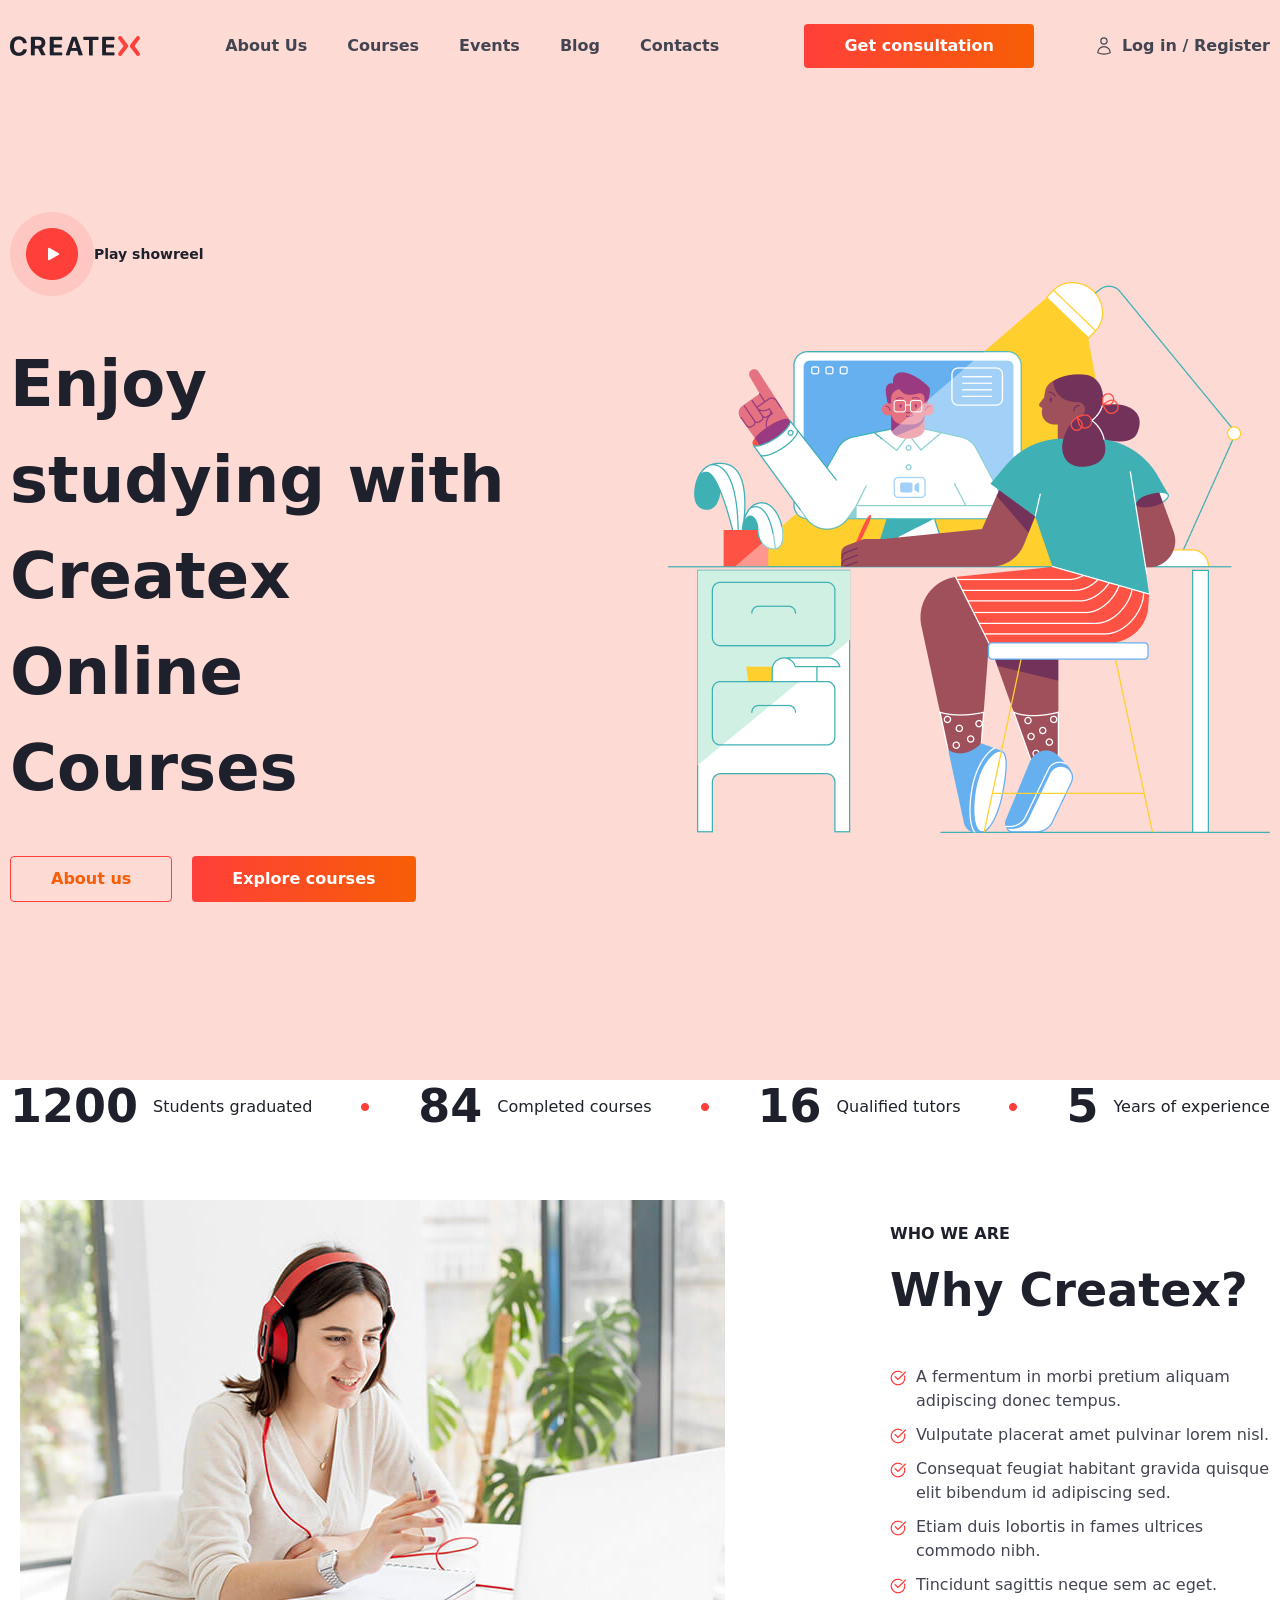
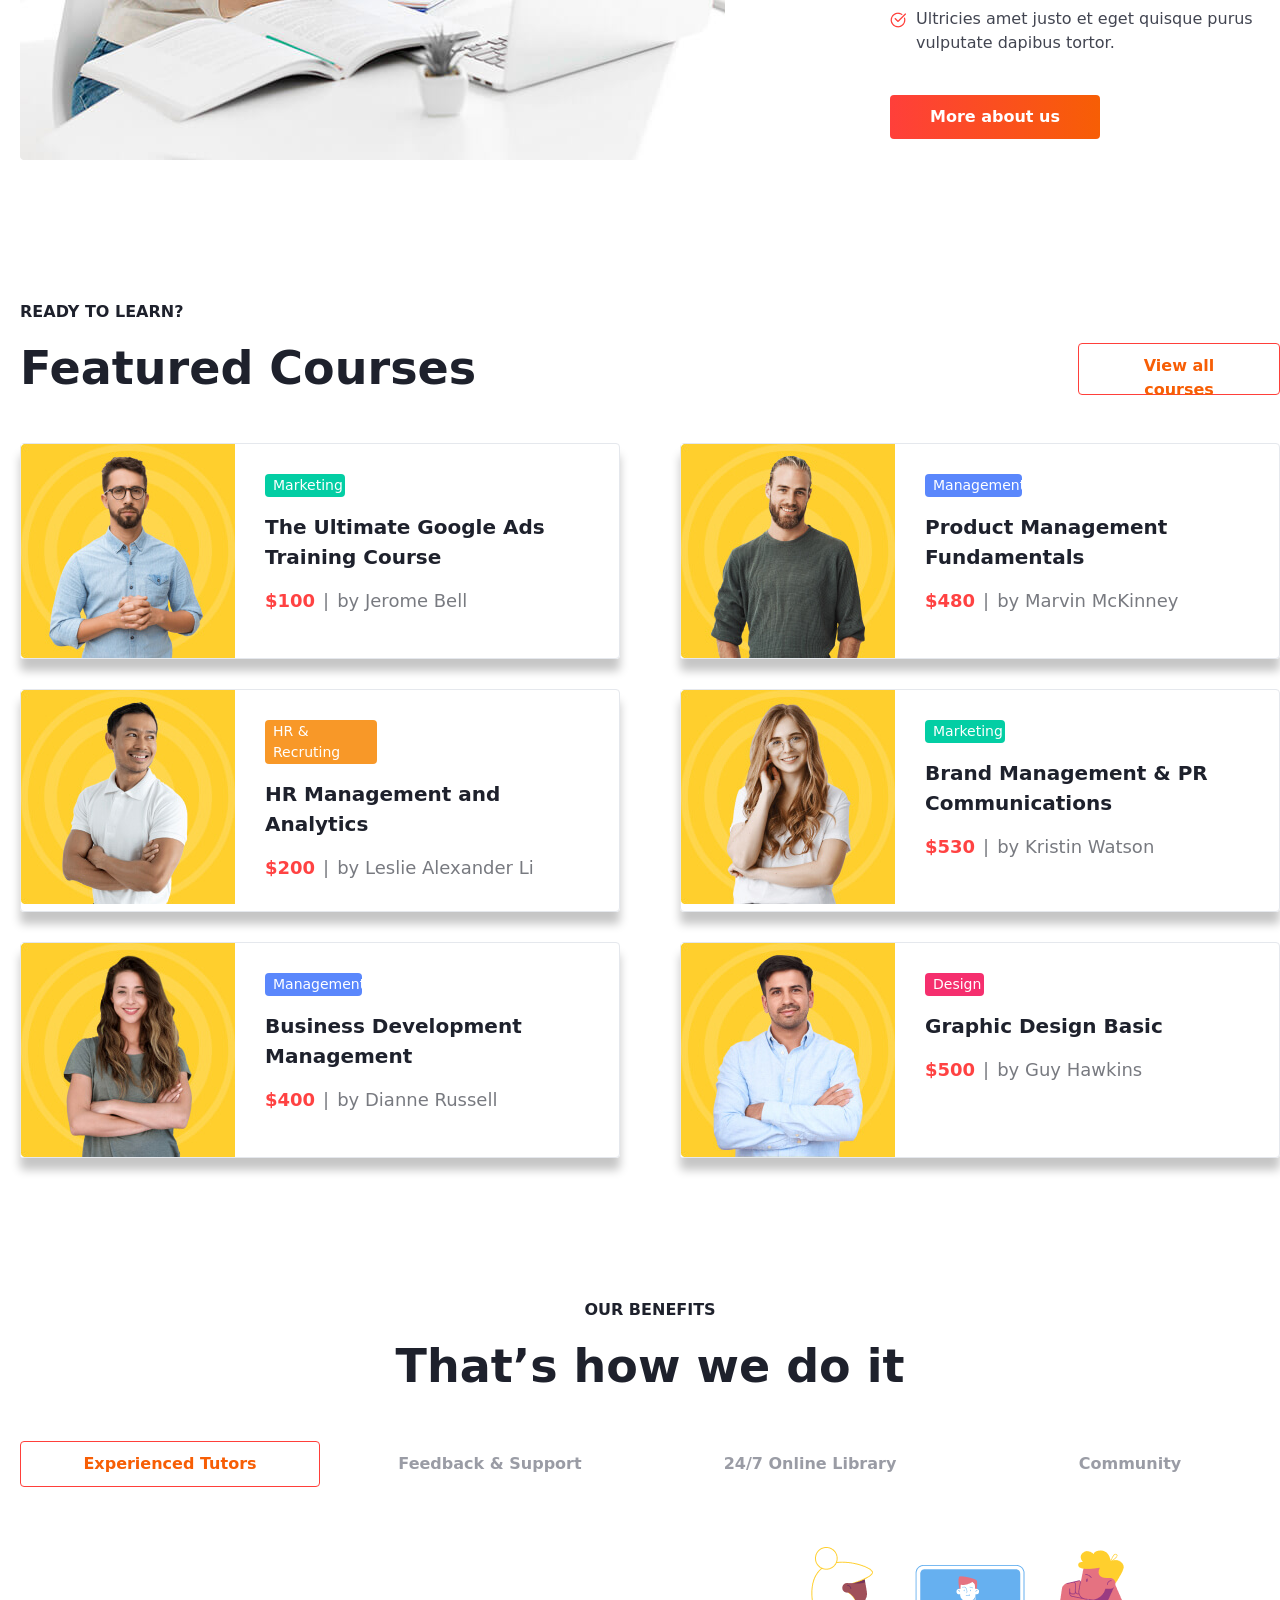
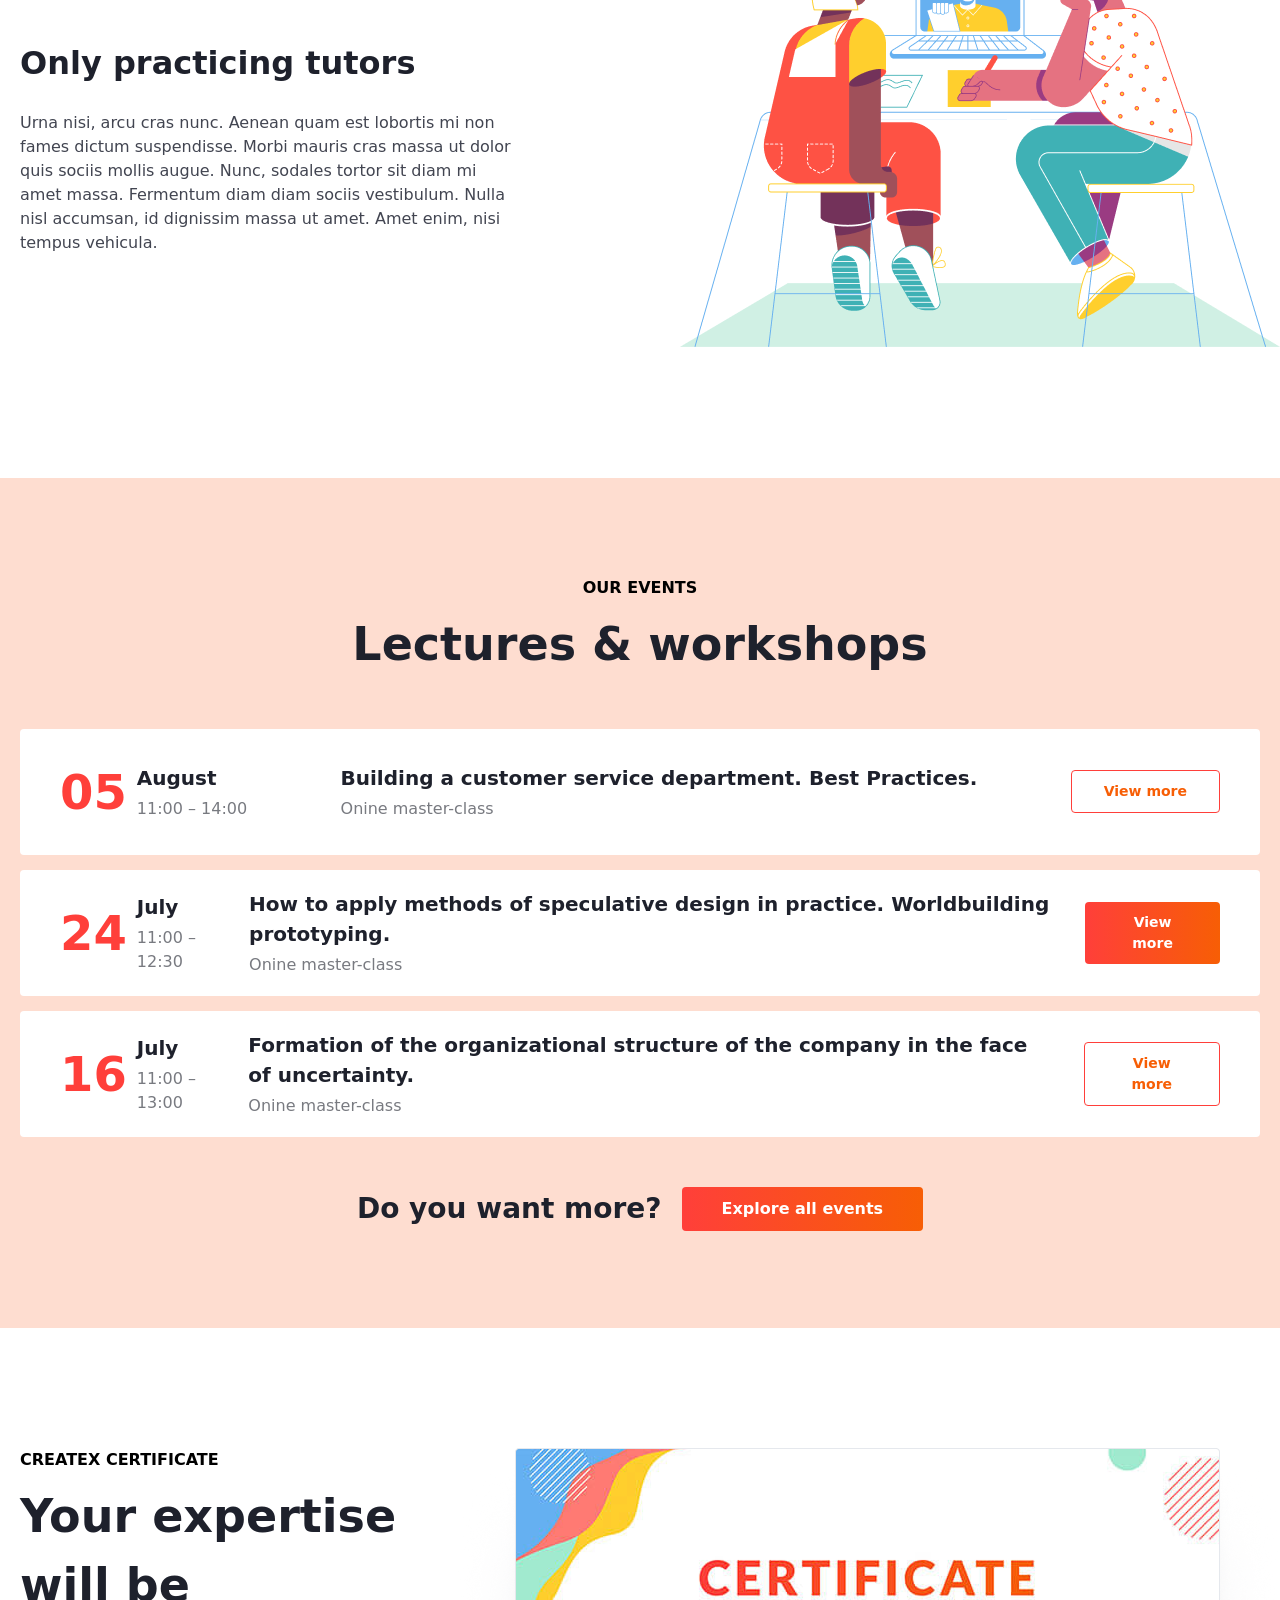
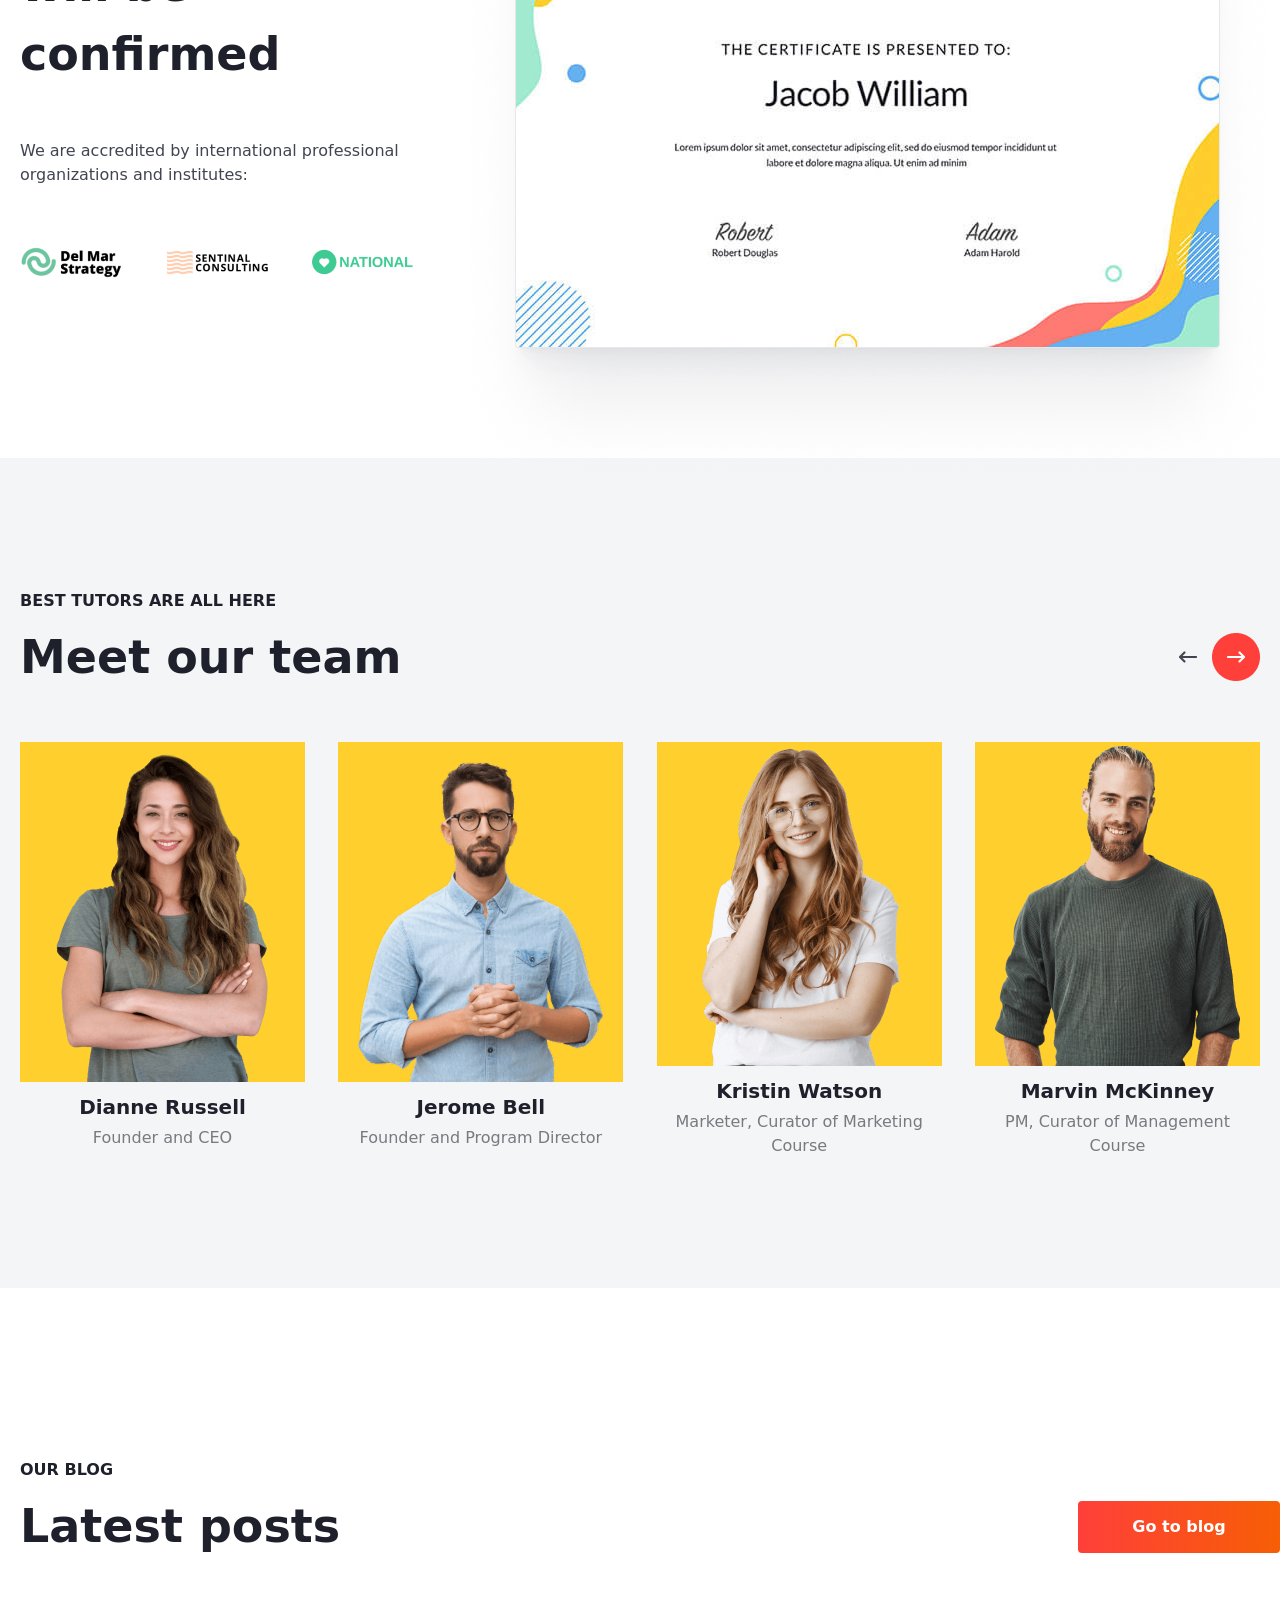
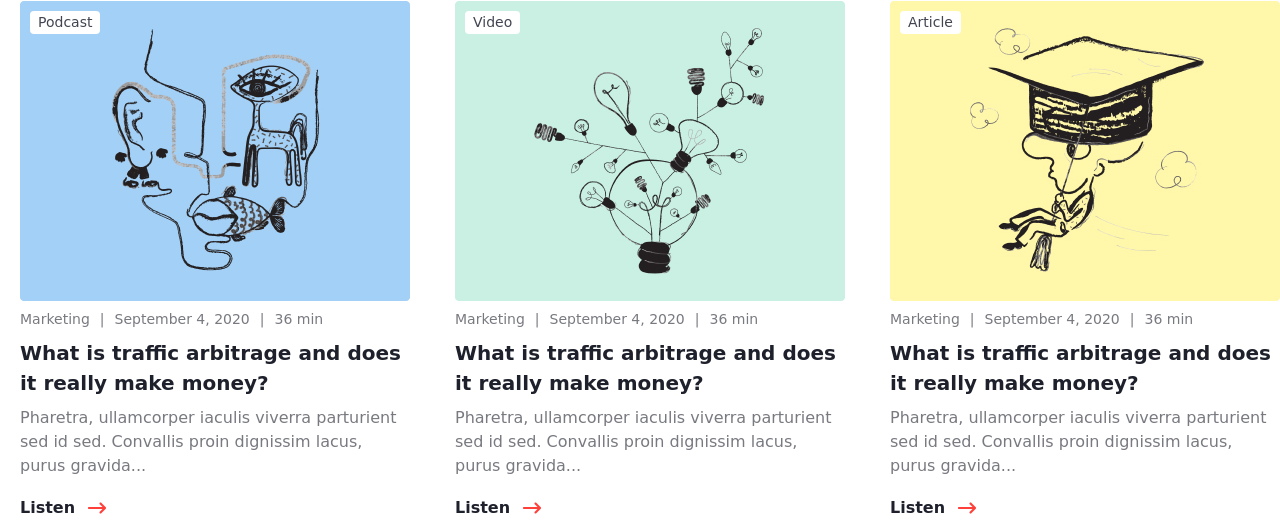
==== index.html @ 03c8e772 "8th section/page 1" ====
<!DOCTYPE html>
<html lang="en">
<head>
    <meta charset="UTF-8">
    <meta name="viewport" content="width=device-width, initial-scale=1.0">
    <title>Create.X</title>
    <link rel="stylesheet" href="./src/output.css">
</head>
<body>
    <main>
        <section class="w-full bg-[#FEDAD5] lg:h-[1080px] flex flex-col items-center gap-[50px] lg:gap-[120px]">
            <header class="w-full p-5 mt-[20px] lg:w-[1300px] h-[52px] flex justify-between items-center">
                <img class="w-[130px] h-[22px]" src="./images/logo.png" alt="">
                <nav class="hidden lg:flex gap-[40px] text-[#424551] font-bold">
                    <a href="">About Us</a>
                    <a href="">Courses</a>
                    <a href="">Events</a>
                    <a href="">Blog</a>
                    <a href="">Contacts</a>
                </nav>
                <div class="hidden lg:flex gap-15">
                    <button class="px-[40px] py-[10px] rounded-[4px] text-white font-bold" style="background: linear-gradient(to right, #FF3F3A, #F75E05);">Get consultation</button>
                    <div class=" flex items-center gap-2 text-[#424551] font-bold">
                        <svg xmlns="http://www.w3.org/2000/svg" fill="none" viewBox="0 0 24 24" stroke-width="1.5" stroke="currentColor" class="w-[20px] h-[20px] text-[#424551] font-bold">
                        <path stroke-linecap="round" stroke-linejoin="round" d="M15.75 6a3.75 3.75 0 1 1-7.5 0 3.75 3.75 0 0 1 7.5 0ZM4.501 20.118a7.5 7.5 0 0 1 14.998 0A17.933 17.933 0 0 1 12 21.75c-2.676 0-5.216-.584-7.499-1.632Z" />
                        </svg>
                        <p>Log in / Register</p>
                    </div>
                </div>
                <svg xmlns="http://www.w3.org/2000/svg" fill="none" viewBox="0 0 24 24" stroke-width="1.5" stroke="currentColor" class="w-[35px] h-[35px] block lg:hidden">
                <path stroke-linecap="round" stroke-linejoin="round" d="M3.75 6.75h16.5M3.75 12h16.5m-16.5 5.25h16.5" />
                </svg>
            </header>
            <div class="w-full p-5 lg:w-[1300px] h-auto flex flex-col gap-[50px] lg:gap-[170px]">
                <div class="w-full flex flex-col lg:flex-row gap-[50px] justify-between items-center">
                    <div class="flex flex-col gap-[40px] items-center lg:items-start">
                        <div class="flex items-center">
                            <img class="w-[84px] h-[84px]" src="./images/hover.png" alt="">
                            <p class="text-[14px] font-bold text-[#1E212C]">Play showreel</p>
                        </div>
                        <h1 class="text-[48px] lg:text-[64px] font-[900] text-[#1E212C] lg:w-[496px] text-center lg:text-start">Enjoy studying with Createx Online Courses</h1>
                        <div class="flex gap-[20px]">
                            <button class="px-[40px] py-[10px] rounded-[4px] text-[#F75E05] font-bold border border-[#FF3F3A]">About us</button>
                            <button class="px-[40px] py-[10px] rounded-[4px] text-white font-bold" style="background: linear-gradient(to right, #FF3F3A, #F75E05);">Explore courses</button> 
                        </div>
                    </div>
                    <img class="order-[-1] lg:order-1" src="./images/illustration.png" alt="">
                </div>
                <div class="w-full flex flex-col lg:flex-row justify-between gap-[20px] items-center">
                    <div class="flex gap-[15px] items-center">
                        <h2 class="text-[46px] lg:text-[46px] font-black text-[#1E212C]">1200</h2>
                        <p class="text-[#1E212C]">Students graduated</p>
                    </div>
                    <img class="w-2 h-2" src="./images/ellipse.png" alt="">
                    <div class="flex gap-[15px] items-center">
                        <h2 class="text-[46px] lg:text-[46px] font-black text-[#1E212C]">84</h2>
                        <p class="text-[#1E212C]">Completed courses</p>
                    </div>
                    <img class="w-2 h-2" src="./images/ellipse.png" alt="">
                    <div class="flex gap-[15px] items-center">
                        <h2 class="text-[46px] lg:text-[46px] font-black text-[#1E212C]">16</h2>
                        <p class="text-[#1E212C]">Qualified tutors</p>
                    </div>
                    <img class="w-2 h-2" src="./images/ellipse.png" alt="">
                    <div class="flex gap-[15px] items-center">
                        <h2 class="text-[46px] lg:text-[46px] font-black text-[#1E212C]">5</h2>
                        <p class="text-[#1E212C]">Years of experience</p>
                    </div>
                </div>
            </div>
        </section>

        <section class="w-full p-5 lg:w-[1300px] m-auto mt-[100px] flex flex-col lg:flex-row items-center justify-between gap-[40px]">
            <img src="./images/image (26).png" alt="">
            <div class="flex flex-col gap-[40px] items-center lg:items-start lg:w-[390px]">
                <div class="flex flex-col gap-[10px] text-[#1E212C] text-center lg:text-start">
                    <p class="font-bold">WHO WE ARE</p>
                    <h2 class="text-[46px] lg:text-[46px] font-black text-[#1E212C]">Why Createx?</h2>
                </div>
                <div class="flex flex-col gap-[10px] text-center lg:text-start">
                    <div class="flex gap-[10px] items-start">
                        <img class="w-4 h-4 mt-[5px]" src="./images/check.png" alt="">
                        <p class="text-[#424551]">A fermentum in morbi pretium aliquam adipiscing donec tempus.</p>
                    </div>
                    <div class="flex gap-[10px] items-start">
                        <img class="w-4 h-4 mt-[5px]" src="./images/check.png" alt="">
                        <p class="text-[#424551]">Vulputate placerat amet pulvinar lorem nisl.</p>
                    </div>
                    <div class="flex gap-[10px] items-start">
                        <img class="w-4 h-4 mt-[5px]" src="./images/check.png" alt="">
                        <p class="text-[#424551]">Consequat feugiat habitant gravida quisque elit bibendum id adipiscing sed.</p>
                    </div>
                    <div class="flex gap-[10px] items-start">
                        <img class="w-4 h-4 mt-[5px]" src="./images/check.png" alt="">
                        <p class="text-[#424551]">Etiam duis lobortis in fames ultrices commodo nibh.</p>
                    </div>
                    <div class="flex gap-[10px] items-start">
                        <img class="w-4 h-4 mt-[5px]" src="./images/check.png" alt="">
                        <p class="text-[#424551]">Tincidunt sagittis neque sem ac eget.</p>
                    </div>
                    <div class="flex gap-[10px] items-start">
                        <img class="w-4 h-4 mt-[5px]" src="./images/check.png" alt="">
                        <p class="text-[#424551]">Ultricies amet justo et eget quisque purus vulputate dapibus tortor.</p>
                    </div>
                </div>
                <button class="px-[40px] py-[10px] rounded-[4px] text-white font-bold" style="background: linear-gradient(to right, #FF3F3A, #F75E05);">More about us</button> 
            </div>
        </section>

        <section class="w-full p-5 lg:w-[1300px] m-auto mt-[100px] flex flex-col items-center justify-between gap-[40px]">
            <div class="flex flex-col gap-[10px] text-[#1E212C] text-center lg:text-start w-full">
                <p class="font-bold">READY TO LEARN?</p>
                <div class="flex flex-col text-center lg:text-start w-full lg:flex-row justify-between items-center gap-[20px]">
                    <h2 class="text-[46px] lg:text-[46px] font-black text-[#1E212C]">Featured Courses</h2>
                    <button class="px-[40px] py-[10px] rounded-[4px] text-[#F75E05] font-bold border border-[#FF3F3A] w-[202px] h-[52px]">View all courses</button>
                </div>
            </div>
            <div class="w-full flex flex-wrap justify-between gap-[30px]">
                <div class="w-full h-auto lg:w-[600px] h-[214px] flex flex-col lg:flex-row items-center lg:items-start rounded-[4px] border border-[#E5E8ED]" style="box-shadow: 0px 12px 10px rgba(0, 0, 0, 0.226);">
                    <img class="w-[214px] h-[214px]" src="./images/f32bf465a0ad7f70095a7a156b5817d08a95001c.jpg" alt="">
                    <div class="p-[30px] flex flex-col gap-[15px]">
                        <p class="w-[80px] py-[1px] px-[8px] rounded-[4px] bg-[#03CEA4] text-white text-[14px]">Marketing</p>
                        <p class="text-[20px] font-bold text-[#1E212C]">The Ultimate Google Ads Training Course</p>
                        <div class="flex gap-[8px] items-center">
                            <p class="text-[18px] font-bold text-[#FF4242]">$100</p>
                            <p class="text-[18px] font-medium text-[#787A80]">|</p>
                            <p class="text-[18px] text-[#787A80]">by Jerome Bell</p>
                        </div>
                    </div>
                </div>
                <div class="w-full h-auto lg:w-[600px] h-[214px] flex flex-col lg:flex-row items-center lg:items-start rounded-[4px] border border-[#E5E8ED]" style="box-shadow: 0px 12px 10px rgba(0, 0, 0, 0.226);">
                    <img class="w-[214px] h-[214px]" src="./images/3c1aec192431e6e01ed1fbdccfd71f81f6733c07.jpg" alt="">
                    <div class="p-[30px] flex flex-col gap-[15px]">
                        <p class="w-[97px] py-[1px] px-[8px] rounded-[4px] bg-[#5A87FC] text-white text-[14px]">Management</p>
                        <p class="text-[20px] font-bold text-[#1E212C]">Product Management Fundamentals</p>
                        <div class="flex gap-[8px] items-center">
                            <p class="text-[18px] font-bold text-[#FF4242]">$480</p>
                            <p class="text-[18px] font-medium text-[#787A80]">|</p>
                            <p class="text-[18px] text-[#787A80]">by Marvin McKinney</p>
                        </div>
                    </div>
                </div>
                <div class="w-full h-auto lg:w-[600px] h-[214px] flex flex-col lg:flex-row items-center lg:items-start rounded-[4px] border border-[#E5E8ED]" style="box-shadow: 0px 12px 10px rgba(0, 0, 0, 0.226);">
                    <img class="w-[214px] h-[214px]" src="./images/7cb9118304ebf43420b4ae6ad8766c497c396e30.jpg" alt="">
                    <div class="p-[30px] flex flex-col gap-[15px]">
                        <p class="w-[112px] py-[1px] px-[8px] rounded-[4px] bg-[#F89828] text-white text-[14px]">HR & Recruting</p>
                        <p class="text-[20px] font-bold text-[#1E212C]">HR  Management and Analytics</p>
                        <div class="flex gap-[8px] items-center">
                            <p class="text-[18px] font-bold text-[#FF4242]">$200</p>
                            <p class="text-[18px] font-medium text-[#787A80]">|</p>
                            <p class="text-[18px] text-[#787A80]">by Leslie Alexander Li</p>
                        </div>
                    </div>
                </div>
                <div class="w-full h-auto lg:w-[600px] h-[214px] flex flex-col lg:flex-row items-center lg:items-start rounded-[4px] border border-[#E5E8ED]" style="box-shadow: 0px 12px 10px rgba(0, 0, 0, 0.226);">
                    <img class="w-[214px] h-[214px]" src="./images/9c8c0aea65015a83f4a2b22a4a0f2afa263c7a68.jpg" alt="">
                    <div class="p-[30px] flex flex-col gap-[15px]">
                        <p class="w-[80px] py-[1px] px-[8px] rounded-[4px] bg-[#03CEA4] text-white text-[14px]">Marketing</p>
                        <p class="text-[20px] font-bold text-[#1E212C]">Brand Management & PR Communications</p>
                        <div class="flex gap-[8px] items-center">
                            <p class="text-[18px] font-bold text-[#FF4242]">$530</p>
                            <p class="text-[18px] font-medium text-[#787A80]">|</p>
                            <p class="text-[18px] text-[#787A80]">by Kristin Watson</p>
                        </div>
                    </div>
                </div>
                <div class="w-full h-auto lg:w-[600px] h-[214px] flex flex-col lg:flex-row items-center lg:items-start rounded-[4px] border border-[#E5E8ED]" style="box-shadow: 0px 12px 10px rgba(0, 0, 0, 0.226);">
                    <img class="w-[214px] h-[214px]" src="./images/625bd937d856de9205120218490f1c1fae23a386.jpg" alt="">
                    <div class="p-[30px] flex flex-col gap-[15px]">
                        <p class="w-[97px] py-[1px] px-[8px] rounded-[4px] bg-[#5A87FC] text-white text-[14px]">Management</p>
                        <p class="text-[20px] font-bold text-[#1E212C]">Business Development Management</p>
                        <div class="flex gap-[8px] items-center">
                            <p class="text-[18px] font-bold text-[#FF4242]">$400</p>
                            <p class="text-[18px] font-medium text-[#787A80]">|</p>
                            <p class="text-[18px] text-[#787A80]">by Dianne Russell</p>
                        </div>
                    </div>
                </div>
                <div class="w-full h-auto lg:w-[600px] h-[214px] flex flex-col lg:flex-row items-center lg:items-start rounded-[4px] border border-[#E5E8ED]" style="box-shadow: 0px 12px 10px rgba(0, 0, 0, 0.226);">
                    <img class="w-[214px] h-[214px]" src="./images/a51456ffbd99e8b0160cd7231964e2c1a36e9d27.jpg" alt="">
                    <div class="p-[30px] flex flex-col gap-[15px]">
                        <p class="w-[59px] py-[1px] px-[8px] rounded-[4px] bg-[#F52F6E] text-white text-[14px]">Design</p>
                        <p class="text-[20px] font-bold text-[#1E212C]">Graphic Design Basic</p>
                        <div class="flex gap-[8px] items-center">
                            <p class="text-[18px] font-bold text-[#FF4242]">$500</p>
                            <p class="text-[18px] font-medium text-[#787A80]">|</p>
                            <p class="text-[18px] text-[#787A80]">by Guy Hawkins</p>
                        </div>
                    </div>
                </div>
            </div>
        </section>
        <section class="w-full p-5 lg:w-[1300px] m-auto mt-[100px] flex flex-col gap-[40px] lg:h-[700px] lg:justify-between">
            <div class="flex flex-col gap-[10px] text-[#1E212C] text-center w-full">
                <p class="font-bold">OUR BENEFITS</p>
                <h2 class="text-[46px] lg:text-[46px] font-black text-[#1E212C]">That’s how we do it</h2>
            </div>
            <div class="flex flex-col lg:flex-row gap-[20px] items-center justify-between">
                <button class="px-[40px] py-[10px] rounded-[4px] text-[#F75E05] font-bold border border-[#FF3F3A] w-full lg:w-[300px]">Experienced Tutors</button>
                <button class="px-[40px] py-[10px] rounded-[4px] text-[#9A9CA5] font-bold w-full lg:w-[300px]">Feedback & Support</button>
                <button class="px-[40px] py-[10px] rounded-[4px] text-[#9A9CA5] font-bold w-full lg:w-[300px]">24/7 Online Library </button>
                <button class="px-[40px] py-[10px] rounded-[4px] text-[#9A9CA5] font-bold w-full lg:w-[300px]">Community</button>
            </div>
            <div class="flex flex-col lg:flex-row w-full justify-between gap-5 items-center">
                <div class="flex flex-col gap-[24px] text-center lg:text-start lg:w-[495px]">
                    <h2 class="text-[30px] lg:text-[32px] font-black text-[#1E212C]">Only practicing tutors</h2>
                    <p class="text-[#424551]">Urna nisi, arcu cras nunc. Aenean quam est lobortis mi non fames dictum suspendisse. Morbi mauris cras massa ut dolor quis sociis mollis augue. Nunc, sodales tortor sit diam mi amet massa. Fermentum diam diam sociis vestibulum. Nulla nisl accumsan, id dignissim massa ut amet. Amet enim, nisi tempus vehicula.</p>
                </div>
                <img src="./images/illustration (1).png" alt="">
            </div>
        </section>
        <section class="w-full p-5 h-auto lg:h-[850px] mt-25 flex justify-center items-center bg-[#FEDDD0]">
            <div class="w-full lg:w-[1300px] flex flex-col items-center gap-[50px]">
                <div class="flex flex-col gap-[10px] items-center text-center lg:text-start">
                    <p class="font-bold">OUR EVENTS</p>
                    <h2 class="text-[46px] lg:text-[46px] font-black text-[#1E212C]">Lectures & workshops</h2>
                </div>
                <div class="flex flex-col gap-[15px]">
                    <div class="w-full h-auto lg:h-[126px] flex flex-col p-5 gap-[30px] lg:px-10 lg:py-8 lg:flex-row justify-between items-center bg-white rounded-[4px]">
                        <div class="flex gap-[10px] items-center">
                            <h1 class="text-[48px] text-[#FF3F3A] font-black">05</h1>
                            <div class="flex flex-col gap-1">
                                <p class="text-[20px] font-bold text-[#1E212C]">August</p>
                                <p class="text-[#787A80]">11:00 – 14:00</p>
                            </div>
                        </div>
                        <div class="flex flex-col gap-1">
                            <p class="text-[20px] font-bold text-[#1E212C]">Building a customer service department. Best Practices.</p>
                            <p class="text-[#787A80]">Onine master-class</p>
                        </div>
                        <button class="px-[32px] py-[10px] rounded-[4px] text-[#F75E05] font-bold border border-[#FF3F3A] text-[14px]">View more</button>
                    </div>
                    <div class="w-full h-auto lg:h-[126px] flex flex-col p-5 gap-[30px] lg:px-10 lg:py-8 lg:flex-row justify-between items-center bg-white rounded-[4px]">
                        <div class="flex gap-[10px] items-center">
                            <h1 class="text-[48px] text-[#FF3F3A] font-black">24</h1>
                            <div class="flex flex-col gap-1">
                                <p class="text-[20px] font-bold text-[#1E212C]">July</p>
                                <p class="text-[#787A80]">11:00 – 12:30</p>
                            </div>
                        </div>
                        <div class="flex flex-col gap-1">
                            <p class="text-[20px] font-bold text-[#1E212C]">How to apply methods of speculative design in practice. Worldbuilding prototyping.</p>
                            <p class="text-[#787A80]">Onine master-class</p>
                        </div>
                        <button class="px-[32px] py-[10px] rounded-[4px] text-white font-bold text-[14px]" style="background: linear-gradient(to right, #FF3F3A, #F75E05);">View more</button>
                    </div>
                    <div class="w-full h-auto lg:h-[126px] flex flex-col p-5 gap-[30px] lg:px-10 lg:py-8 lg:flex-row justify-between items-center bg-white rounded-[4px]">
                        <div class="flex gap-[10px] items-center">
                            <h1 class="text-[48px] text-[#FF3F3A] font-black">16</h1>
                            <div class="flex flex-col gap-1">
                                <p class="text-[20px] font-bold text-[#1E212C]">July</p>
                                <p class="text-[#787A80]">11:00 – 13:00</p>
                            </div>
                        </div>
                        <div class="flex flex-col gap-1">
                            <p class="text-[20px] font-bold text-[#1E212C]">Formation of the organizational structure of the company in the face of uncertainty.</p>
                            <p class="text-[#787A80]">Onine master-class</p>
                        </div>
                        <button class="px-[32px] py-[10px] rounded-[4px] text-[#F75E05] font-bold border border-[#FF3F3A] text-[14px]">View more</button>
                    </div>
                </div>
                <div class="flex flex-col lg:flex-row gap-[20px] items-center">
                    <p class="text-[28px] font-bold text-[#1E212C]">Do you want more?</p>
                    <button class="px-[40px] py-[10px] rounded-[4px] text-white font-bold" style="background: linear-gradient(to right, #FF3F3A, #F75E05);">Explore all events</button> 
                </div>
            </div>
        </section>
        <section class="w-full p-5 lg:w-[1300px] m-auto mt-25 flex flex-col lg:flex-row gap-[40px] lg:justify-between lg:items-start items-center">
            <div class="flex flex-col gap-[50px] text-center lg:text-start lg:w-[397px]">
                <div class="flex flex-col gap-[10px] text-center lg:text-start">
                    <p class="font-bold">CREATEX CERTIFICATE</p>
                    <h2 class="text-[46px] lg:text-[46px] font-black text-[#1E212C]">Your expertise will be confirmed</h2>
                </div>
                <p class="text-[#424551]">We are accredited by international professional organizations and institutes:</p>
                <img src="./images/logos.png" alt="">
            </div>
            <img src="./images/image (27).png" alt="">
        </section>
        <section class="w-full p-5 flex h-auto lg:h-[830px] justify-center items-center mt-[-50px] bg-[#F4F5F6]">
            <div class="flex flex-col gap-[50px] w-full lg:w-[1300px]">
                <div class="flex flex-col gap-[10px] text-[#1E212C] text-center lg:text-start w-full">
                    <p class="font-bold">BEST TUTORS ARE ALL HERE</p>
                    <div class="flex flex-col text-center lg:text-start w-full lg:flex-row justify-between items-center gap-[20px]">
                        <h2 class="text-[46px] lg:text-[46px] font-black text-[#1E212C]">Meet our team</h2>
                        <img src="./images/hover2.png" alt="">
                    </div>
                </div>
                <div class="flex gap-[20px] flex-col w-full justify-between items-center lg:flex-row">
                    <div class="w-[285px] h-[416px] flex flex-col gap-[10px] items-center">
                        <div class="w-[285px] h-[340px] flex items-end justify-center bg-[#FFCF2D]">
                            <img src="./images/image.png" alt="">
                        </div>
                        <div class="flex flex-col gap-1 text-center">
                            <p class="text-[20px] font-bold text-[#1E212C]">Dianne Russell</p>
                            <p class="text-[#787A80]">Founder and CEO</p>
                        </div>
                    </div>
                    <div class="w-[285px] h-[416px] flex flex-col gap-[10px] items-center">
                        <div class="w-[285px] h-[340px] flex items-end justify-center bg-[#FFCF2D]">
                            <img src="./images/image2.png" alt="">
                        </div>
                        <div class="flex flex-col gap-1 text-center">
                            <p class="text-[20px] font-bold text-[#1E212C]">Jerome Bell</p>
                            <p class="text-[#787A80]">Founder and Program Director</p>
                        </div>
                    </div>
                    <div class="w-[285px] h-[416px] flex flex-col gap-[10px] items-center">
                        <div class="w-[285px] h-[340px] flex items-end justify-center bg-[#FFCF2D]">
                            <img src="./images/image3.png" alt="">
                        </div>
                        <div class="flex flex-col gap-1 text-center">
                            <p class="text-[20px] font-bold text-[#1E212C]">Kristin Watson</p>
                            <p class="text-[#787A80]">Marketer, Curator of Marketing Course</p>
                        </div>
                    </div>
                    <div class="w-[285px] h-[416px] flex flex-col gap-[10px] items-center">
                        <div class="w-[285px] h-[340px] flex items-end justify-center bg-[#FFCF2D]">
                            <img src="./images/image4.png" alt="">
                        </div>
                        <div class="flex flex-col gap-1 text-center">
                            <p class="text-[20px] font-bold text-[#1E212C]">Marvin McKinney</p>
                            <p class="text-[#787A80]">PM, Curator of Management Course</p>
                        </div>
                    </div>
                </div>
            </div>
        </section>

        <section class="w-full p-5 lg:w-[1300px] flex flex-col h-auto lg:h-[660px] gap-[40px] m-auto mt-[150px]">
            <div class="flex flex-col gap-[10px] text-[#1E212C] text-center lg:text-start w-full">
                <p class="font-bold">OUR BLOG</p>
                <div class="flex flex-col text-center lg:text-start w-full lg:flex-row justify-between items-center gap-[20px]">
                    <h2 class="text-[46px] lg:text-[46px] font-black text-[#1E212C]">Latest posts</h2>
                    <button class="px-[40px] py-[10px] rounded-[4px] text-white font-bold w-[202px] h-[52px]" style="background: linear-gradient(to right, #FF3F3A, #F75E05);">Go to blog</button>
                </div>
            </div>
            <div class="w-full flex flex-col lg:flex-row gap-[30px] justify-between items-center">
                <div class="w-full lg:w-[390px] h-[507px] flex flex-col gap-2 relative">
                    <img src="./images/group 539.jpg" alt="">
                    <div class="py-[1px] px-[8px] rounded-[4px] bg-white absolute top-[10px] left-[10px]">
                        <p class="text-[#424551] text-[14px]">Podcast</p>
                    </div>
                    <div class="flex flex-col gap-2">
                        <div class="flex gap-[10px] text-[14px] font-medium text-[#787A80]">
                            <p>Marketing</p>
                            <p>|</p>
                            <p>September 4, 2020</p>
                            <p>|</p>
                            <p>36 min</p>
                        </div>
                        <p class="text-[20px] font-bold text-[#1E212C]">What is traffic arbitrage and does it really make money?</p>
                        <p class="text-[#787A80]">Pharetra, ullamcorper iaculis viverra parturient sed id sed. Convallis proin dignissim lacus, purus gravida...</p>
                        <div class="flex gap-[10px] mt-[10px] items-center">
                            <p class="text-[#1E212C] font-bold">Listen</p>
                            <img src="./images/Right.png" alt="">
                        </div>
                    </div>
                </div>
                <div class="w-full lg:w-[390px] h-[507px] flex flex-col gap-2 relative">
                    <img src="./images/group 540.jpg" alt="">
                    <div class="py-[1px] px-[8px] rounded-[4px] bg-white absolute top-[10px] left-[10px]">
                        <p class="text-[#424551] text-[14px]">Video</p>
                    </div>
                    <div class="flex flex-col gap-2">
                        <div class="flex gap-[10px] text-[14px] font-medium text-[#787A80]">
                            <p>Marketing</p>
                            <p>|</p>
                            <p>September 4, 2020</p>
                            <p>|</p>
                            <p>36 min</p>
                        </div>
                        <p class="text-[20px] font-bold text-[#1E212C]">What is traffic arbitrage and does it really make money?</p>
                        <p class="text-[#787A80]">Pharetra, ullamcorper iaculis viverra parturient sed id sed. Convallis proin dignissim lacus, purus gravida...</p>
                        <div class="flex gap-[10px] mt-[10px] items-center">
                            <p class="text-[#1E212C] font-bold">Listen</p>
                            <img src="./images/Right.png" alt="">
                        </div>
                    </div>
                </div>
                <div class="w-full lg:w-[390px] h-[507px] flex flex-col gap-2 relative">
                    <img src="./images/group 541.jpg" alt="">
                    <div class="py-[1px] px-[8px] rounded-[4px] bg-white absolute top-[10px] left-[10px]">
                        <p class="text-[#424551] text-[14px]">Article</p>
                    </div>
                    <div class="flex flex-col gap-2">
                        <div class="flex gap-[10px] text-[14px] font-medium text-[#787A80]">
                            <p>Marketing</p>
                            <p>|</p>
                            <p>September 4, 2020</p>
                            <p>|</p>
                            <p>36 min</p>
                        </div>
                        <p class="text-[20px] font-bold text-[#1E212C]">What is traffic arbitrage and does it really make money?</p>
                        <p class="text-[#787A80]">Pharetra, ullamcorper iaculis viverra parturient sed id sed. Convallis proin dignissim lacus, purus gravida...</p>
                        <div class="flex gap-[10px] mt-[10px] items-center">
                            <p class="text-[#1E212C] font-bold">Listen</p>
                            <img src="./images/Right.png" alt="">
                        </div>
                    </div>
                </div>
            </div>
        </section>
    </main>
</body>
</html>
---- src/output.css ----
/*! tailwindcss v4.3.0 | MIT License | https://tailwindcss.com */
@layer properties;
@layer theme, base, components, utilities;
@layer theme {
  :root, :host {
    --font-sans: ui-sans-serif, system-ui, sans-serif, "Apple Color Emoji",
      "Segoe UI Emoji", "Segoe UI Symbol", "Noto Color Emoji";
    --font-mono: ui-monospace, SFMono-Regular, Menlo, Monaco, Consolas, "Liberation Mono",
      "Courier New", monospace;
    --color-amber-50: oklch(98.7% 0.022 95.277);
    --color-white: #fff;
    --spacing: 0.25rem;
    --text-xl: 1.25rem;
    --text-xl--line-height: calc(1.75 / 1.25);
    --font-weight-medium: 500;
    --font-weight-bold: 700;
    --font-weight-black: 900;
    --radius-2xl: 1rem;
    --default-font-family: var(--font-sans);
    --default-mono-font-family: var(--font-mono);
  }
}
@layer base {
  *, ::after, ::before, ::backdrop, ::file-selector-button {
    box-sizing: border-box;
    margin: 0;
    padding: 0;
    border: 0 solid;
  }
  html, :host {
    line-height: 1.5;
    -webkit-text-size-adjust: 100%;
    tab-size: 4;
    font-family: var(--default-font-family, ui-sans-serif, system-ui, sans-serif, "Apple Color Emoji", "Segoe UI Emoji", "Segoe UI Symbol", "Noto Color Emoji");
    font-feature-settings: var(--default-font-feature-settings, normal);
    font-variation-settings: var(--default-font-variation-settings, normal);
    -webkit-tap-highlight-color: transparent;
  }
  hr {
    height: 0;
    color: inherit;
    border-top-width: 1px;
  }
  abbr:where([title]) {
    -webkit-text-decoration: underline dotted;
    text-decoration: underline dotted;
  }
  h1, h2, h3, h4, h5, h6 {
    font-size: inherit;
    font-weight: inherit;
  }
  a {
    color: inherit;
    -webkit-text-decoration: inherit;
    text-decoration: inherit;
  }
  b, strong {
    font-weight: bolder;
  }
  code, kbd, samp, pre {
    font-family: var(--default-mono-font-family, ui-monospace, SFMono-Regular, Menlo, Monaco, Consolas, "Liberation Mono", "Courier New", monospace);
    font-feature-settings: var(--default-mono-font-feature-settings, normal);
    font-variation-settings: var(--default-mono-font-variation-settings, normal);
    font-size: 1em;
  }
  small {
    font-size: 80%;
  }
  sub, sup {
    font-size: 75%;
    line-height: 0;
    position: relative;
    vertical-align: baseline;
  }
  sub {
    bottom: -0.25em;
  }
  sup {
    top: -0.5em;
  }
  table {
    text-indent: 0;
    border-color: inherit;
    border-collapse: collapse;
  }
  :-moz-focusring {
    outline: auto;
  }
  progress {
    vertical-align: baseline;
  }
  summary {
    display: list-item;
  }
  ol, ul, menu {
    list-style: none;
  }
  img, svg, video, canvas, audio, iframe, embed, object {
    display: block;
    vertical-align: middle;
  }
  img, video {
    max-width: 100%;
    height: auto;
  }
  button, input, select, optgroup, textarea, ::file-selector-button {
    font: inherit;
    font-feature-settings: inherit;
    font-variation-settings: inherit;
    letter-spacing: inherit;
    color: inherit;
    border-radius: 0;
    background-color: transparent;
    opacity: 1;
  }
  :where(select:is([multiple], [size])) optgroup {
    font-weight: bolder;
  }
  :where(select:is([multiple], [size])) optgroup option {
    padding-inline-start: 20px;
  }
  ::file-selector-button {
    margin-inline-end: 4px;
  }
  ::placeholder {
    opacity: 1;
  }
  @supports (not (-webkit-appearance: -apple-pay-button))  or (contain-intrinsic-size: 1px) {
    ::placeholder {
      color: currentcolor;
      @supports (color: color-mix(in lab, red, red)) {
        color: color-mix(in oklab, currentcolor 50%, transparent);
      }
    }
  }
  textarea {
    resize: vertical;
  }
  ::-webkit-search-decoration {
    -webkit-appearance: none;
  }
  ::-webkit-date-and-time-value {
    min-height: 1lh;
    text-align: inherit;
  }
  ::-webkit-datetime-edit {
    display: inline-flex;
  }
  ::-webkit-datetime-edit-fields-wrapper {
    padding: 0;
  }
  ::-webkit-datetime-edit, ::-webkit-datetime-edit-year-field, ::-webkit-datetime-edit-month-field, ::-webkit-datetime-edit-day-field, ::-webkit-datetime-edit-hour-field, ::-webkit-datetime-edit-minute-field, ::-webkit-datetime-edit-second-field, ::-webkit-datetime-edit-millisecond-field, ::-webkit-datetime-edit-meridiem-field {
    padding-block: 0;
  }
  ::-webkit-calendar-picker-indicator {
    line-height: 1;
  }
  :-moz-ui-invalid {
    box-shadow: none;
  }
  button, input:where([type="button"], [type="reset"], [type="submit"]), ::file-selector-button {
    appearance: button;
  }
  ::-webkit-inner-spin-button, ::-webkit-outer-spin-button {
    height: auto;
  }
  [hidden]:where(:not([hidden="until-found"])) {
    display: none !important;
  }
}
@layer utilities {
  .absolute {
    position: absolute;
  }
  .relative {
    position: relative;
  }
  .top-\[10px\] {
    top: 10px;
  }
  .left-0 {
    left: calc(var(--spacing) * 0);
  }
  .left-\[10px\] {
    left: 10px;
  }
  .order-\[-1\] {
    order: -1;
  }
  .m-auto {
    margin: auto;
  }
  .mt-5 {
    margin-top: calc(var(--spacing) * 5);
  }
  .mt-25 {
    margin-top: calc(var(--spacing) * 25);
  }
  .mt-100 {
    margin-top: calc(var(--spacing) * 100);
  }
  .mt-\[-50px\] {
    margin-top: -50px;
  }
  .mt-\[5px\] {
    margin-top: 5px;
  }
  .mt-\[10px\] {
    margin-top: 10px;
  }
  .mt-\[20px\] {
    margin-top: 20px;
  }
  .mt-\[100px\] {
    margin-top: 100px;
  }
  .mt-\[150px\] {
    margin-top: 150px;
  }
  .block {
    display: block;
  }
  .flex {
    display: flex;
  }
  .hidden {
    display: none;
  }
  .table {
    display: table;
  }
  .h-2 {
    height: calc(var(--spacing) * 2);
  }
  .h-4 {
    height: calc(var(--spacing) * 4);
  }
  .h-\[20px\] {
    height: 20px;
  }
  .h-\[22px\] {
    height: 22px;
  }
  .h-\[35px\] {
    height: 35px;
  }
  .h-\[52px\] {
    height: 52px;
  }
  .h-\[84px\] {
    height: 84px;
  }
  .h-\[214px\] {
    height: 214px;
  }
  .h-\[340px\] {
    height: 340px;
  }
  .h-\[416px\] {
    height: 416px;
  }
  .h-\[507px\] {
    height: 507px;
  }
  .h-auto {
    height: auto;
  }
  .w-2 {
    width: calc(var(--spacing) * 2);
  }
  .w-4 {
    width: calc(var(--spacing) * 4);
  }
  .w-\[20px\] {
    width: 20px;
  }
  .w-\[35px\] {
    width: 35px;
  }
  .w-\[59px\] {
    width: 59px;
  }
  .w-\[80px\] {
    width: 80px;
  }
  .w-\[84px\] {
    width: 84px;
  }
  .w-\[97px\] {
    width: 97px;
  }
  .w-\[112px\] {
    width: 112px;
  }
  .w-\[130px\] {
    width: 130px;
  }
  .w-\[202px\] {
    width: 202px;
  }
  .w-\[214px\] {
    width: 214px;
  }
  .w-\[285px\] {
    width: 285px;
  }
  .w-\[390px\] {
    width: 390px;
  }
  .w-fit {
    width: fit-content;
  }
  .w-full {
    width: 100%;
  }
  .border-collapse {
    border-collapse: collapse;
  }
  .resize {
    resize: both;
  }
  .flex-col {
    flex-direction: column;
  }
  .flex-col-reverse {
    flex-direction: column-reverse;
  }
  .flex-wrap {
    flex-wrap: wrap;
  }
  .items-center {
    align-items: center;
  }
  .items-end {
    align-items: flex-end;
  }
  .items-start {
    align-items: flex-start;
  }
  .justify-baseline {
    justify-content: baseline;
  }
  .justify-between {
    justify-content: space-between;
  }
  .justify-center {
    justify-content: center;
  }
  .gap-1 {
    gap: calc(var(--spacing) * 1);
  }
  .gap-2 {
    gap: calc(var(--spacing) * 2);
  }
  .gap-5 {
    gap: calc(var(--spacing) * 5);
  }
  .gap-15 {
    gap: calc(var(--spacing) * 15);
  }
  .gap-\[8px\] {
    gap: 8px;
  }
  .gap-\[10px\] {
    gap: 10px;
  }
  .gap-\[15px\] {
    gap: 15px;
  }
  .gap-\[20\] {
    gap: 20;
  }
  .gap-\[20px\] {
    gap: 20px;
  }
  .gap-\[24px\] {
    gap: 24px;
  }
  .gap-\[30\] {
    gap: 30;
  }
  .gap-\[30px\] {
    gap: 30px;
  }
  .gap-\[40px\] {
    gap: 40px;
  }
  .gap-\[50px\] {
    gap: 50px;
  }
  .rounded-2xl {
    border-radius: var(--radius-2xl);
  }
  .rounded-\[4px\] {
    border-radius: 4px;
  }
  .border {
    border-style: var(--tw-border-style);
    border-width: 1px;
  }
  .border-\[\#E5E8ED\] {
    border-color: #E5E8ED;
  }
  .border-\[\#FF3F3A\] {
    border-color: #FF3F3A;
  }
  .bg-\[\#03CEA4\] {
    background-color: #03CEA4;
  }
  .bg-\[\#5A87FC\] {
    background-color: #5A87FC;
  }
  .bg-\[\#F4F5F6\] {
    background-color: #F4F5F6;
  }
  .bg-\[\#F52F6E\] {
    background-color: #F52F6E;
  }
  .bg-\[\#F89828\] {
    background-color: #F89828;
  }
  .bg-\[\#FEDAD5\] {
    background-color: #FEDAD5;
  }
  .bg-\[\#FEDDD0\] {
    background-color: #FEDDD0;
  }
  .bg-\[\#FFCF2D\] {
    background-color: #FFCF2D;
  }
  .bg-amber-50 {
    background-color: var(--color-amber-50);
  }
  .bg-white {
    background-color: var(--color-white);
  }
  .p-5 {
    padding: calc(var(--spacing) * 5);
  }
  .p-\[30px\] {
    padding: 30px;
  }
  .px-\[8px\] {
    padding-inline: 8px;
  }
  .px-\[32px\] {
    padding-inline: 32px;
  }
  .px-\[40px\] {
    padding-inline: 40px;
  }
  .py-\[1px\] {
    padding-block: 1px;
  }
  .py-\[10px\] {
    padding-block: 10px;
  }
  .text-center {
    text-align: center;
  }
  .text-xl {
    font-size: var(--text-xl);
    line-height: var(--tw-leading, var(--text-xl--line-height));
  }
  .text-\[14px\] {
    font-size: 14px;
  }
  .text-\[18px\] {
    font-size: 18px;
  }
  .text-\[20px\] {
    font-size: 20px;
  }
  .text-\[28px\] {
    font-size: 28px;
  }
  .text-\[30px\] {
    font-size: 30px;
  }
  .text-\[46px\] {
    font-size: 46px;
  }
  .text-\[48px\] {
    font-size: 48px;
  }
  .font-\[900\] {
    --tw-font-weight: 900;
    font-weight: 900;
  }
  .font-black {
    --tw-font-weight: var(--font-weight-black);
    font-weight: var(--font-weight-black);
  }
  .font-bold {
    --tw-font-weight: var(--font-weight-bold);
    font-weight: var(--font-weight-bold);
  }
  .font-medium {
    --tw-font-weight: var(--font-weight-medium);
    font-weight: var(--font-weight-medium);
  }
  .text-\[\#1E212C\] {
    color: #1E212C;
  }
  .text-\[\#9A9CA5\] {
    color: #9A9CA5;
  }
  .text-\[\#787A80\] {
    color: #787A80;
  }
  .text-\[\#424551\] {
    color: #424551;
  }
  .text-\[\#F75E05\] {
    color: #F75E05;
  }
  .text-\[\#FF3F3A\] {
    color: #FF3F3A;
  }
  .text-\[\#FF4242\] {
    color: #FF4242;
  }
  .text-\[V\] {
    color: V;
  }
  .text-white {
    color: var(--color-white);
  }
  .underline {
    text-decoration-line: underline;
  }
  .outline {
    outline-style: var(--tw-outline-style);
    outline-width: 1px;
  }
  .lg\:order-1 {
    @media (width >= 64rem) {
      order: 1;
    }
  }
  .lg\:flex {
    @media (width >= 64rem) {
      display: flex;
    }
  }
  .lg\:hidden {
    @media (width >= 64rem) {
      display: none;
    }
  }
  .lg\:h-\[126px\] {
    @media (width >= 64rem) {
      height: 126px;
    }
  }
  .lg\:h-\[660px\] {
    @media (width >= 64rem) {
      height: 660px;
    }
  }
  .lg\:h-\[700px\] {
    @media (width >= 64rem) {
      height: 700px;
    }
  }
  .lg\:h-\[830px\] {
    @media (width >= 64rem) {
      height: 830px;
    }
  }
  .lg\:h-\[850px\] {
    @media (width >= 64rem) {
      height: 850px;
    }
  }
  .lg\:h-\[1080px\] {
    @media (width >= 64rem) {
      height: 1080px;
    }
  }
  .lg\:w-1300 {
    @media (width >= 64rem) {
      width: calc(var(--spacing) * 1300);
    }
  }
  .lg\:w-\[123\] {
    @media (width >= 64rem) {
      width: 123;
    }
  }
  .lg\:w-\[300px\] {
    @media (width >= 64rem) {
      width: 300px;
    }
  }
  .lg\:w-\[390px\] {
    @media (width >= 64rem) {
      width: 390px;
    }
  }
  .lg\:w-\[397\] {
    @media (width >= 64rem) {
      width: 397;
    }
  }
  .lg\:w-\[397px\] {
    @media (width >= 64rem) {
      width: 397px;
    }
  }
  .lg\:w-\[417px\] {
    @media (width >= 64rem) {
      width: 417px;
    }
  }
  .lg\:w-\[437px\] {
    @media (width >= 64rem) {
      width: 437px;
    }
  }
  .lg\:w-\[450px\] {
    @media (width >= 64rem) {
      width: 450px;
    }
  }
  .lg\:w-\[457px\] {
    @media (width >= 64rem) {
      width: 457px;
    }
  }
  .lg\:w-\[480px\] {
    @media (width >= 64rem) {
      width: 480px;
    }
  }
  .lg\:w-\[495px\] {
    @media (width >= 64rem) {
      width: 495px;
    }
  }
  .lg\:w-\[496px\] {
    @media (width >= 64rem) {
      width: 496px;
    }
  }
  .lg\:w-\[500px\] {
    @media (width >= 64rem) {
      width: 500px;
    }
  }
  .lg\:w-\[600px\] {
    @media (width >= 64rem) {
      width: 600px;
    }
  }
  .lg\:w-\[1230\] {
    @media (width >= 64rem) {
      width: 1230;
    }
  }
  .lg\:w-\[1230px\] {
    @media (width >= 64rem) {
      width: 1230px;
    }
  }
  .lg\:w-\[1300\] {
    @media (width >= 64rem) {
      width: 1300;
    }
  }
  .lg\:w-\[1300px\] {
    @media (width >= 64rem) {
      width: 1300px;
    }
  }
  .lg\:flex-row {
    @media (width >= 64rem) {
      flex-direction: row;
    }
  }
  .lg\:items-start {
    @media (width >= 64rem) {
      align-items: flex-start;
    }
  }
  .lg\:justify-between {
    @media (width >= 64rem) {
      justify-content: space-between;
    }
  }
  .lg\:gap-\[120px\] {
    @media (width >= 64rem) {
      gap: 120px;
    }
  }
  .lg\:gap-\[170px\] {
    @media (width >= 64rem) {
      gap: 170px;
    }
  }
  .lg\:px-10 {
    @media (width >= 64rem) {
      padding-inline: calc(var(--spacing) * 10);
    }
  }
  .lg\:py-8 {
    @media (width >= 64rem) {
      padding-block: calc(var(--spacing) * 8);
    }
  }
  .lg\:text-start {
    @media (width >= 64rem) {
      text-align: start;
    }
  }
  .lg\:text-\[32px\] {
    @media (width >= 64rem) {
      font-size: 32px;
    }
  }
  .lg\:text-\[46px\] {
    @media (width >= 64rem) {
      font-size: 46px;
    }
  }
  .lg\:text-\[64px\] {
    @media (width >= 64rem) {
      font-size: 64px;
    }
  }
}
@property --tw-border-style {
  syntax: "*";
  inherits: false;
  initial-value: solid;
}
@property --tw-font-weight {
  syntax: "*";
  inherits: false;
}
@property --tw-outline-style {
  syntax: "*";
  inherits: false;
  initial-value: solid;
}
@layer properties {
  @supports ((-webkit-hyphens: none) and (not (margin-trim: inline))) or ((-moz-orient: inline) and (not (color:rgb(from red r g b)))) {
    *, ::before, ::after, ::backdrop {
      --tw-border-style: solid;
      --tw-font-weight: initial;
      --tw-outline-style: solid;
    }
  }
}
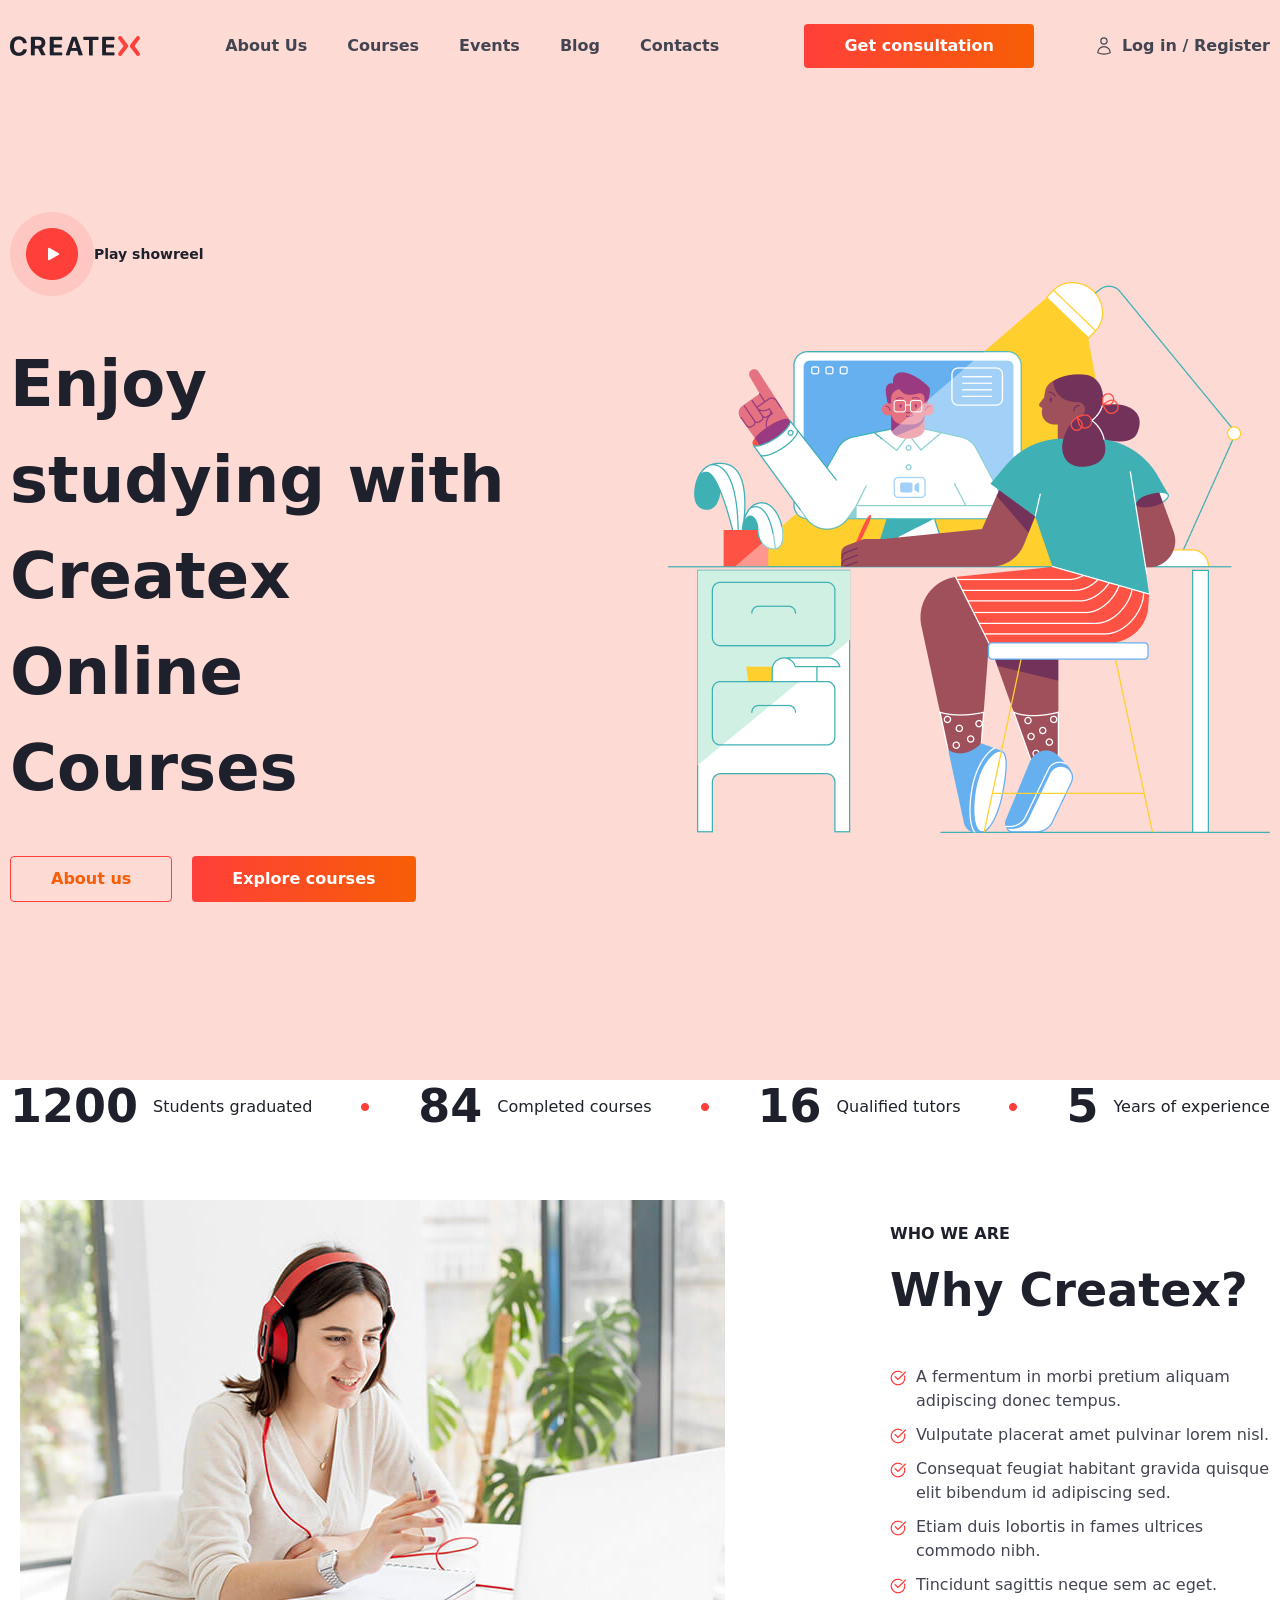
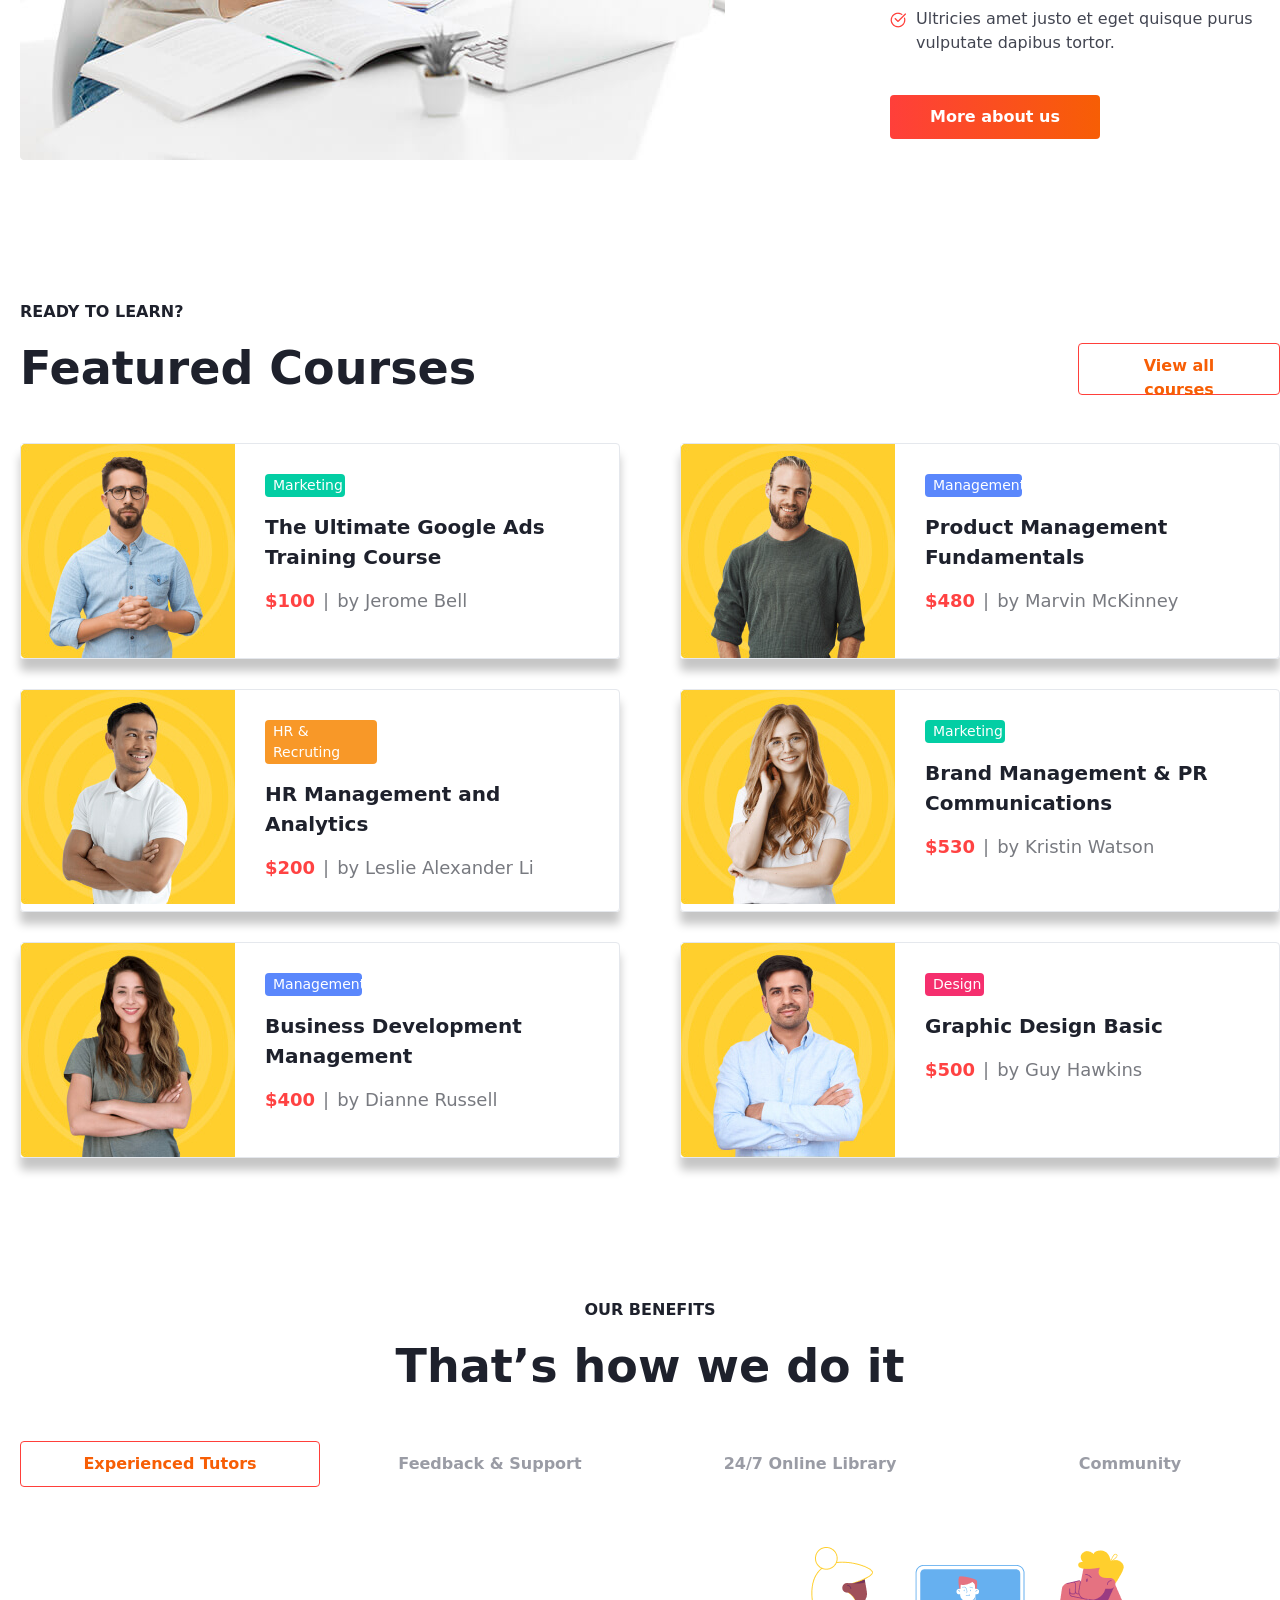
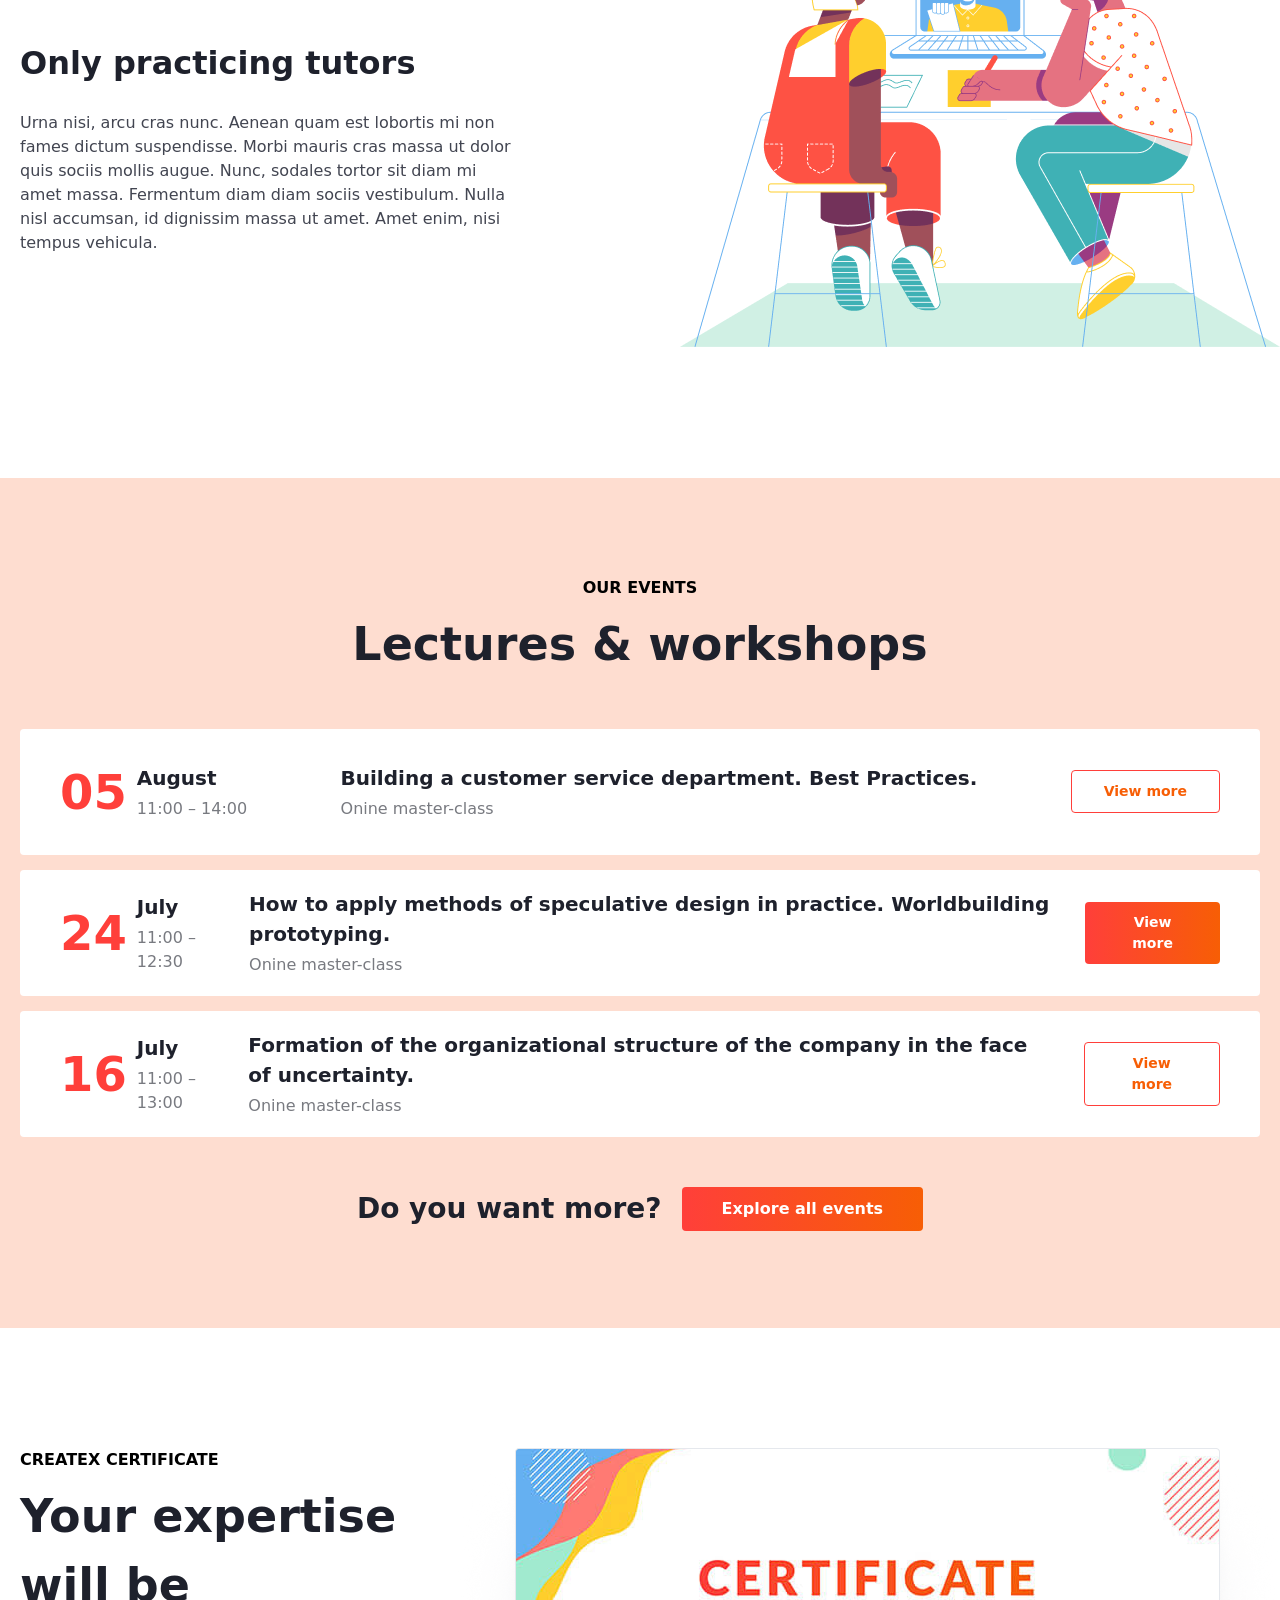
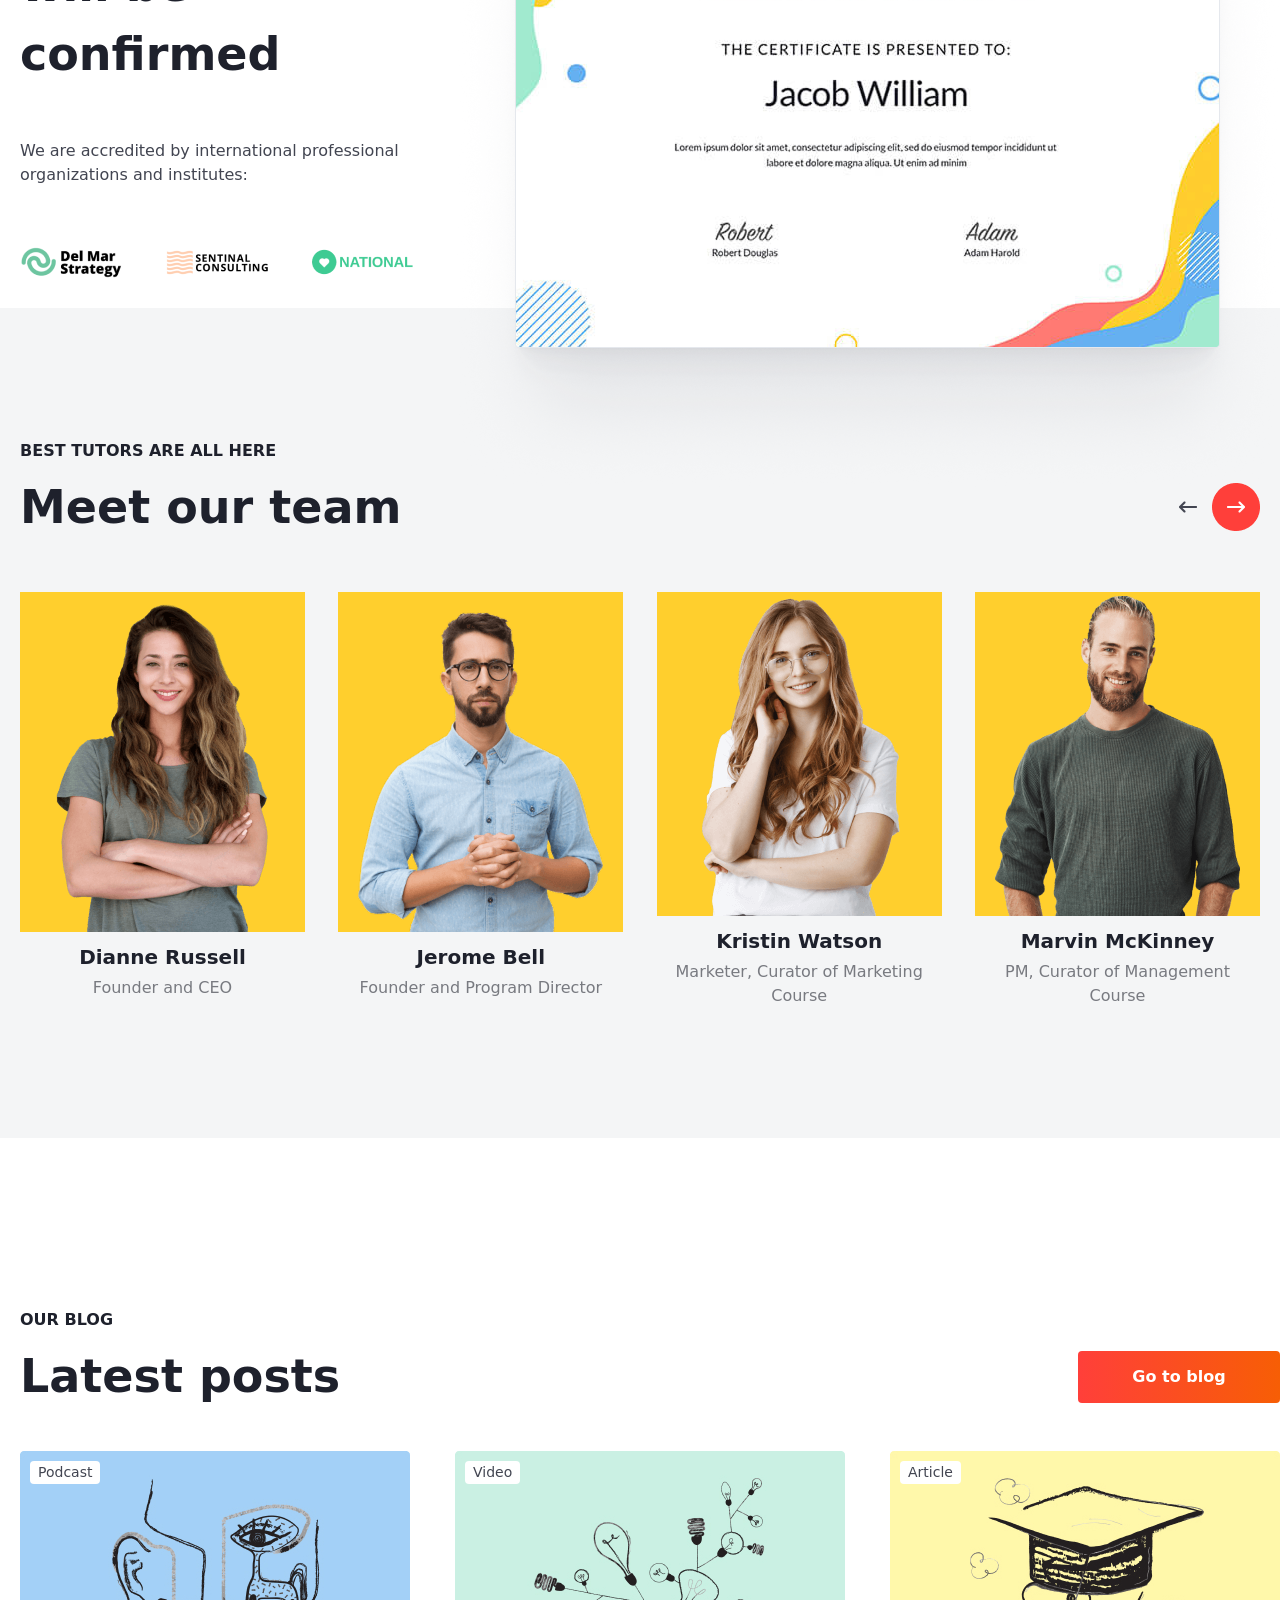
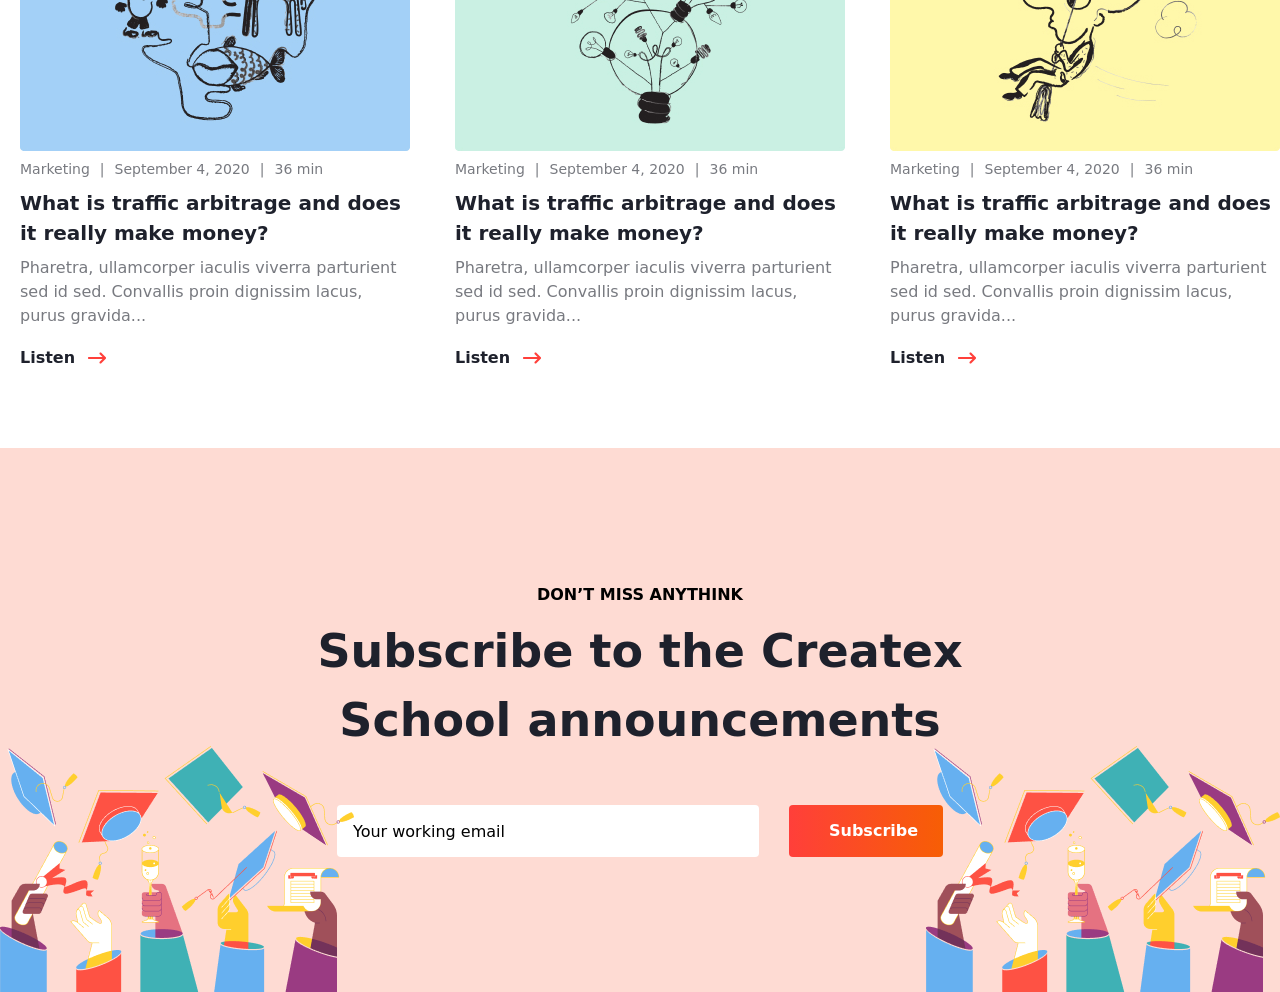
==== commit 15af54b2: "9th section/page 1" ====
--- a/index.html
+++ b/index.html
@@ -276,7 +276,7 @@
             </div>
             <img src="./images/image (27).png" alt="">
         </section>
-        <section class="w-full p-5 flex h-auto lg:h-[830px] justify-center items-center mt-[-50px] bg-[#F4F5F6]">
+        <section class="w-full p-5 flex h-auto lg:h-[830px] justify-center items-center mt-[-200px] bg-[#F4F5F6]">
             <div class="flex flex-col gap-[50px] w-full lg:w-[1300px]">
                 <div class="flex flex-col gap-[10px] text-[#1E212C] text-center lg:text-start w-full">
                     <p class="font-bold">BEST TUTORS ARE ALL HERE</p>
@@ -400,6 +400,21 @@
                 </div>
             </div>
         </section>
+
+        <section class="w-full p-5 flex h-auto lg:h-[544px] justify-center items-center mt-[100px] bg-[#FEDBD3] relative">
+            <div class="flex text-center flex-col gap-[50px] items-center lg:w-[810px]">
+                <div class="flex flex-col gap-[10px] text-center">
+                    <p class="font-bold">DON’T MISS ANYTHINK</p>
+                    <h2 class="text-[46px] lg:text-[46px] font-black text-[#1E212C]">Subscribe to the Createx School announcements</h2>
+                </div>
+                <div class="flex gap-[30px]">
+                    <input type="text" class="w-[422px] h-[52px] px-[16px] border-none rounded-[4px] bg-white" placeholder="Your working email">
+                    <button class="px-[40px] py-[10px] rounded-[4px] text-white font-bold w-[154px] h-[52px]" style="background: linear-gradient(to right, #FF3F3A, #F75E05);">Subscribe</button>
+                </div>
+            </div>
+            <img class="absolute bottom-0 left-0" src="./images/illustration (2).png" alt="">
+            <img class="absolute bottom-0 right-0" src="./images/illustration (2).png" alt="">
+        </section>
     </main>
 </body>
 </html>
--- a/src/output.css
+++ b/src/output.css
@@ -178,6 +178,12 @@
   .top-\[10px\] {
     top: 10px;
   }
+  .right-0 {
+    right: calc(var(--spacing) * 0);
+  }
+  .bottom-0 {
+    bottom: calc(var(--spacing) * 0);
+  }
   .left-0 {
     left: calc(var(--spacing) * 0);
   }
@@ -202,6 +208,12 @@
   .mt-\[-50px\] {
     margin-top: -50px;
   }
+  .mt-\[-200px\] {
+    margin-top: -200px;
+  }
+  .mt-\[-250px\] {
+    margin-top: -250px;
+  }
   .mt-\[5px\] {
     margin-top: 5px;
   }
@@ -295,6 +307,9 @@
   .w-\[130px\] {
     width: 130px;
   }
+  .w-\[154px\] {
+    width: 154px;
+  }
   .w-\[202px\] {
     width: 202px;
   }
@@ -306,6 +321,9 @@
   }
   .w-\[390px\] {
     width: 390px;
+  }
+  .w-\[422px\] {
+    width: 422px;
   }
   .w-fit {
     width: fit-content;
@@ -398,6 +416,10 @@
     border-style: var(--tw-border-style);
     border-width: 1px;
   }
+  .border-none {
+    --tw-border-style: none;
+    border-style: none;
+  }
   .border-\[\#E5E8ED\] {
     border-color: #E5E8ED;
   }
@@ -422,6 +444,9 @@
   .bg-\[\#FEDAD5\] {
     background-color: #FEDAD5;
   }
+  .bg-\[\#FEDBD3\] {
+    background-color: #FEDBD3;
+  }
   .bg-\[\#FEDDD0\] {
     background-color: #FEDDD0;
   }
@@ -437,11 +462,17 @@
   .p-5 {
     padding: calc(var(--spacing) * 5);
   }
+  .p-\[16px\] {
+    padding: 16px;
+  }
   .p-\[30px\] {
     padding: 30px;
   }
   .px-\[8px\] {
     padding-inline: 8px;
+  }
+  .px-\[16px\] {
+    padding-inline: 16px;
   }
   .px-\[32px\] {
     padding-inline: 32px;
@@ -553,6 +584,11 @@
       height: 126px;
     }
   }
+  .lg\:h-\[544px\] {
+    @media (width >= 64rem) {
+      height: 544px;
+    }
+  }
   .lg\:h-\[660px\] {
     @media (width >= 64rem) {
       height: 660px;
@@ -651,6 +687,11 @@
   .lg\:w-\[600px\] {
     @media (width >= 64rem) {
       width: 600px;
+    }
+  }
+  .lg\:w-\[810px\] {
+    @media (width >= 64rem) {
+      width: 810px;
     }
   }
   .lg\:w-\[1230\] {
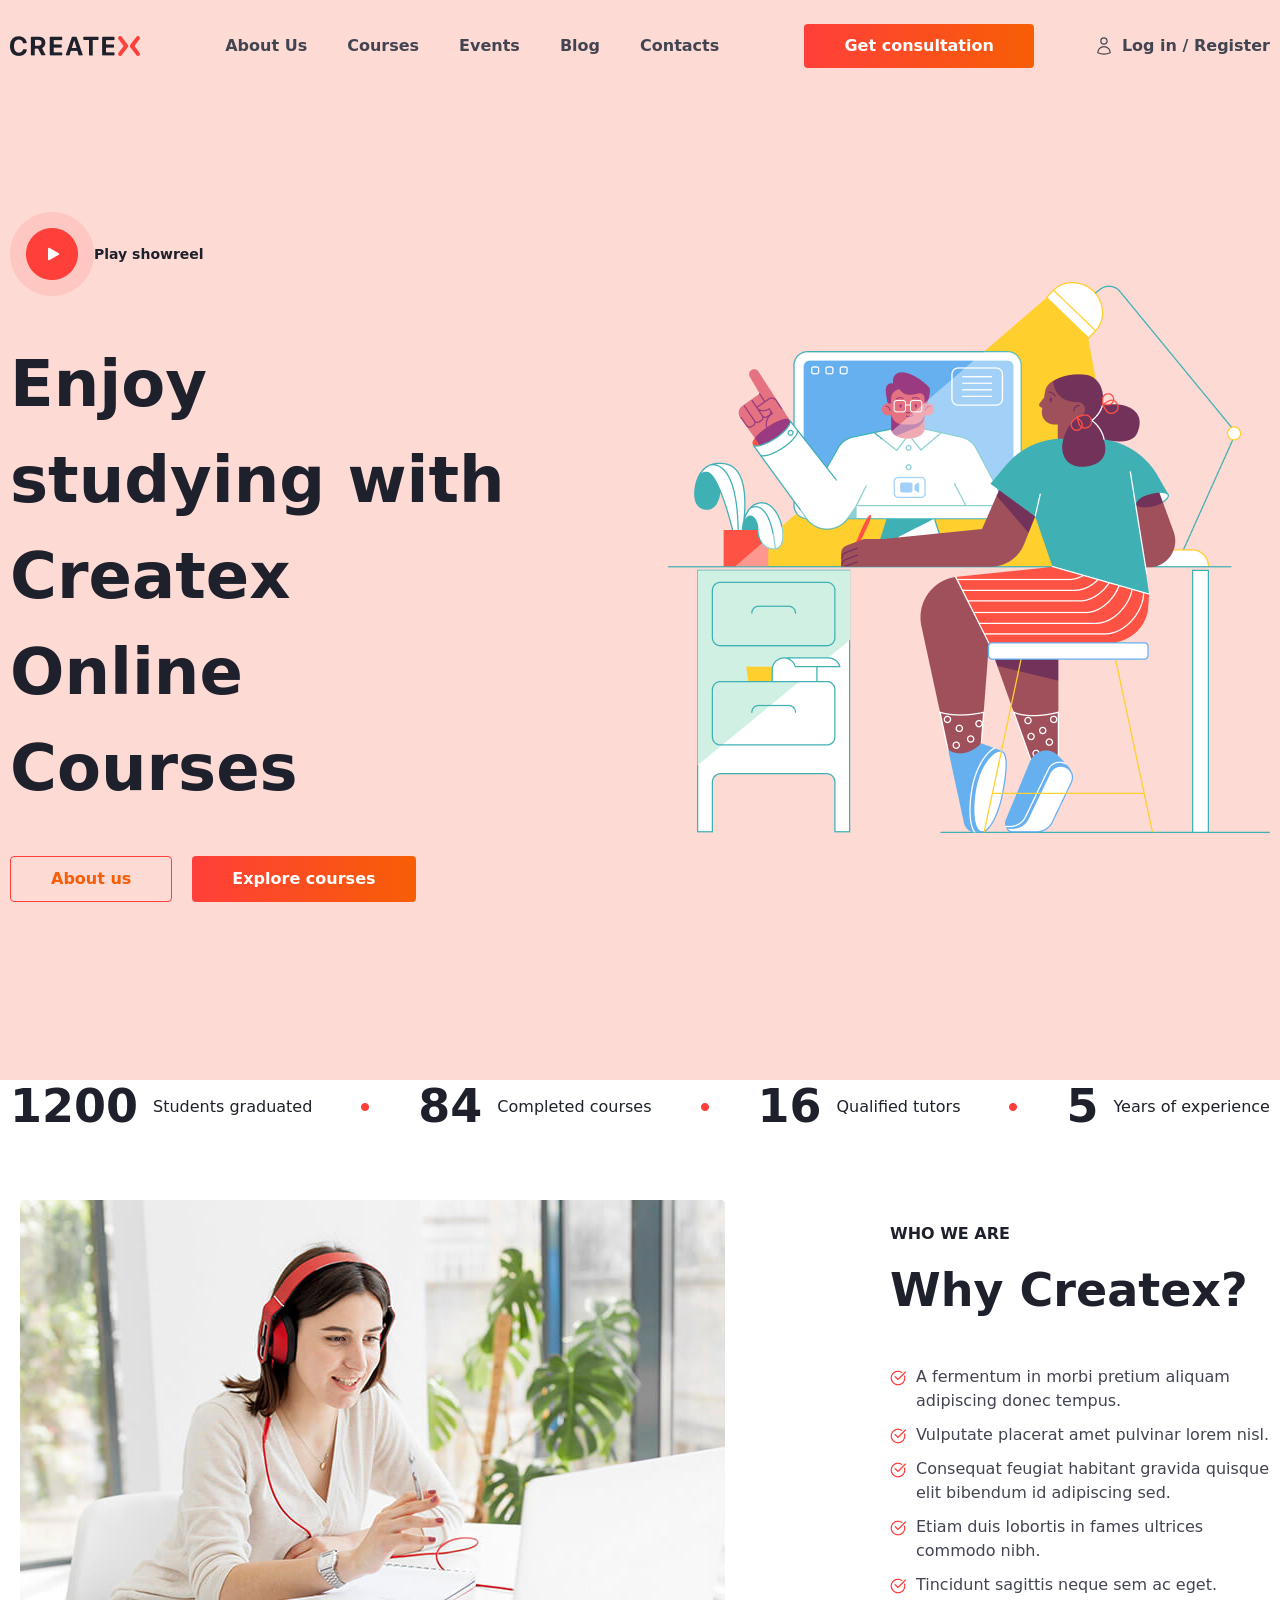
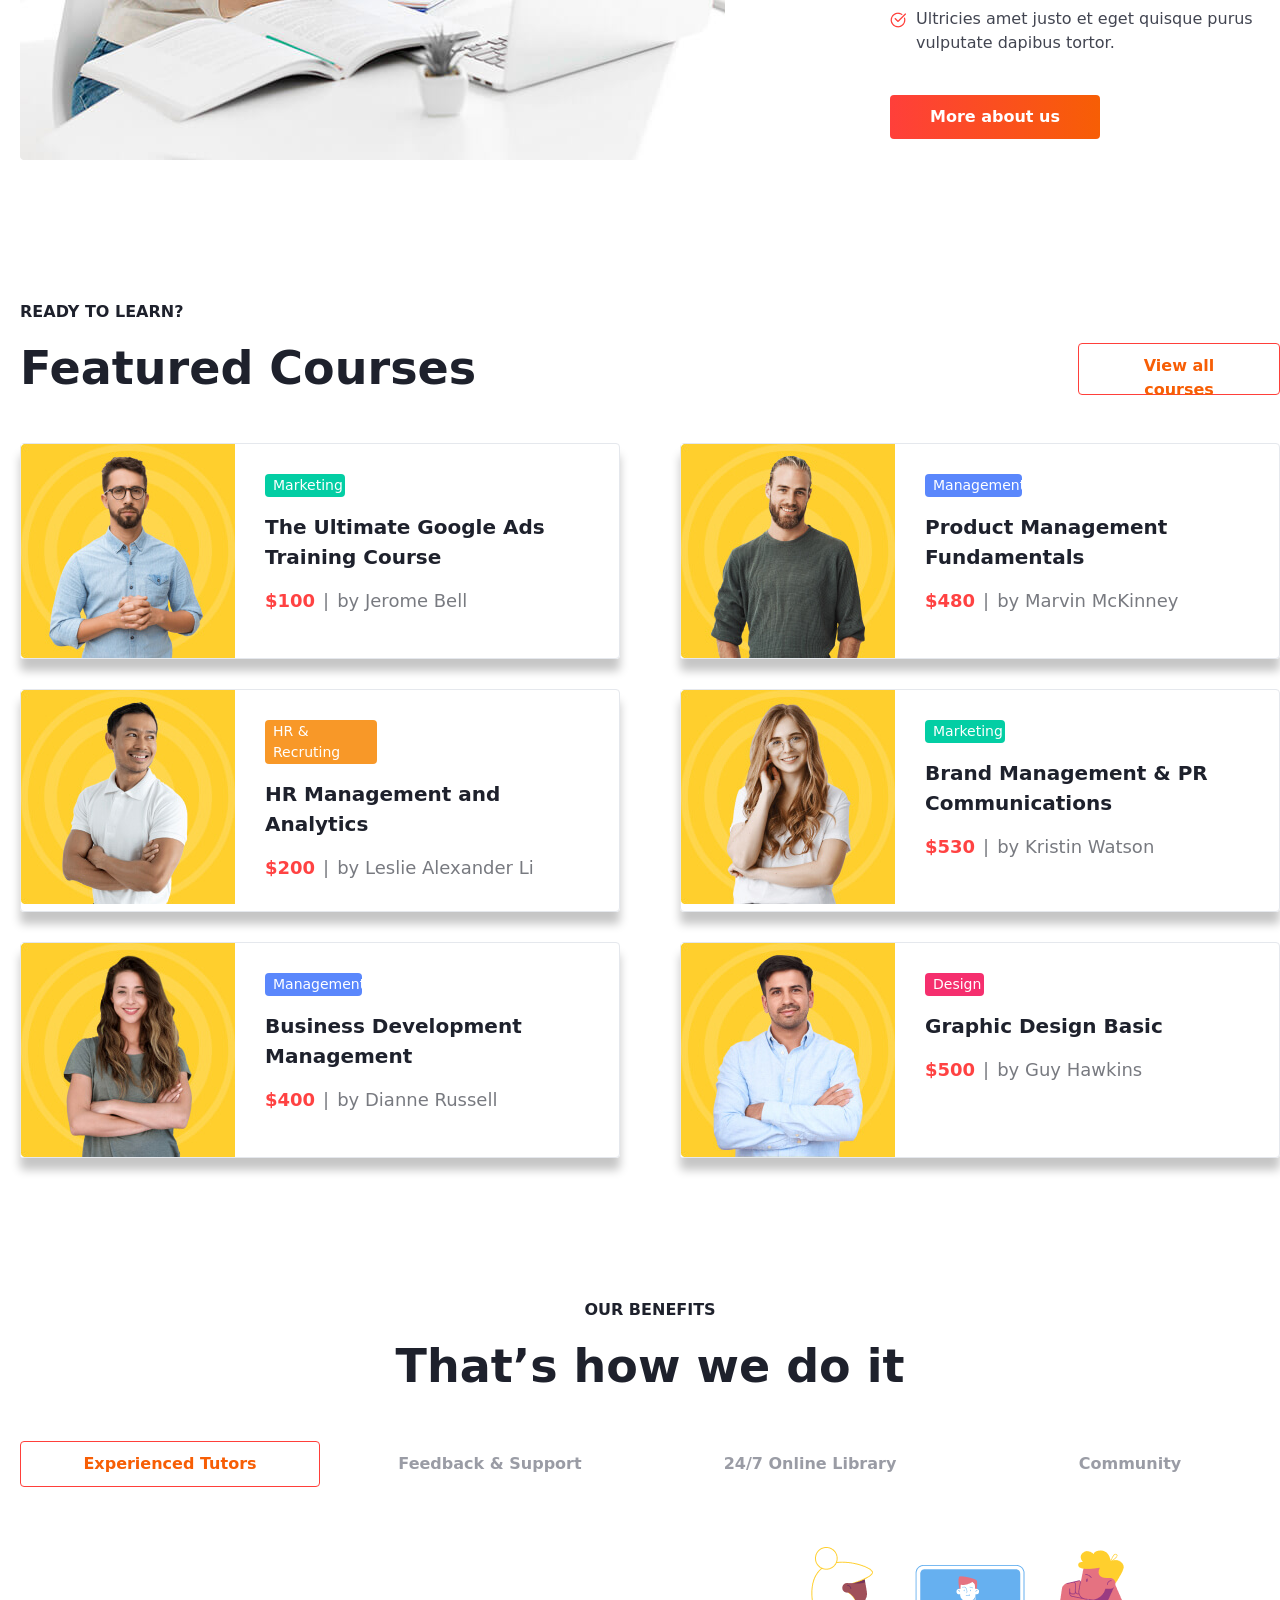
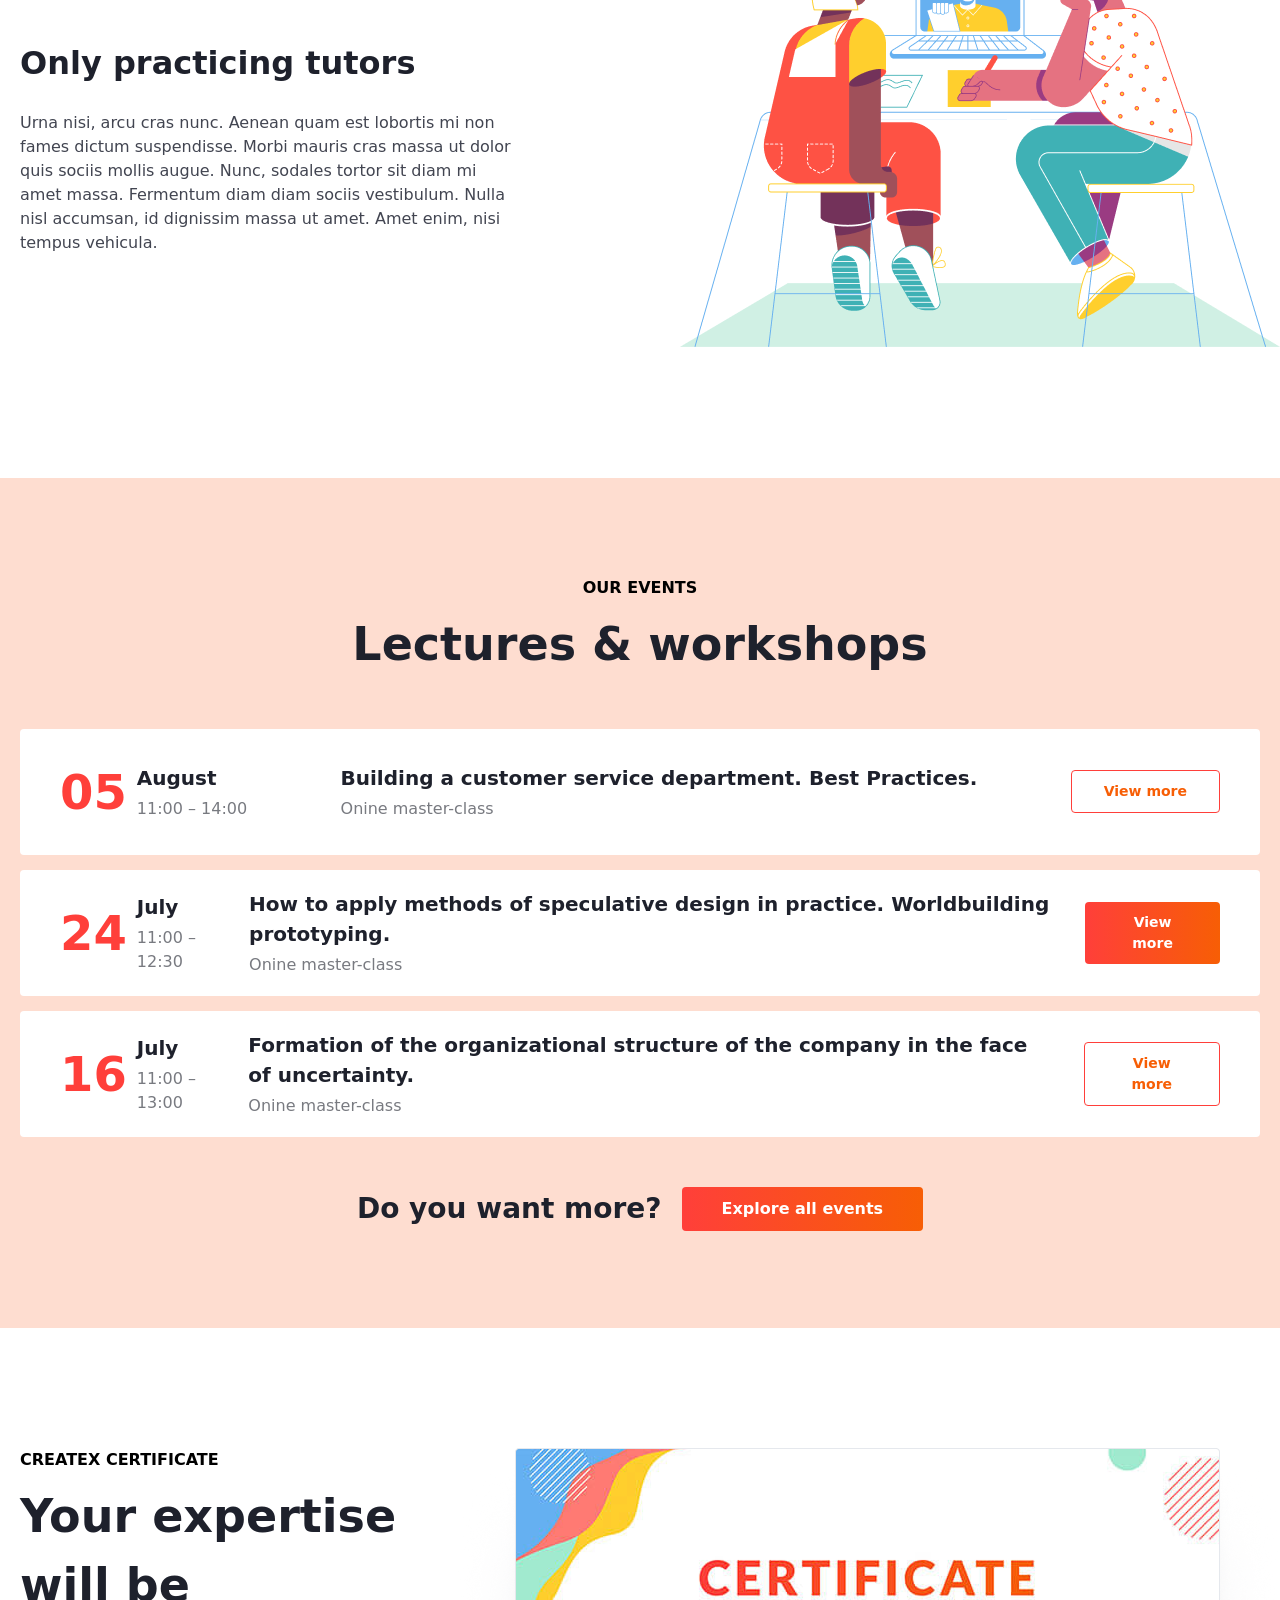
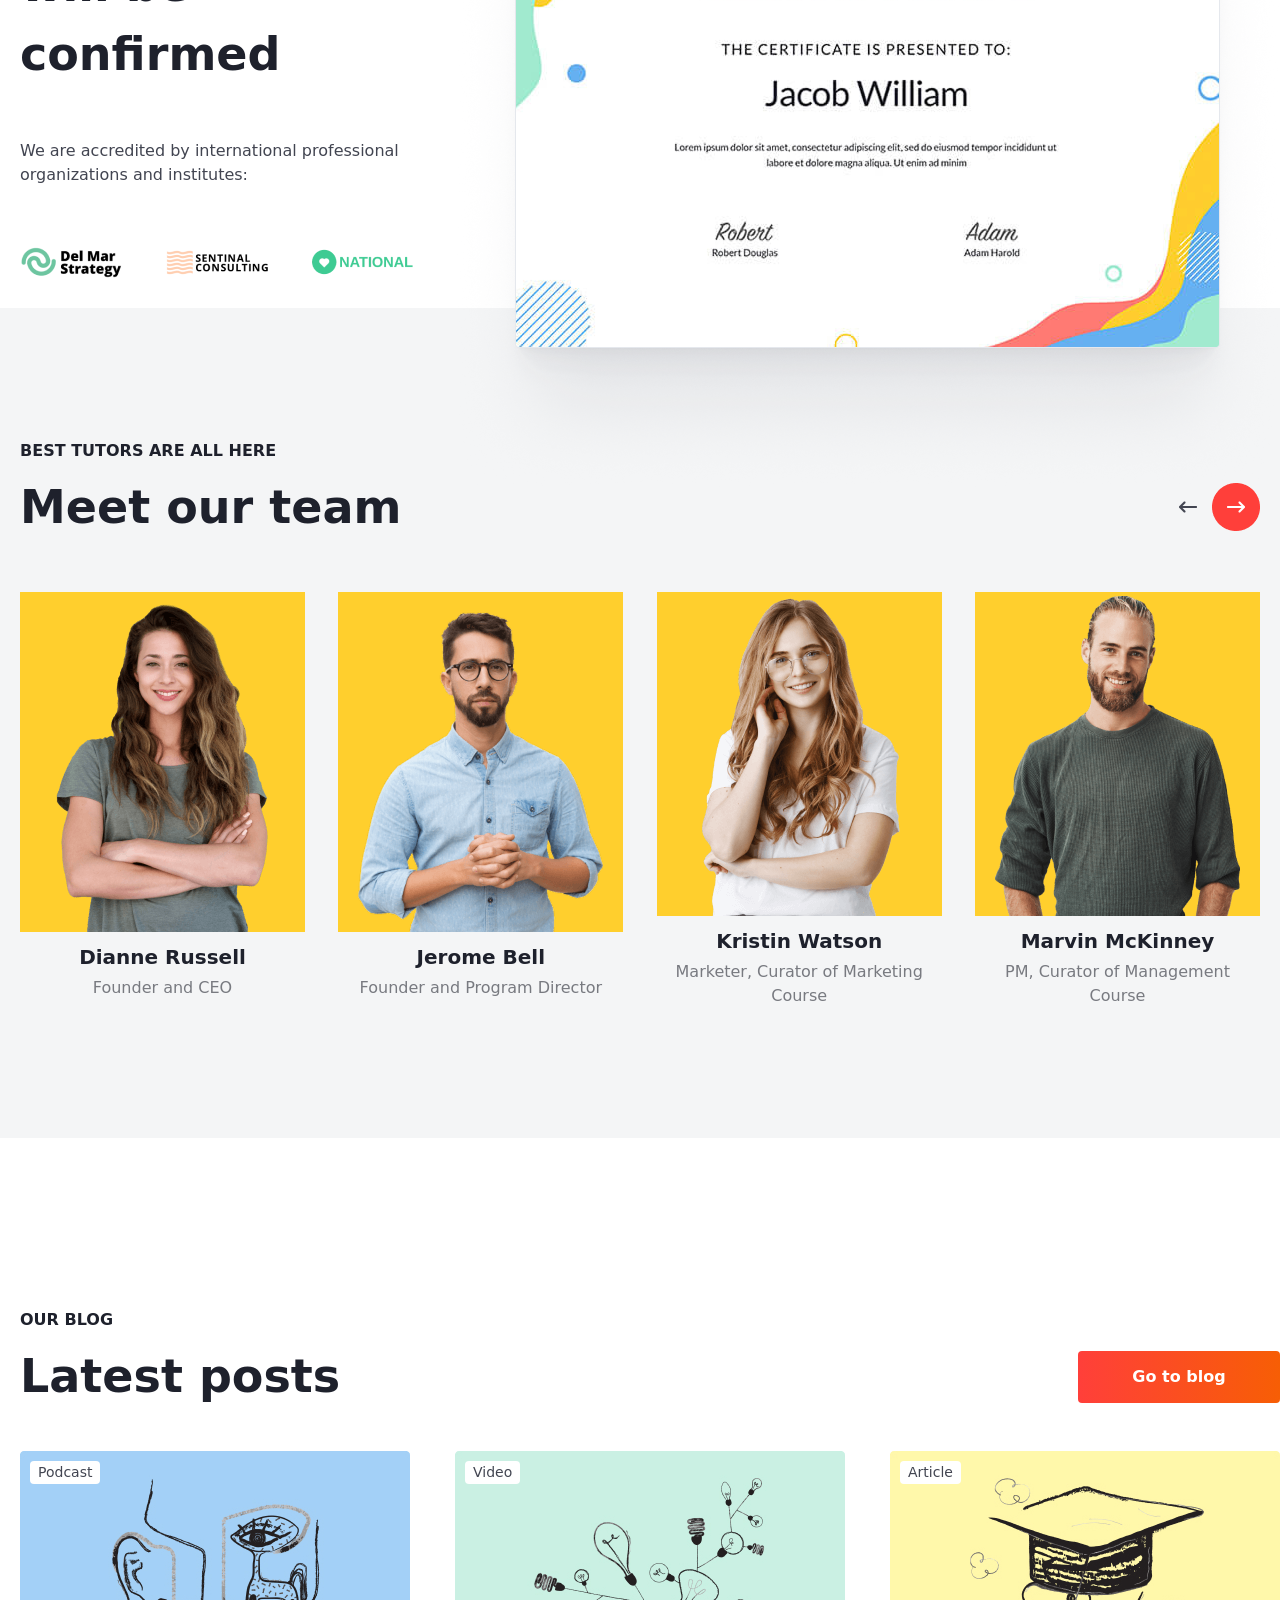
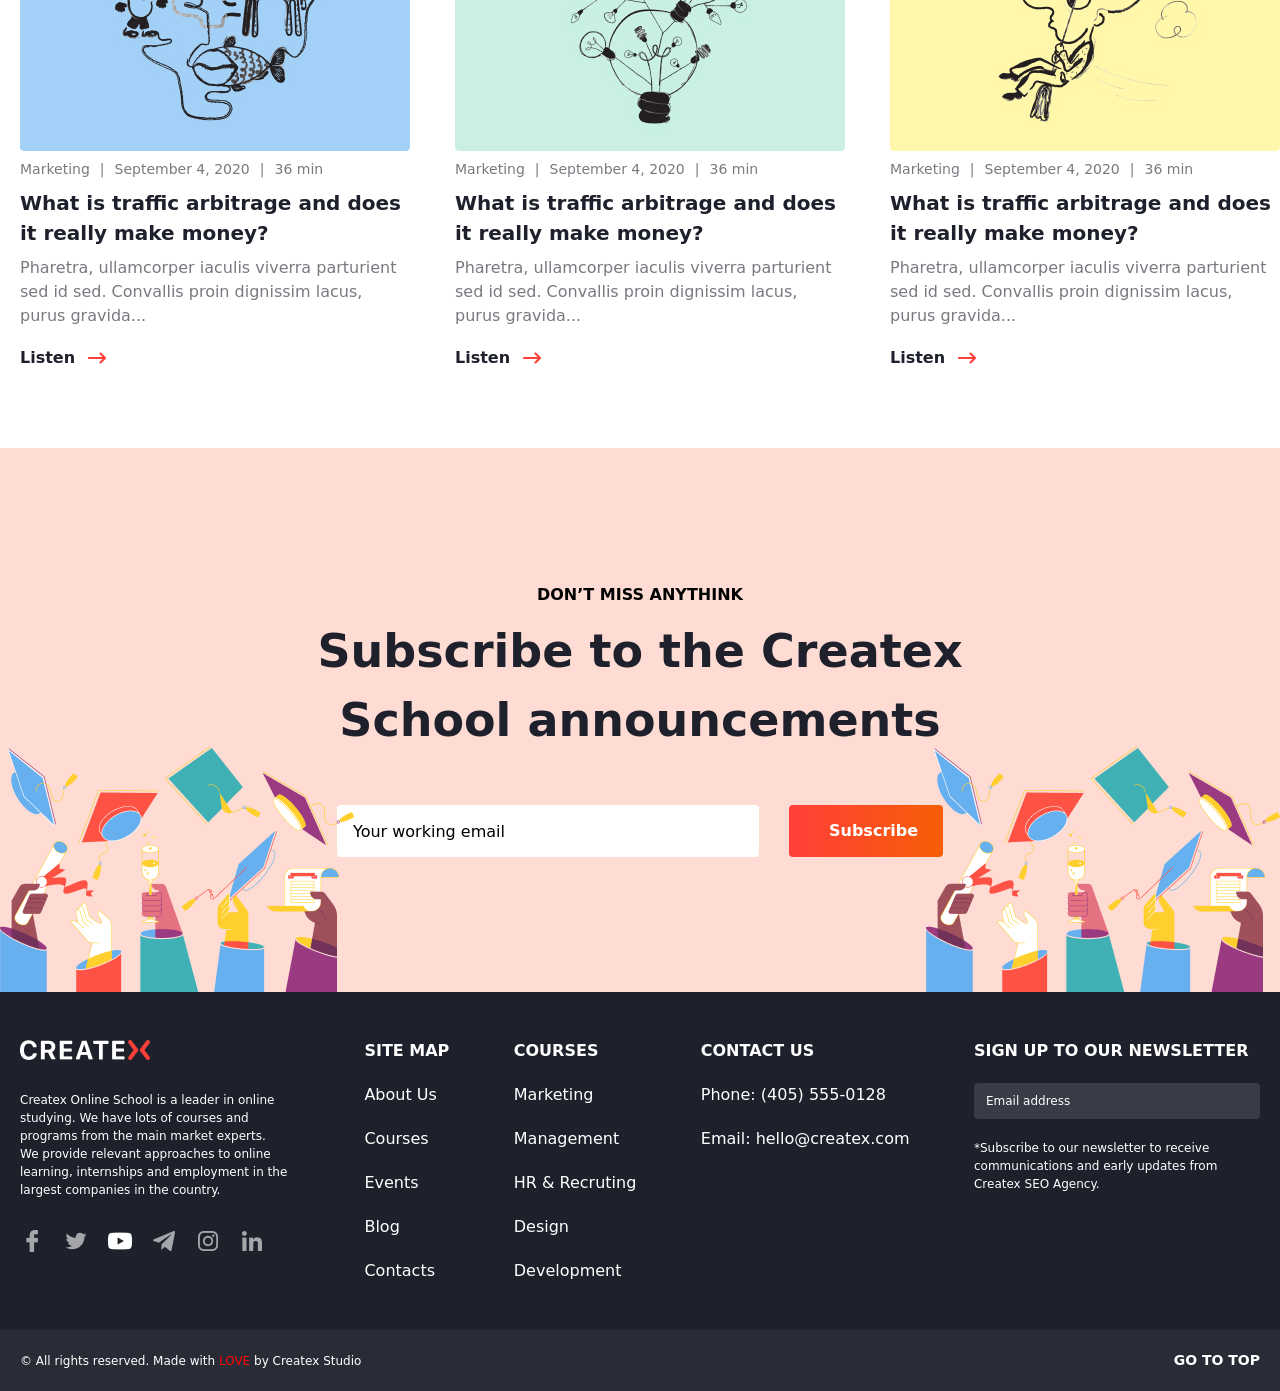
==== commit dc5d1778: "created: page 1" ====
--- a/index.html
+++ b/index.html
@@ -416,5 +416,49 @@
             <img class="absolute bottom-0 right-0" src="./images/illustration (2).png" alt="">
         </section>
     </main>
+
+    <footer class="w-full flex flex-col">
+        <section class="w-full p-5 h-auto lg:h-[338px] bg-[#1E212C] text-white flex justify-center items-center text-white">
+            <div class="w-full lg:w-[1300px] flex flex-col lg:flex-row justify-between gap-[40px]">
+                <div class="flex flex-col gap-[30px] lg:w-[280px]">
+                    <img class="w-[130px] h-[22px]" src="./images/logo (9).png" alt="">
+                    <p class="text-[12px]">Createx Online School is a leader in online studying. We have lots of courses and programs from the main market experts. We provide relevant approaches to online learning, internships and employment in the largest companies in the country. </p>
+                    <img class="w-[244px] h-[24px]" src="./images/socials.png" alt="">
+                </div>
+                <div class="flex flex-col gap-[20px]">
+                    <p class="font-bold">SITE MAP</p>
+                    <p>About Us</p>
+                    <p>Courses</p>
+                    <p>Events</p>
+                    <p>Blog</p>
+                    <p>Contacts</p>
+                </div>
+                <div class="flex flex-col gap-[20px]">
+                    <p class="font-bold">COURSES</p>
+                    <p>Marketing</p>
+                    <p>Management</p>
+                    <p>HR & Recruting</p>
+                    <p>Design</p>
+                    <p>Development</p>
+                </div>
+                <div class="flex flex-col gap-[20px]">
+                    <p class="font-bold">CONTACT US</p>
+                    <p>Phone: (405) 555-0128</p>
+                    <p>Email: hello@createx.com</p>
+                </div>
+                <div class="flex flex-col gap-[20px] lg:w-[286px]">
+                    <p class="font-bold">SIGN UP TO OUR NEWSLETTER</p>
+                    <input type="text" class="bg-[#FFFFFF1F] px-[12px] py-[9px] rounded-[4px] text-[12px]" placeholder="Email address">
+                    <p class="text-[12px]">*Subscribe to our newsletter to receive communications and early updates from Createx SEO Agency.</p>
+                </div>
+            </div>
+        </section>
+        <section class="w-full flex justify-center items-center bg-[#292C37]">
+            <div class="w-full p-5 lg:w-[1300px] flex flex-col lg:flex-row justify-between items-center text-white text-center lg:text-start">
+                <p class="text-[12px]">© All rights reserved. Made with <span class="text-[red]">LOVE</span> by Createx Studio</p>
+                <p class="text-[14px] font-bold">GO TO TOP</p>
+            </div>
+        </section>
+    </footer>
 </body>
 </html>
--- a/src/output.css
+++ b/src/output.css
@@ -250,9 +250,15 @@
   .h-\[20px\] {
     height: 20px;
   }
+  .h-\[22\] {
+    height: 22;
+  }
   .h-\[22px\] {
     height: 22px;
   }
+  .h-\[24px\] {
+    height: 24px;
+  }
   .h-\[35px\] {
     height: 35px;
   }
@@ -265,6 +271,9 @@
   .h-\[214px\] {
     height: 214px;
   }
+  .h-\[338px\] {
+    height: 338px;
+  }
   .h-\[340px\] {
     height: 340px;
   }
@@ -316,6 +325,9 @@
   .w-\[214px\] {
     width: 214px;
   }
+  .w-\[244px\] {
+    width: 244px;
+  }
   .w-\[285px\] {
     width: 285px;
   }
@@ -325,6 +337,15 @@
   .w-\[422px\] {
     width: 422px;
   }
+  .w-\[1300\] {
+    width: 1300;
+  }
+  .w-\[1300px\] {
+    width: 1300px;
+  }
+  .w-\[2444\] {
+    width: 2444;
+  }
   .w-fit {
     width: fit-content;
   }
@@ -408,6 +429,12 @@
   }
   .rounded-2xl {
     border-radius: var(--radius-2xl);
+  }
+  .rounded-\[4\] {
+    border-radius: 4;
+  }
+  .rounded-\[4p\] {
+    border-radius: 4p;
   }
   .rounded-\[4px\] {
     border-radius: 4px;
@@ -426,12 +453,18 @@
   .border-\[\#FF3F3A\] {
     border-color: #FF3F3A;
   }
+  .bg-\[\#1E212C\] {
+    background-color: #1E212C;
+  }
   .bg-\[\#03CEA4\] {
     background-color: #03CEA4;
   }
   .bg-\[\#5A87FC\] {
     background-color: #5A87FC;
   }
+  .bg-\[\#292C37\] {
+    background-color: #292C37;
+  }
   .bg-\[\#F4F5F6\] {
     background-color: #F4F5F6;
   }
@@ -453,6 +486,9 @@
   .bg-\[\#FFCF2D\] {
     background-color: #FFCF2D;
   }
+  .bg-\[\#FFFFFF1F\] {
+    background-color: #FFFFFF1F;
+  }
   .bg-amber-50 {
     background-color: var(--color-amber-50);
   }
@@ -471,6 +507,9 @@
   .px-\[8px\] {
     padding-inline: 8px;
   }
+  .px-\[12px\] {
+    padding-inline: 12px;
+  }
   .px-\[16px\] {
     padding-inline: 16px;
   }
@@ -482,6 +521,12 @@
   }
   .py-\[1px\] {
     padding-block: 1px;
+  }
+  .py-\[9\] {
+    padding-block: 9;
+  }
+  .py-\[9px\] {
+    padding-block: 9px;
   }
   .py-\[10px\] {
     padding-block: 10px;
@@ -493,6 +538,9 @@
     font-size: var(--text-xl);
     line-height: var(--tw-leading, var(--text-xl--line-height));
   }
+  .text-\[12px\] {
+    font-size: 12px;
+  }
   .text-\[14px\] {
     font-size: 14px;
   }
@@ -551,8 +599,17 @@
   .text-\[\#FF4242\] {
     color: #FF4242;
   }
+  .text-\[12p\] {
+    color: 12p;
+  }
+  .text-\[14\] {
+    color: 14;
+  }
   .text-\[V\] {
     color: V;
+  }
+  .text-\[red\] {
+    color: red;
   }
   .text-white {
     color: var(--color-white);
@@ -584,6 +641,11 @@
       height: 126px;
     }
   }
+  .lg\:h-\[338px\] {
+    @media (width >= 64rem) {
+      height: 338px;
+    }
+  }
   .lg\:h-\[544px\] {
     @media (width >= 64rem) {
       height: 544px;
@@ -619,9 +681,29 @@
       width: calc(var(--spacing) * 1300);
     }
   }
+  .lg\:w-\[2\] {
+    @media (width >= 64rem) {
+      width: 2;
+    }
+  }
   .lg\:w-\[123\] {
     @media (width >= 64rem) {
       width: 123;
+    }
+  }
+  .lg\:w-\[276\] {
+    @media (width >= 64rem) {
+      width: 276;
+    }
+  }
+  .lg\:w-\[280px\] {
+    @media (width >= 64rem) {
+      width: 280px;
+    }
+  }
+  .lg\:w-\[286px\] {
+    @media (width >= 64rem) {
+      width: 286px;
     }
   }
   .lg\:w-\[300px\] {
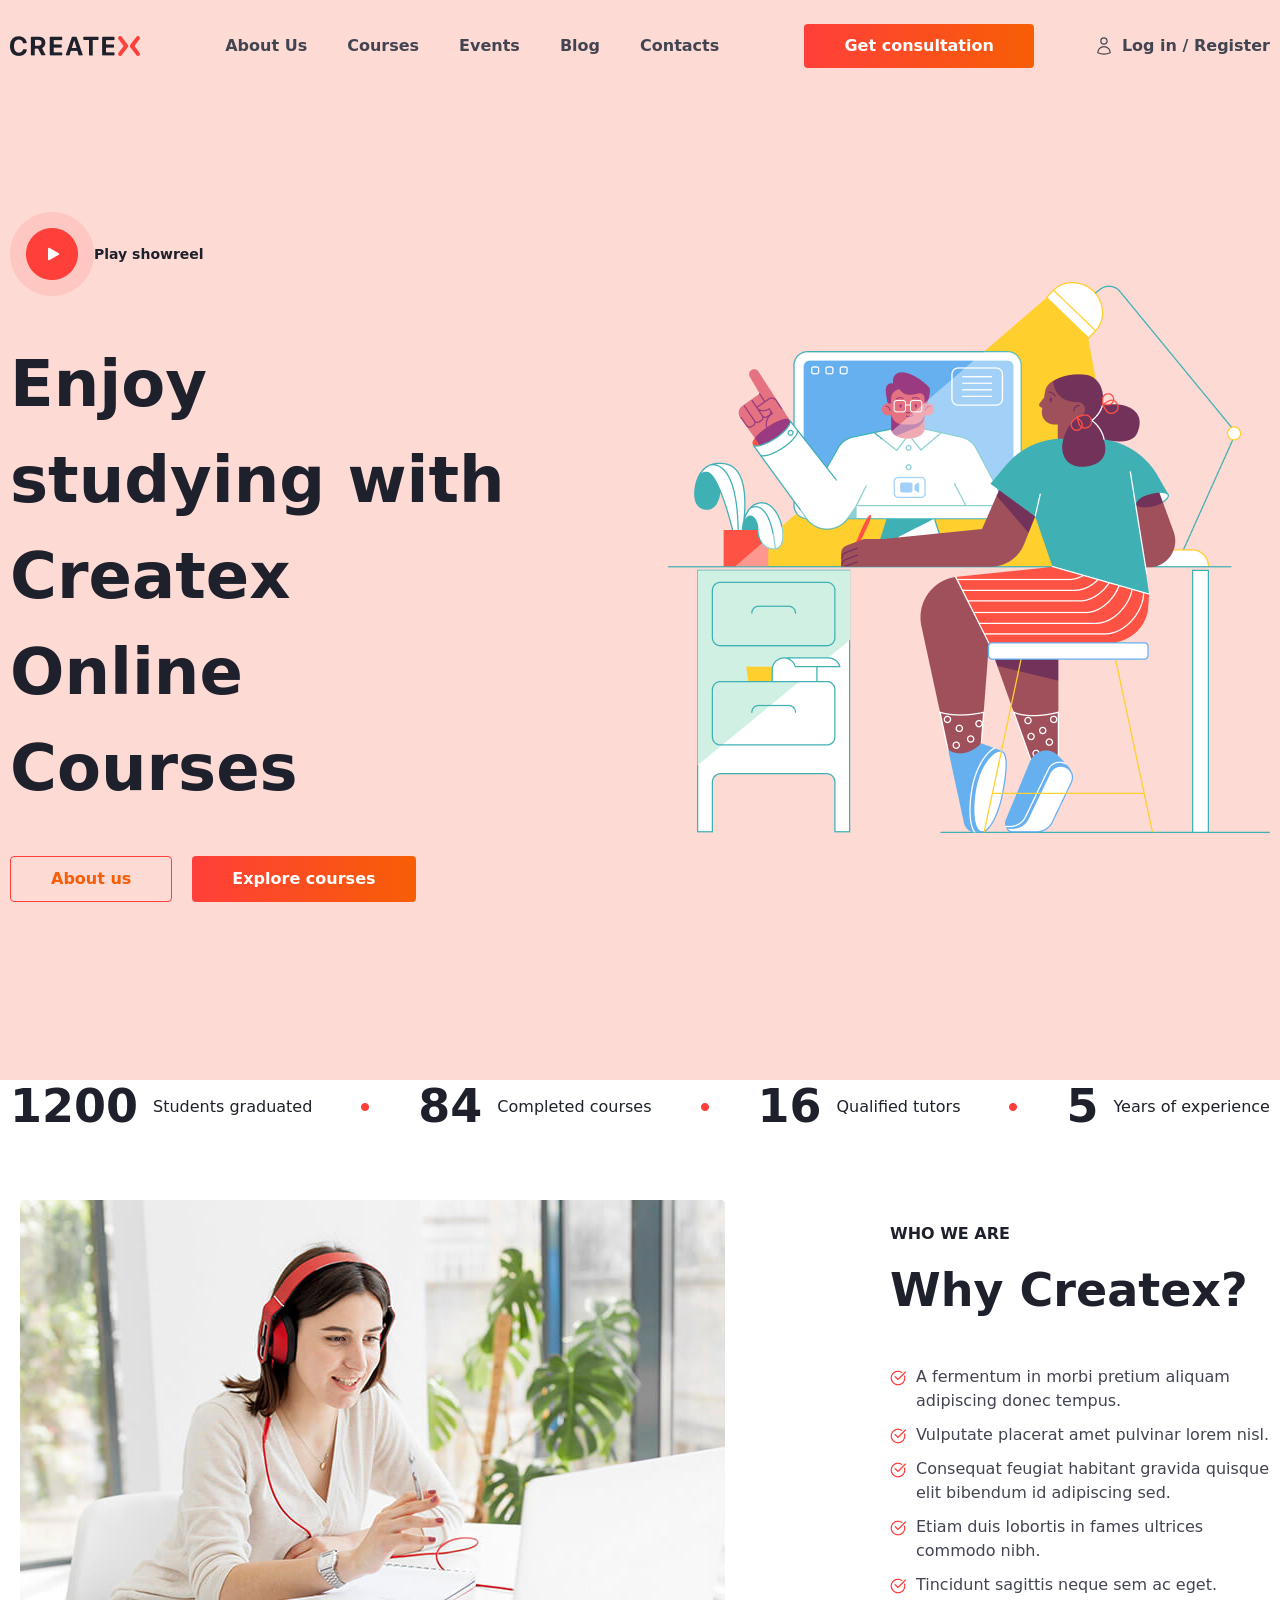
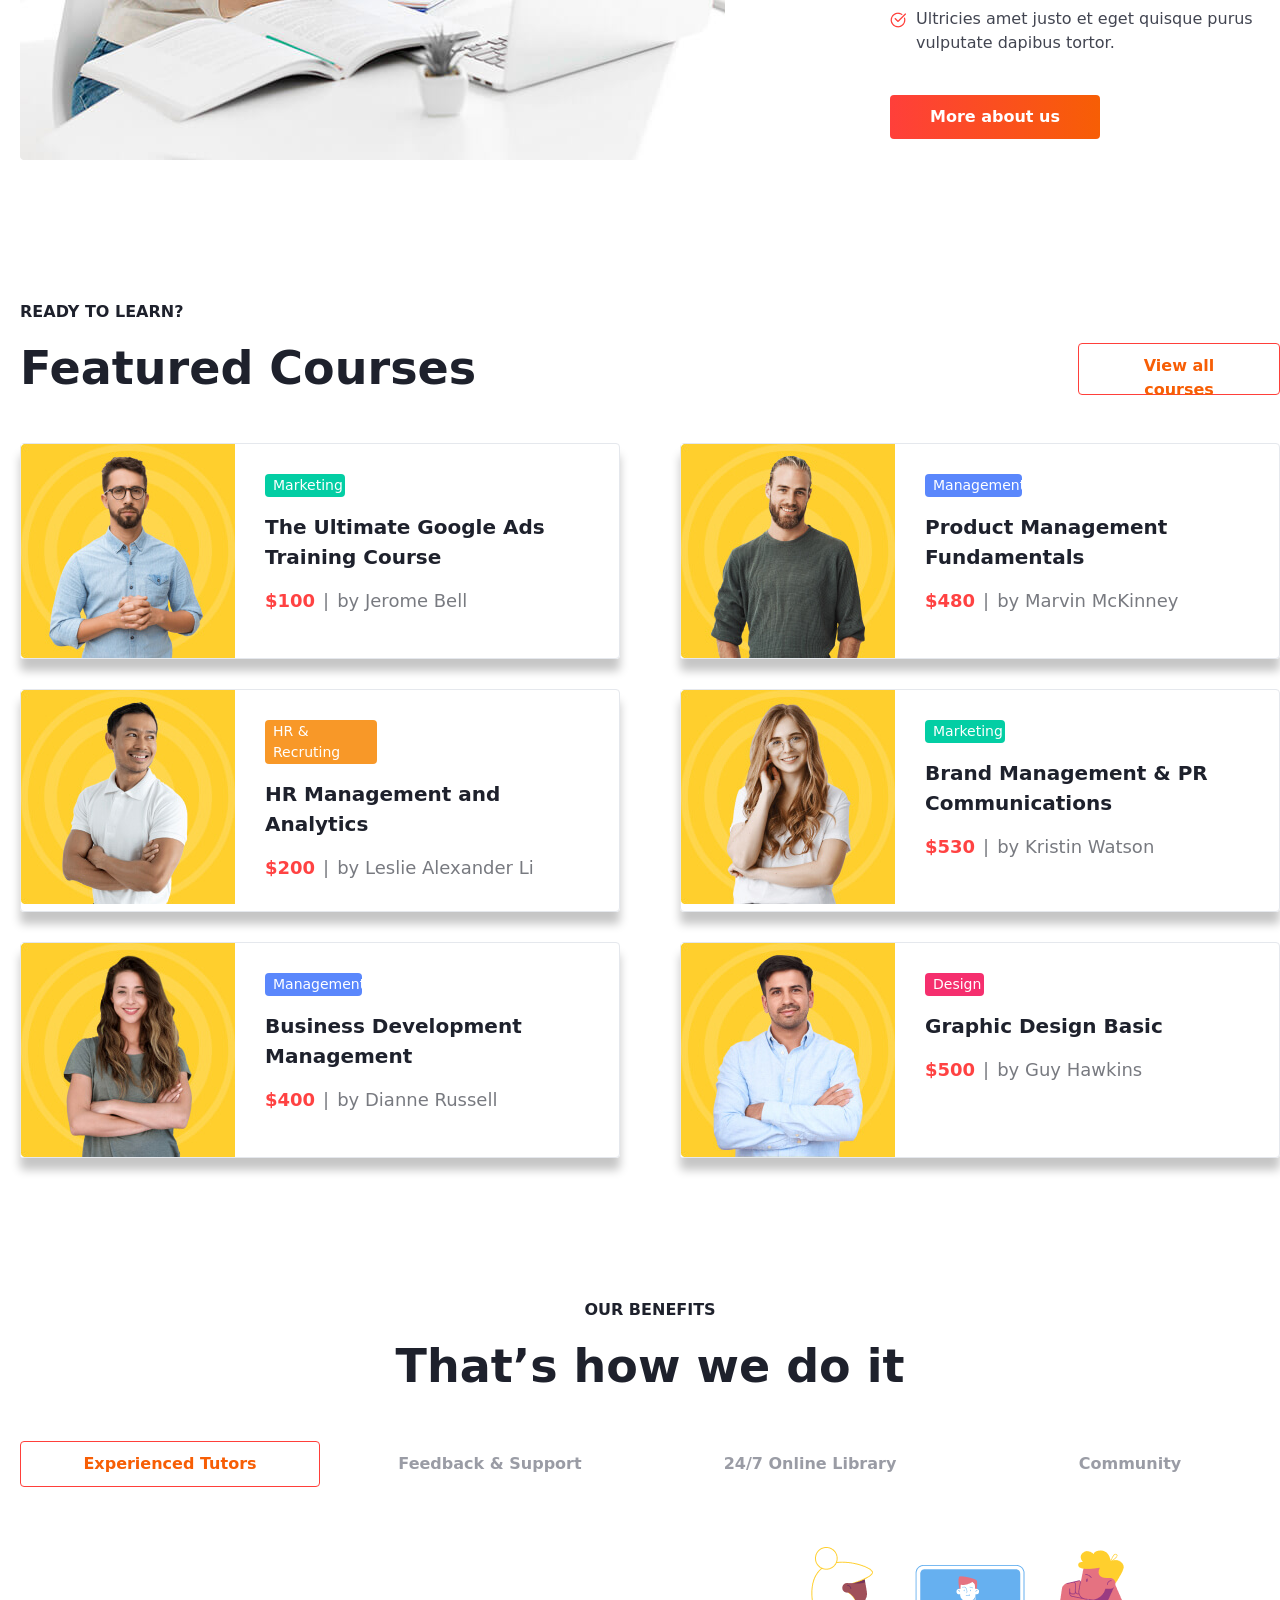
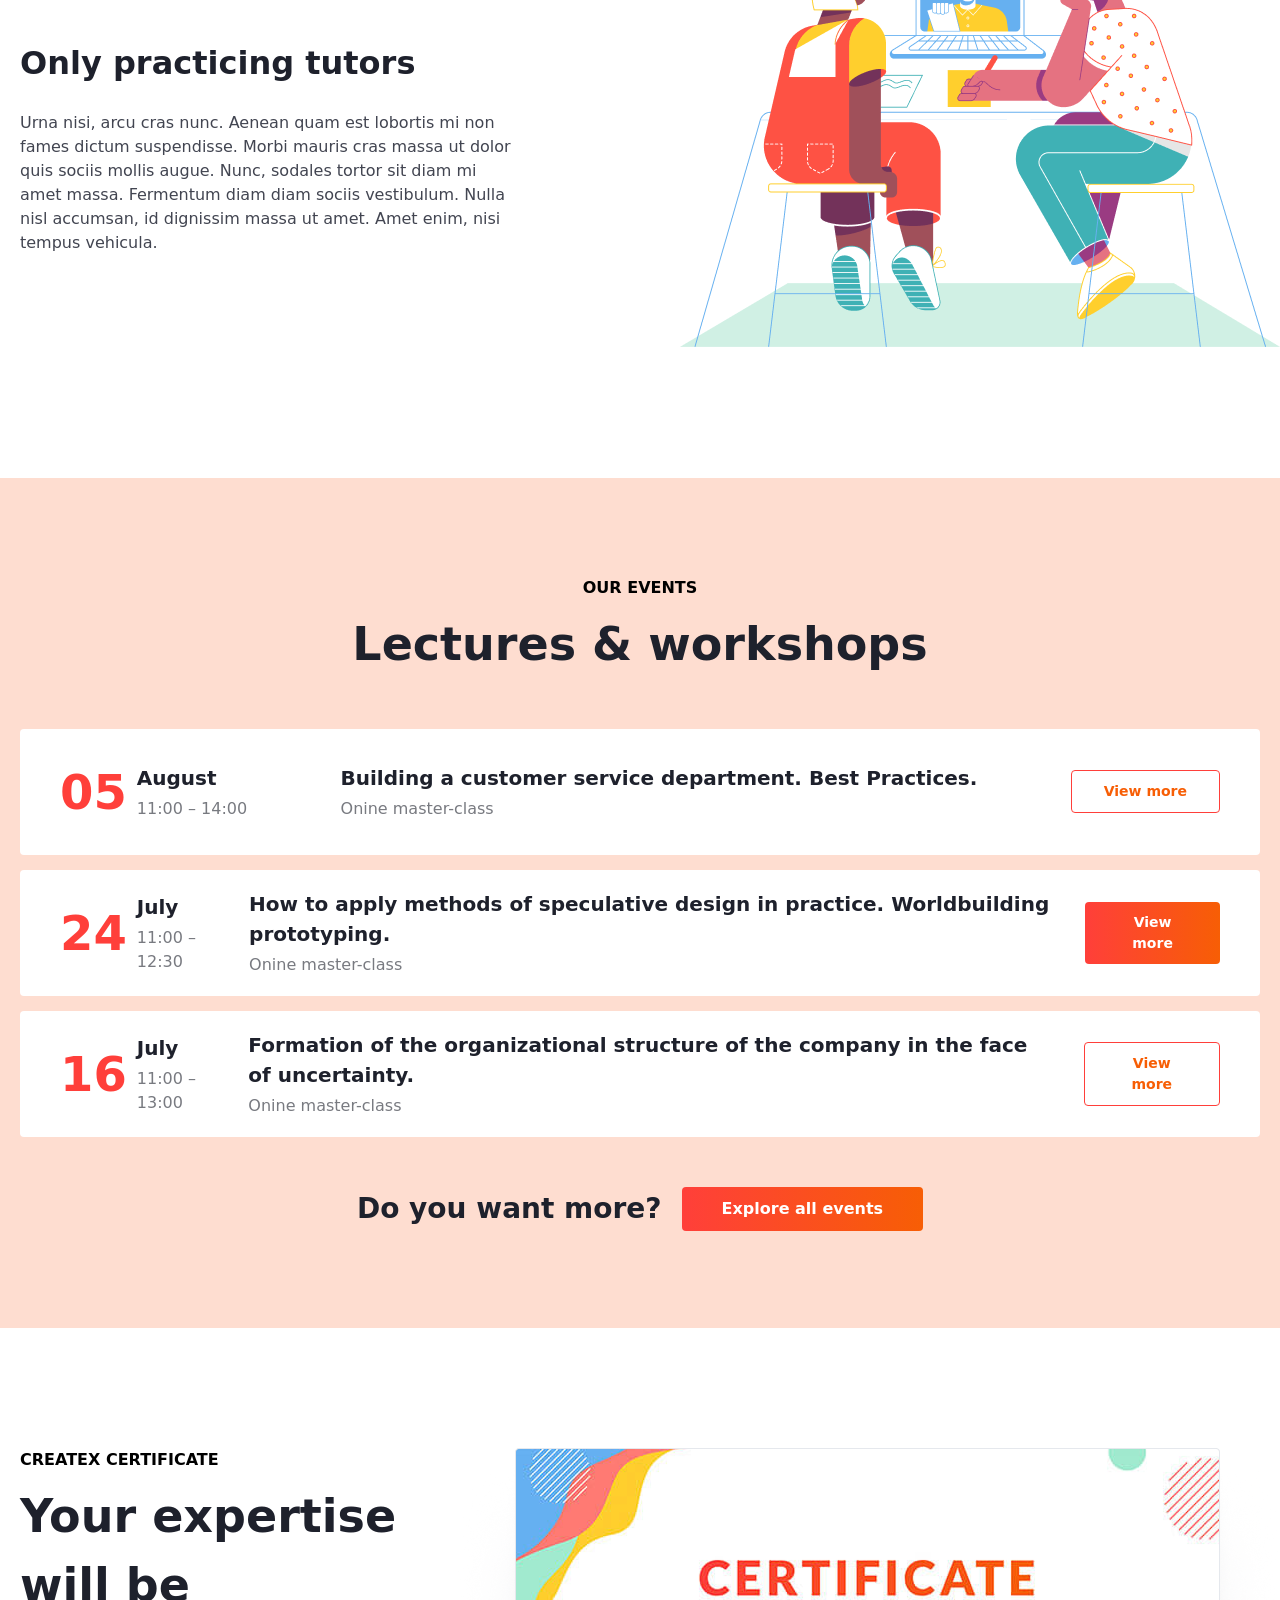
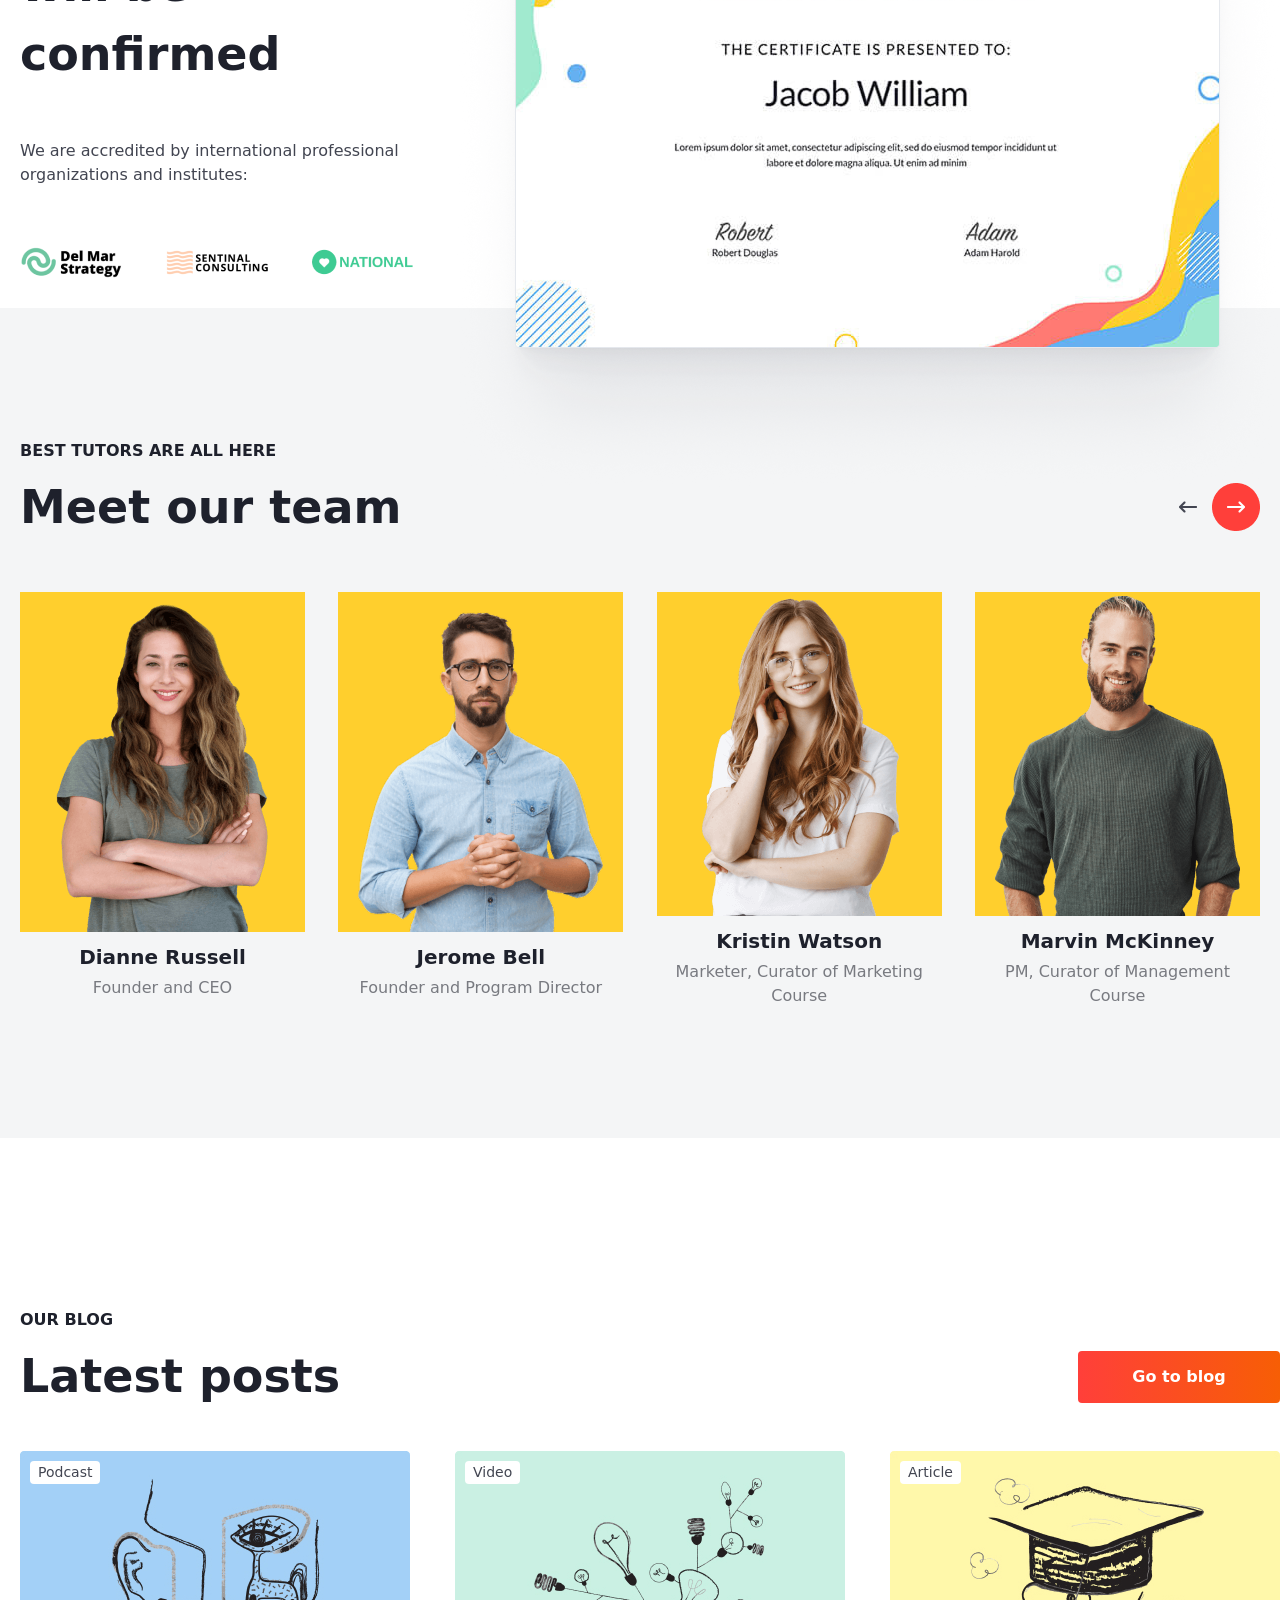
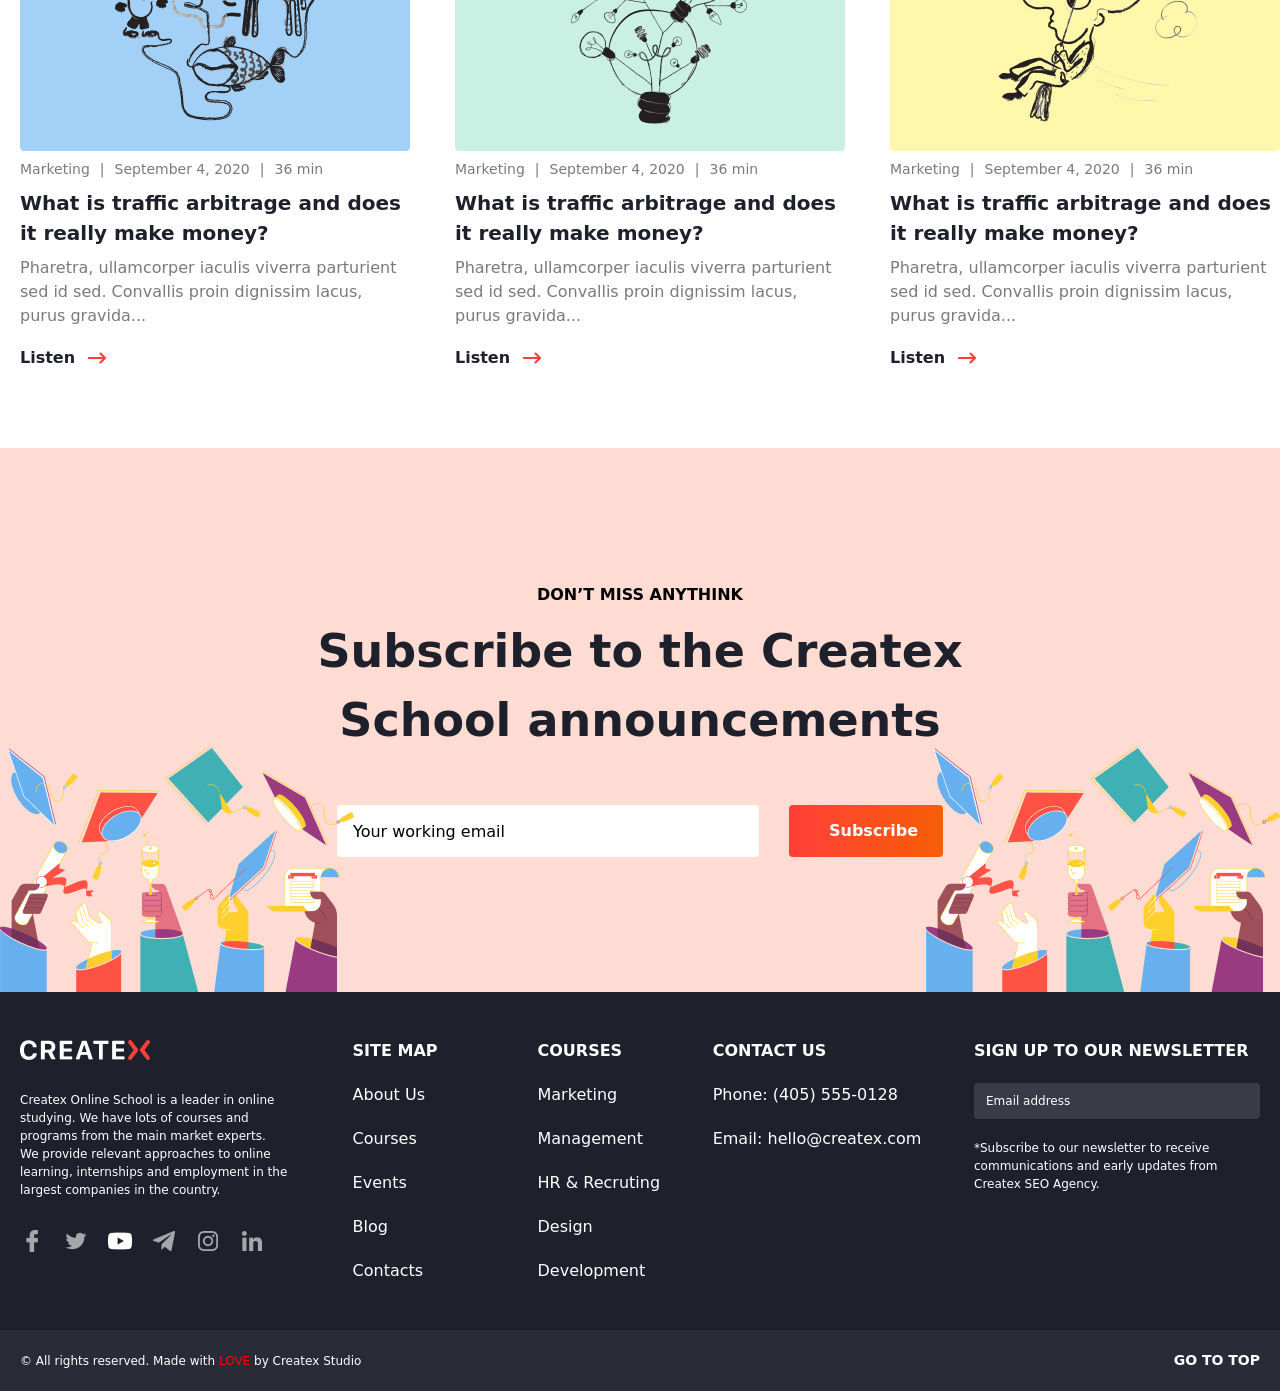
==== commit a982b2b6: "fixed: page 1" ====
--- a/index.html
+++ b/index.html
@@ -407,24 +407,25 @@
                     <p class="font-bold">DON’T MISS ANYTHINK</p>
                     <h2 class="text-[46px] lg:text-[46px] font-black text-[#1E212C]">Subscribe to the Createx School announcements</h2>
                 </div>
-                <div class="flex gap-[30px]">
-                    <input type="text" class="w-[422px] h-[52px] px-[16px] border-none rounded-[4px] bg-white" placeholder="Your working email">
+                <div class="flex gap-[30px] flex-col lg:flex-row items-center lg:items-start">
+                    <input type="text" class="w-full lg:w-[422px] h-[52px] px-[16px] border-none rounded-[4px] bg-white" placeholder="Your working email">
                     <button class="px-[40px] py-[10px] rounded-[4px] text-white font-bold w-[154px] h-[52px]" style="background: linear-gradient(to right, #FF3F3A, #F75E05);">Subscribe</button>
                 </div>
             </div>
-            <img class="absolute bottom-0 left-0" src="./images/illustration (2).png" alt="">
-            <img class="absolute bottom-0 right-0" src="./images/illustration (2).png" alt="">
+            <img class="hidden lg:block absolute bottom-0 left-0" src="./images/illustration (2).png" alt="">
+            <img class="hidden lg:block absolute bottom-0 right-0" src="./images/illustration (2).png" alt="">
         </section>
     </main>
 
     <footer class="w-full flex flex-col">
         <section class="w-full p-5 h-auto lg:h-[338px] bg-[#1E212C] text-white flex justify-center items-center text-white">
-            <div class="w-full lg:w-[1300px] flex flex-col lg:flex-row justify-between gap-[40px]">
-                <div class="flex flex-col gap-[30px] lg:w-[280px]">
+            <div class="w-full lg:w-[1300px] flex flex-col lg:flex-row justify-between gap-[40px] items-center lg:items-start">
+                <div class="flex flex-col gap-[30px] lg:w-[280px] items-center lg:items-start">
                     <img class="w-[130px] h-[22px]" src="./images/logo (9).png" alt="">
                     <p class="text-[12px]">Createx Online School is a leader in online studying. We have lots of courses and programs from the main market experts. We provide relevant approaches to online learning, internships and employment in the largest companies in the country. </p>
                     <img class="w-[244px] h-[24px]" src="./images/socials.png" alt="">
                 </div>
+                <div class=" flex gap-[70px] lg:gap-[100px]">
                 <div class="flex flex-col gap-[20px]">
                     <p class="font-bold">SITE MAP</p>
                     <p>About Us</p>
@@ -441,6 +442,7 @@
                     <p>Design</p>
                     <p>Development</p>
                 </div>
+                </div>
                 <div class="flex flex-col gap-[20px]">
                     <p class="font-bold">CONTACT US</p>
                     <p>Phone: (405) 555-0128</p>
--- a/src/output.css
+++ b/src/output.css
@@ -427,6 +427,12 @@
   .gap-\[50px\] {
     gap: 50px;
   }
+  .gap-\[70px\] {
+    gap: 70px;
+  }
+  .gap-\[100px\] {
+    gap: 100px;
+  }
   .rounded-2xl {
     border-radius: var(--radius-2xl);
   }
@@ -626,6 +632,11 @@
       order: 1;
     }
   }
+  .lg\:block {
+    @media (width >= 64rem) {
+      display: block;
+    }
+  }
   .lg\:flex {
     @media (width >= 64rem) {
       display: flex;
@@ -731,6 +742,11 @@
       width: 417px;
     }
   }
+  .lg\:w-\[422px\] {
+    @media (width >= 64rem) {
+      width: 422px;
+    }
+  }
   .lg\:w-\[437px\] {
     @media (width >= 64rem) {
       width: 437px;
@@ -809,6 +825,11 @@
   .lg\:justify-between {
     @media (width >= 64rem) {
       justify-content: space-between;
+    }
+  }
+  .lg\:gap-\[100px\] {
+    @media (width >= 64rem) {
+      gap: 100px;
     }
   }
   .lg\:gap-\[120px\] {
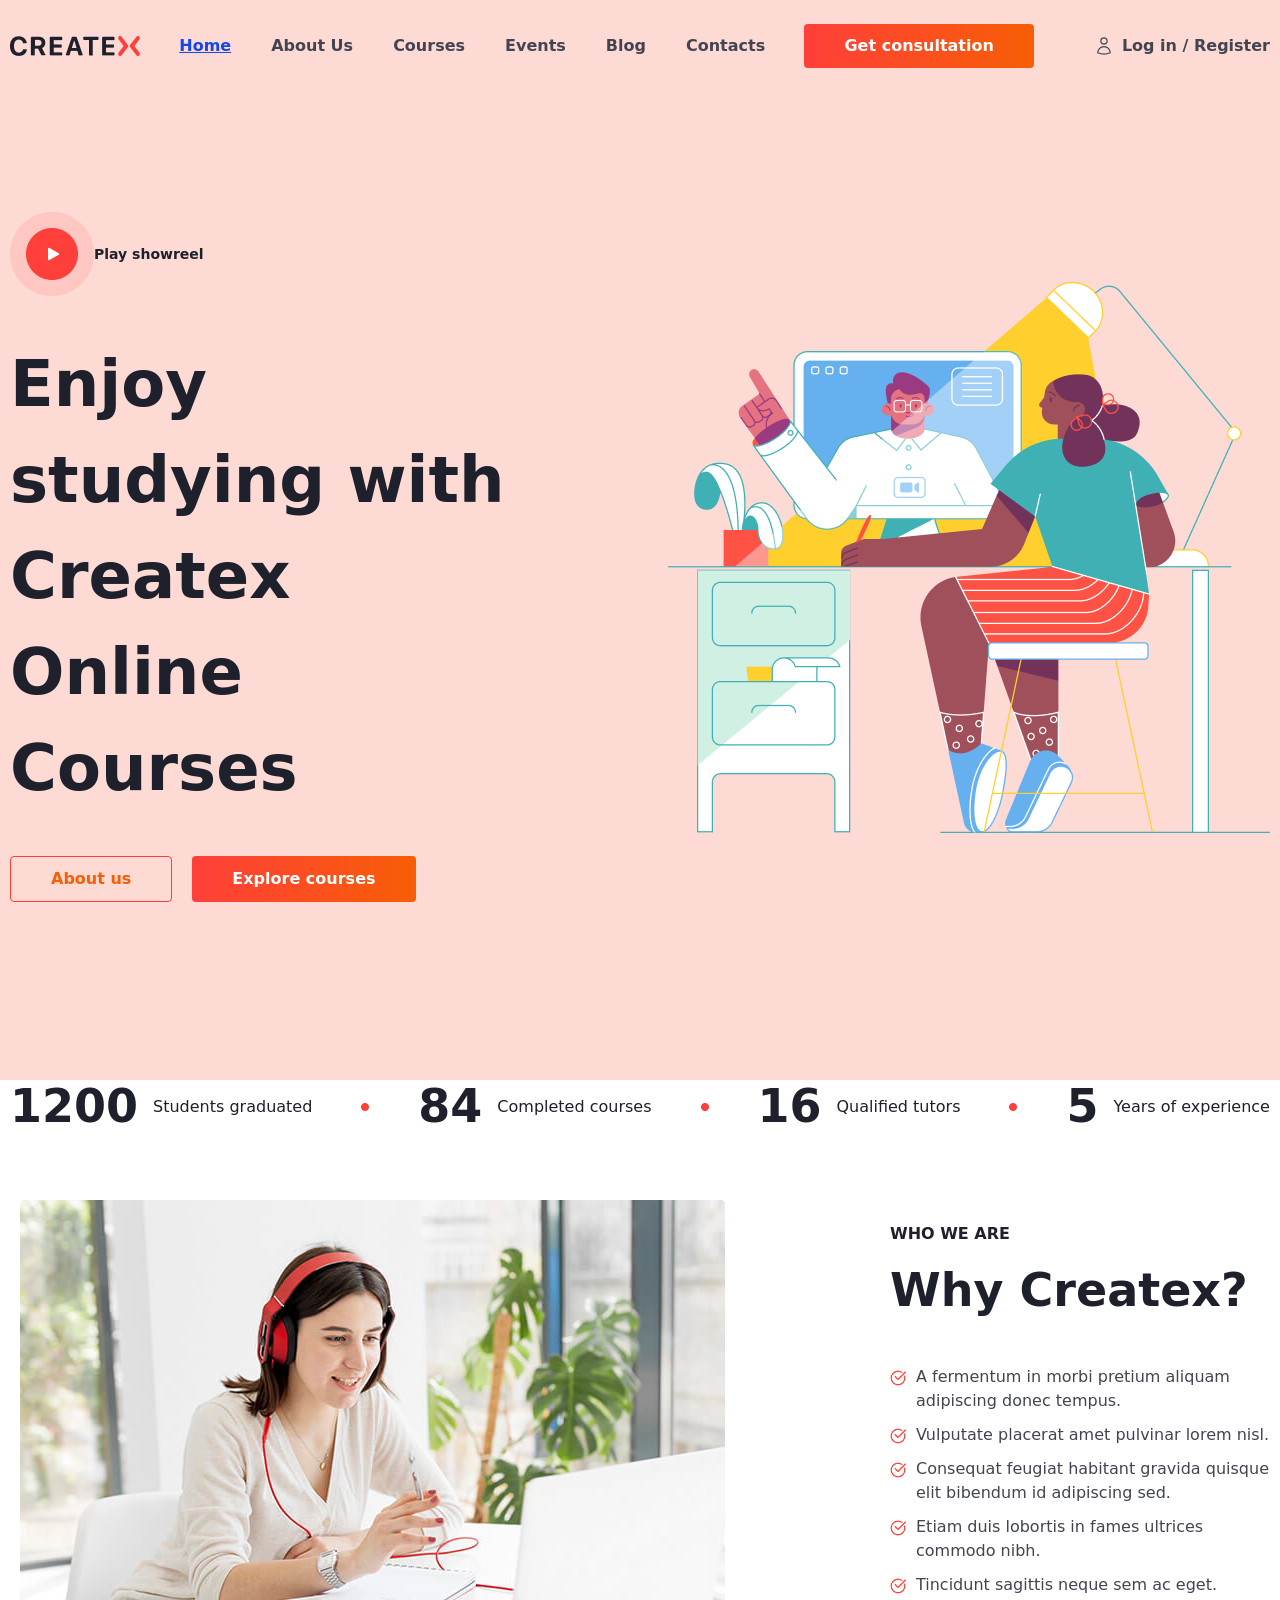
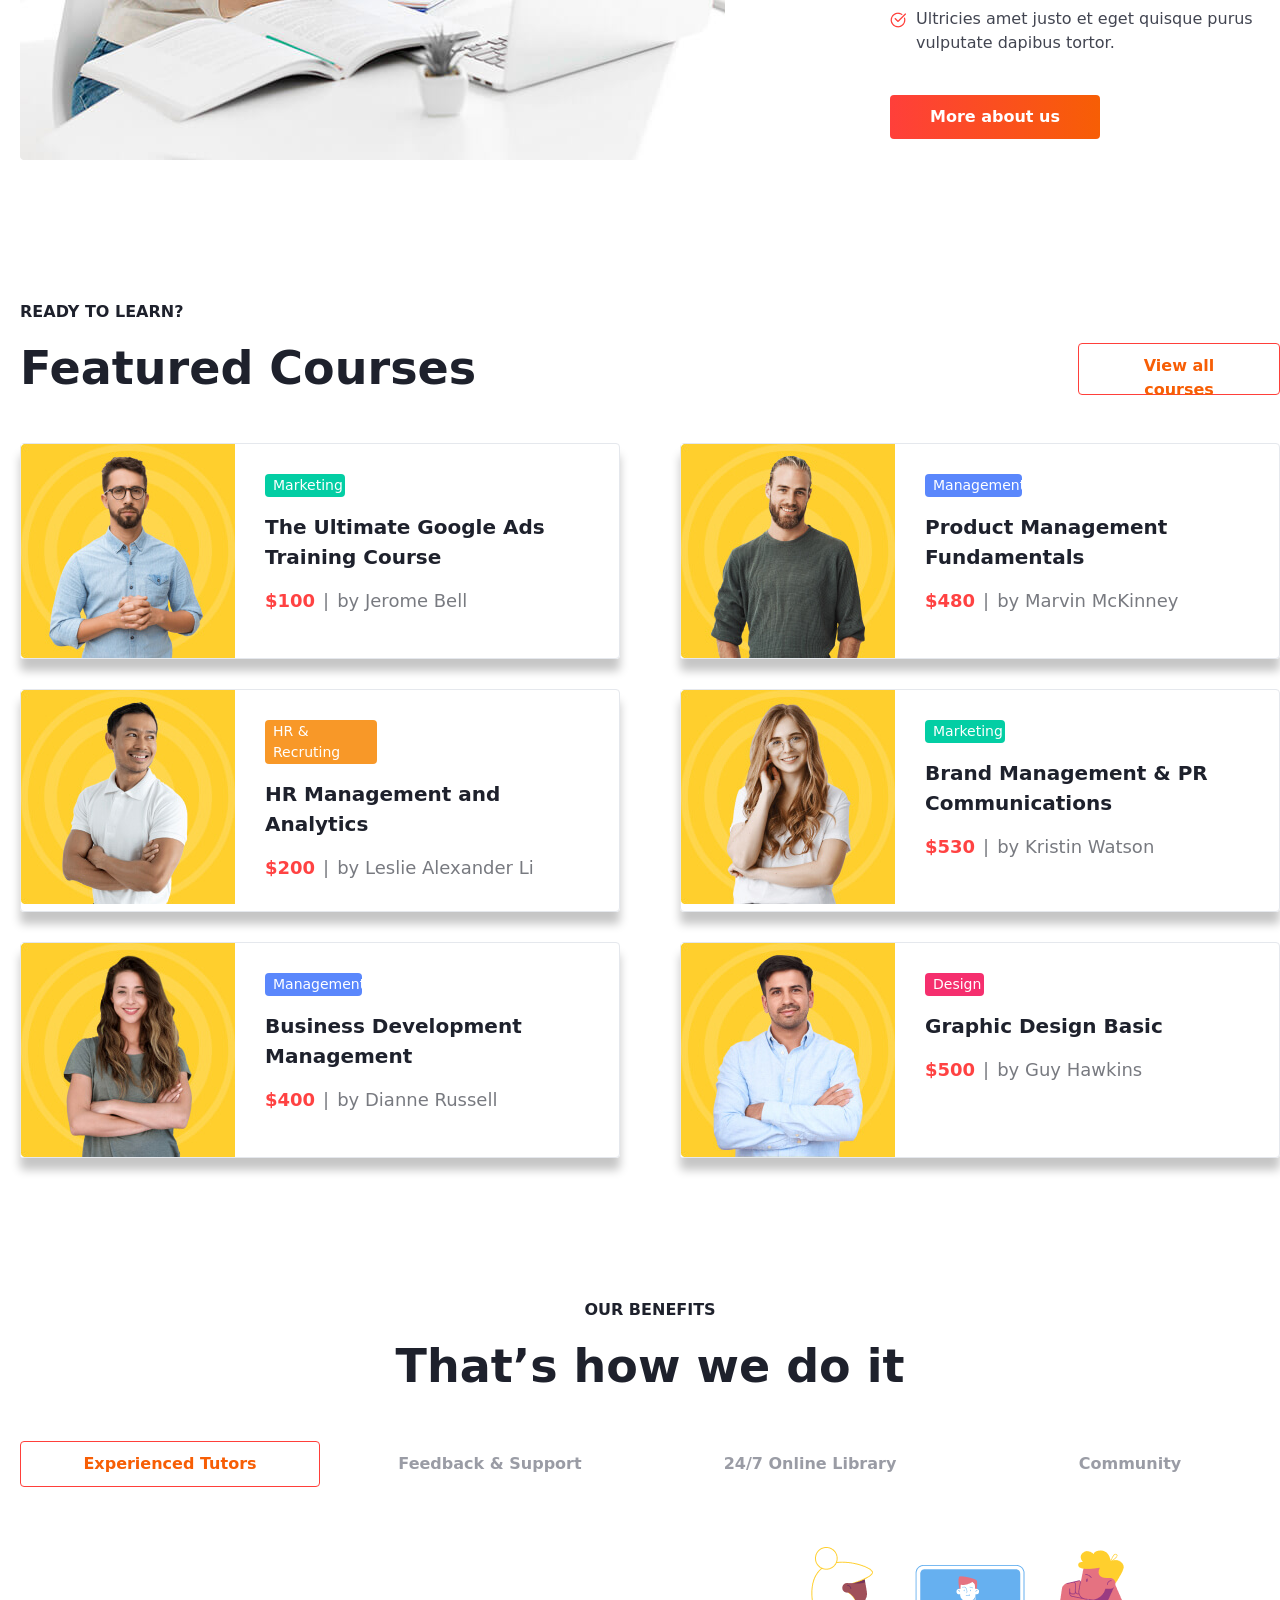
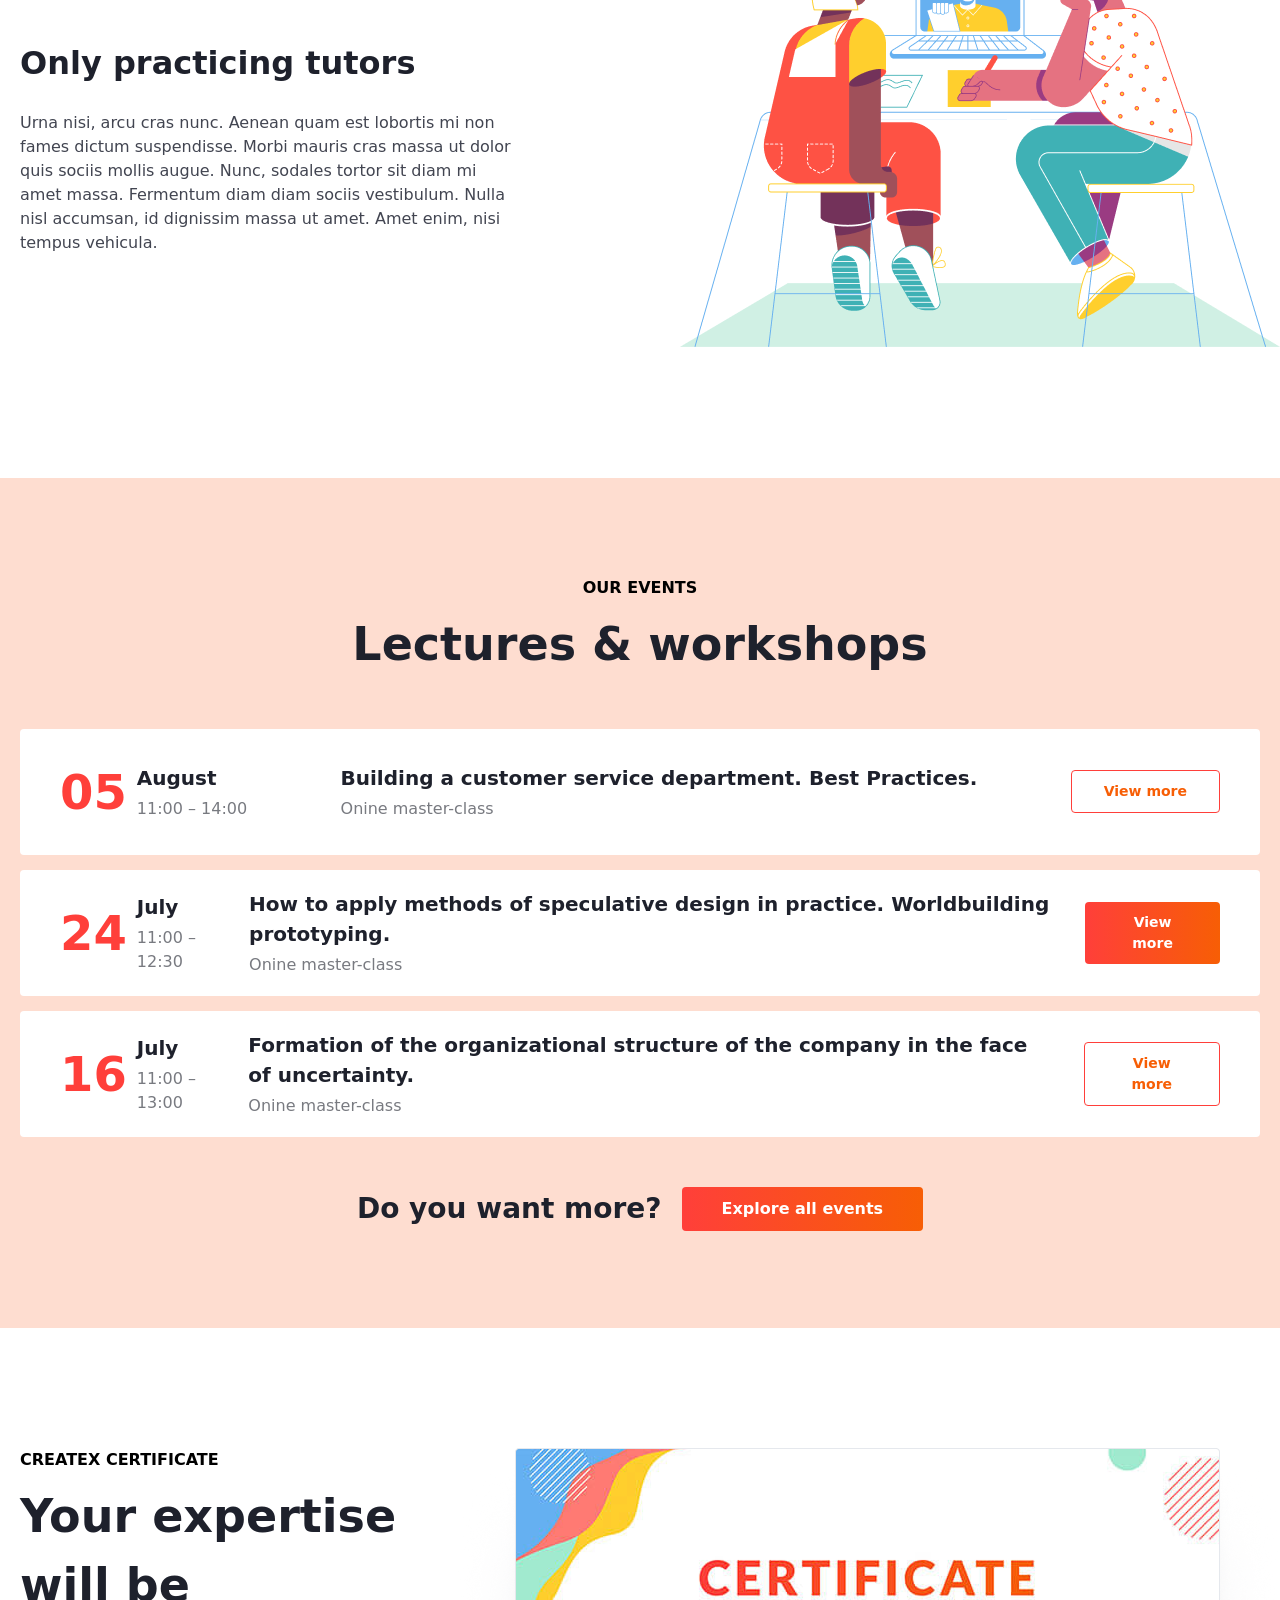
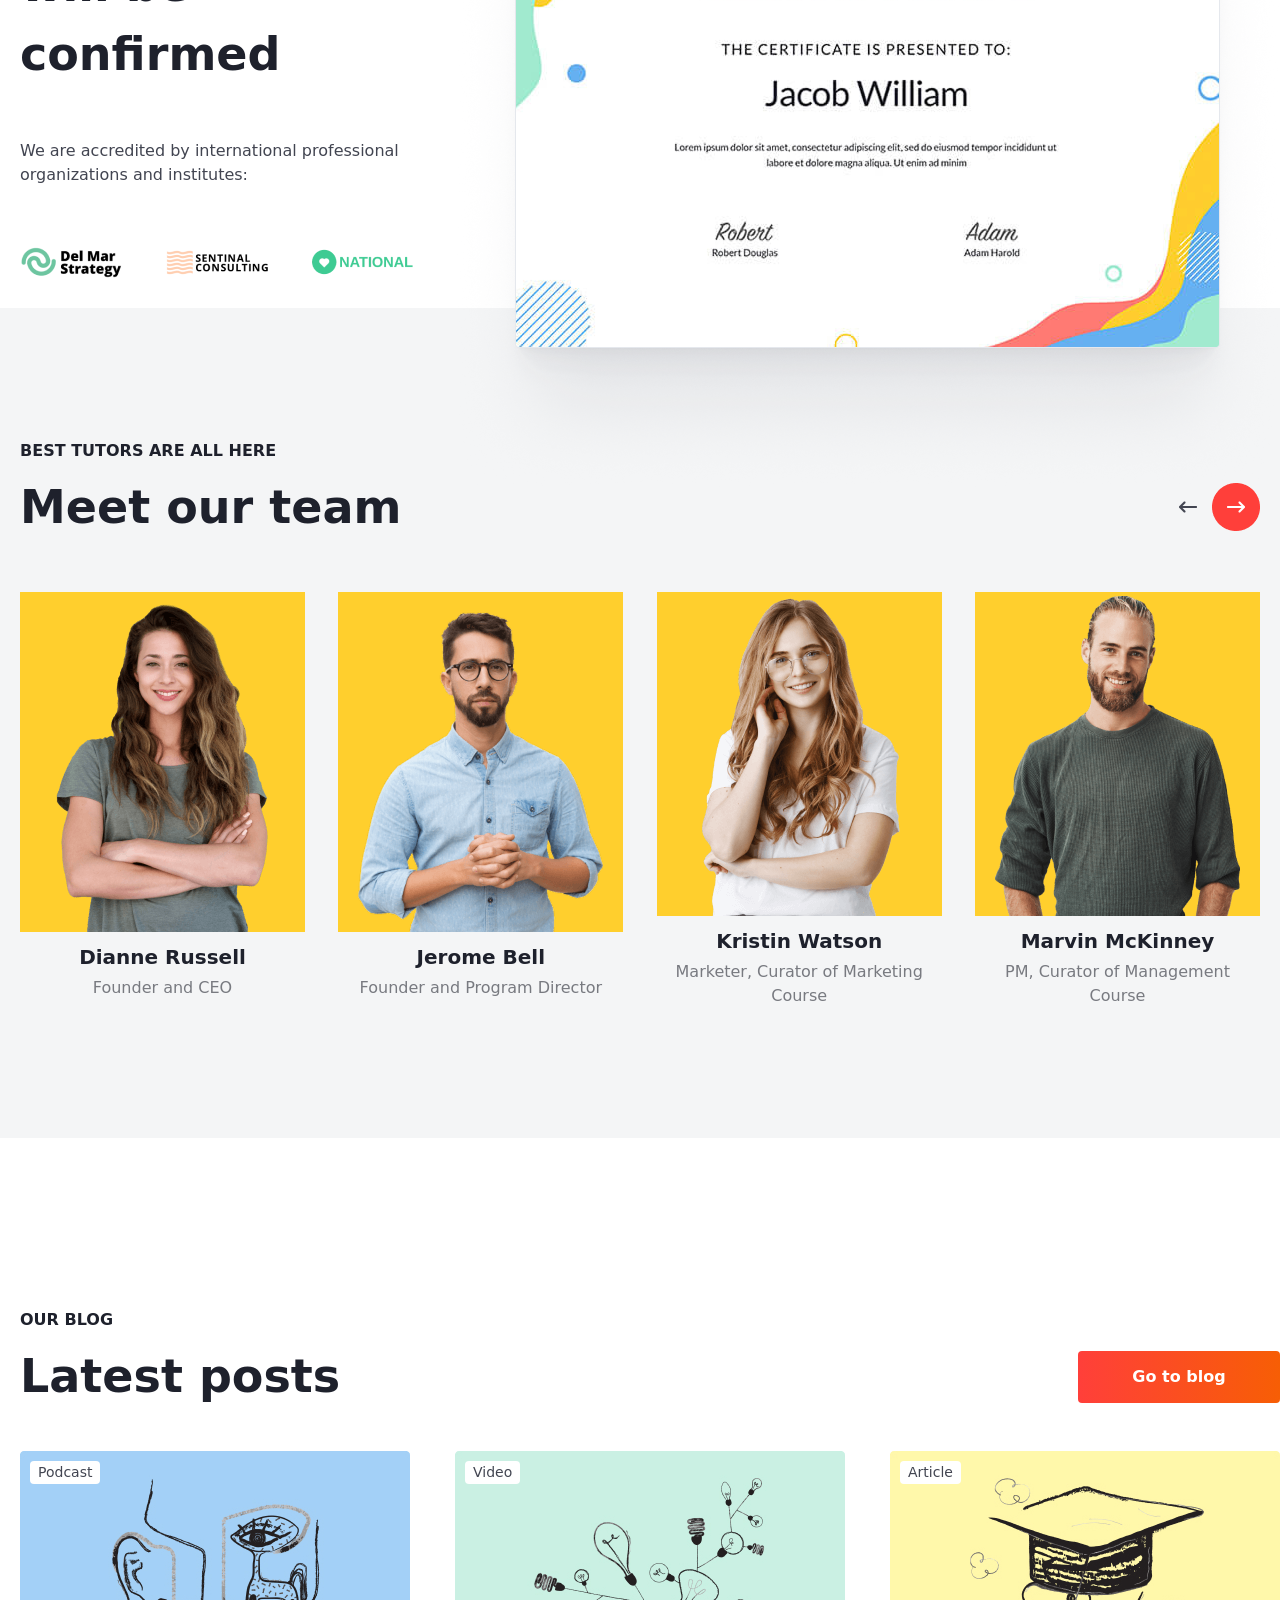
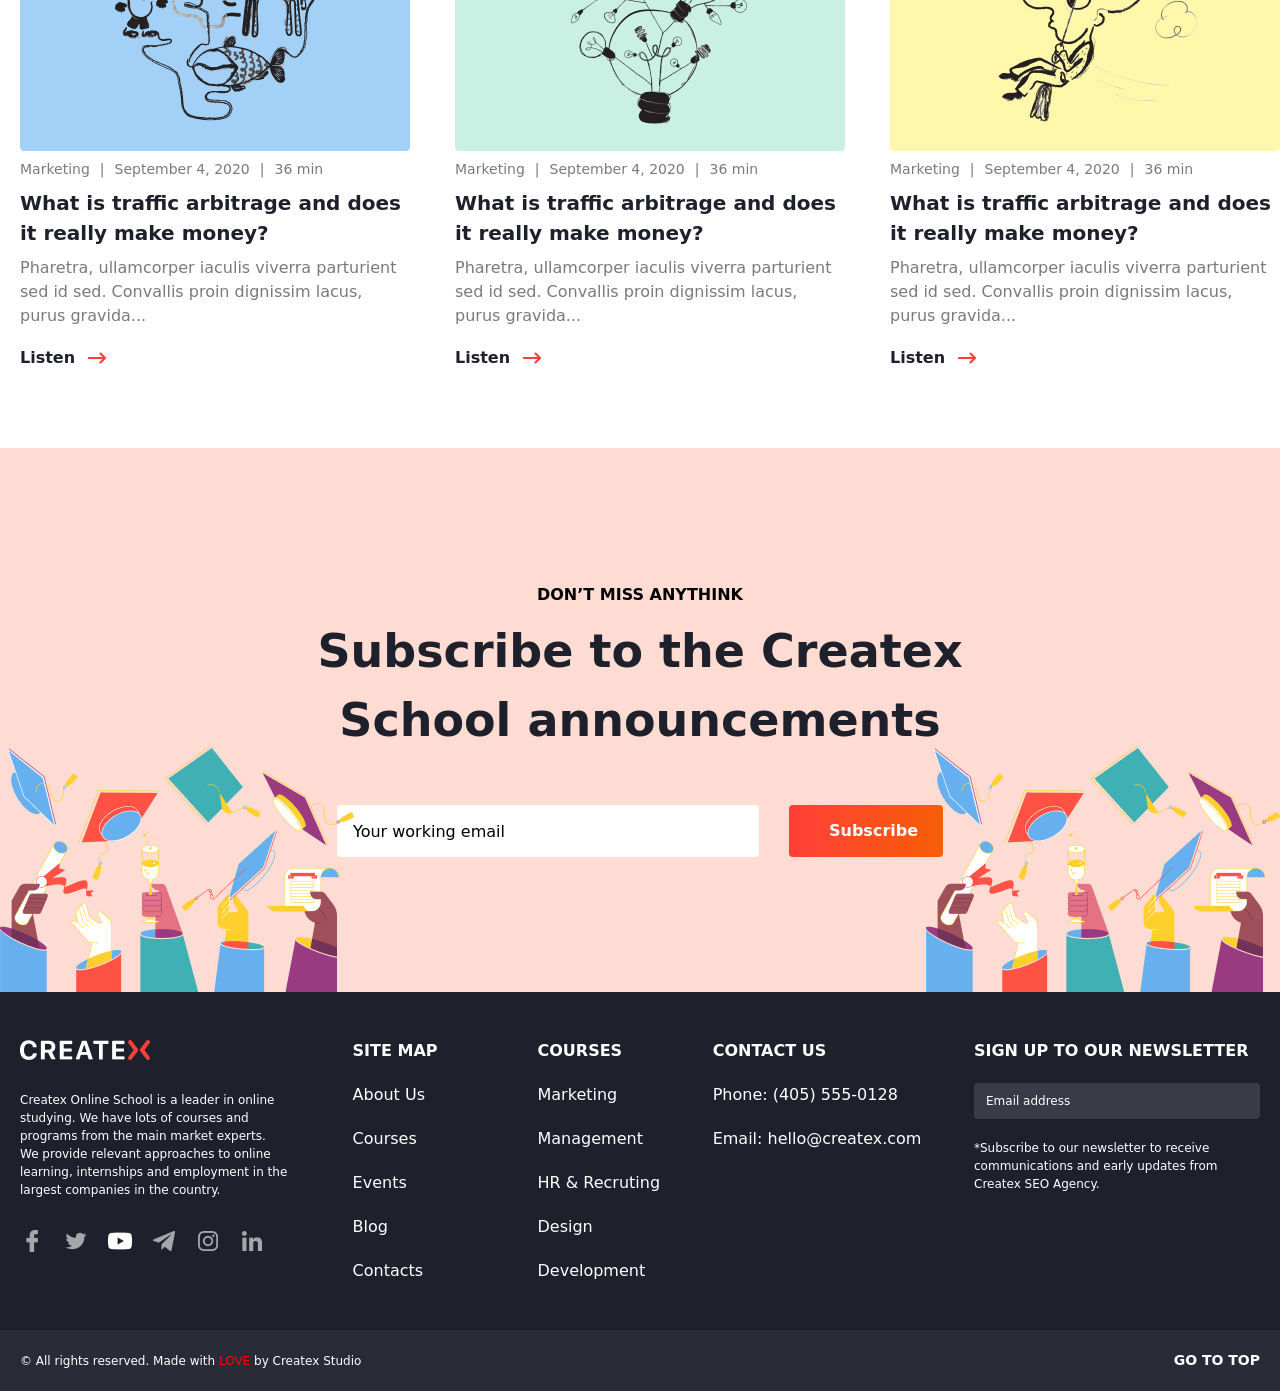
==== commit 8bef1e31: "Merge pull request #2 from JM-2007-07/page-2 Page 2" ====
--- a/index.html
+++ b/index.html
@@ -12,8 +12,9 @@
             <header class="w-full p-5 mt-[20px] lg:w-[1300px] h-[52px] flex justify-between items-center">
                 <img class="w-[130px] h-[22px]" src="./images/logo.png" alt="">
                 <nav class="hidden lg:flex gap-[40px] text-[#424551] font-bold">
-                    <a href="">About Us</a>
-                    <a href="">Courses</a>
+                    <a href="./index.html" class="text-blue-700"><u>Home</u></a>
+                    <a href="./page 2.html">About Us</a>
+                    <a href=".">Courses</a>
                     <a href="">Events</a>
                     <a href="">Blog</a>
                     <a href="">Contacts</a>
--- a/src/output.css
+++ b/src/output.css
@@ -8,6 +8,7 @@
     --font-mono: ui-monospace, SFMono-Regular, Menlo, Monaco, Consolas, "Liberation Mono",
       "Courier New", monospace;
     --color-amber-50: oklch(98.7% 0.022 95.277);
+    --color-blue-700: oklch(48.8% 0.243 264.376);
     --color-white: #fff;
     --spacing: 0.25rem;
     --text-xl: 1.25rem;
@@ -196,24 +197,12 @@
   .m-auto {
     margin: auto;
   }
-  .mt-5 {
-    margin-top: calc(var(--spacing) * 5);
-  }
   .mt-25 {
     margin-top: calc(var(--spacing) * 25);
   }
-  .mt-100 {
-    margin-top: calc(var(--spacing) * 100);
-  }
-  .mt-\[-50px\] {
-    margin-top: -50px;
-  }
   .mt-\[-200px\] {
     margin-top: -200px;
   }
-  .mt-\[-250px\] {
-    margin-top: -250px;
-  }
   .mt-\[5px\] {
     margin-top: 5px;
   }
@@ -250,9 +239,6 @@
   .h-\[20px\] {
     height: 20px;
   }
-  .h-\[22\] {
-    height: 22;
-  }
   .h-\[22px\] {
     height: 22px;
   }
@@ -262,21 +248,30 @@
   .h-\[35px\] {
     height: 35px;
   }
+  .h-\[48px\] {
+    height: 48px;
+  }
   .h-\[52px\] {
     height: 52px;
   }
+  .h-\[64px\] {
+    height: 64px;
+  }
   .h-\[84px\] {
     height: 84px;
   }
+  .h-\[200px\] {
+    height: 200px;
+  }
   .h-\[214px\] {
     height: 214px;
   }
-  .h-\[338px\] {
-    height: 338px;
-  }
   .h-\[340px\] {
     height: 340px;
   }
+  .h-\[400px\] {
+    height: 400px;
+  }
   .h-\[416px\] {
     height: 416px;
   }
@@ -292,12 +287,18 @@
   .w-4 {
     width: calc(var(--spacing) * 4);
   }
+  .w-\[15px\] {
+    width: 15px;
+  }
   .w-\[20px\] {
     width: 20px;
   }
   .w-\[35px\] {
     width: 35px;
   }
+  .w-\[48px\] {
+    width: 48px;
+  }
   .w-\[59px\] {
     width: 59px;
   }
@@ -310,9 +311,18 @@
   .w-\[97px\] {
     width: 97px;
   }
+  .w-\[105px\] {
+    width: 105px;
+  }
   .w-\[112px\] {
     width: 112px;
   }
+  .w-\[113px\] {
+    width: 113px;
+  }
+  .w-\[120px\] {
+    width: 120px;
+  }
   .w-\[130px\] {
     width: 130px;
   }
@@ -325,30 +335,15 @@
   .w-\[214px\] {
     width: 214px;
   }
+  .w-\[240px\] {
+    width: 240px;
+  }
   .w-\[244px\] {
     width: 244px;
   }
   .w-\[285px\] {
     width: 285px;
   }
-  .w-\[390px\] {
-    width: 390px;
-  }
-  .w-\[422px\] {
-    width: 422px;
-  }
-  .w-\[1300\] {
-    width: 1300;
-  }
-  .w-\[1300px\] {
-    width: 1300px;
-  }
-  .w-\[2444\] {
-    width: 2444;
-  }
-  .w-fit {
-    width: fit-content;
-  }
   .w-full {
     width: 100%;
   }
@@ -361,9 +356,6 @@
   .flex-col {
     flex-direction: column;
   }
-  .flex-col-reverse {
-    flex-direction: column-reverse;
-  }
   .flex-wrap {
     flex-wrap: wrap;
   }
@@ -376,9 +368,6 @@
   .items-start {
     align-items: flex-start;
   }
-  .justify-baseline {
-    justify-content: baseline;
-  }
   .justify-between {
     justify-content: space-between;
   }
@@ -406,21 +395,24 @@
   .gap-\[15px\] {
     gap: 15px;
   }
-  .gap-\[20\] {
-    gap: 20;
-  }
   .gap-\[20px\] {
     gap: 20px;
   }
   .gap-\[24px\] {
     gap: 24px;
   }
-  .gap-\[30\] {
-    gap: 30;
-  }
   .gap-\[30px\] {
     gap: 30px;
   }
+  .gap-\[30x\] {
+    gap: 30x;
+  }
+  .gap-\[35px\] {
+    gap: 35px;
+  }
+  .gap-\[40\] {
+    gap: 40;
+  }
   .gap-\[40px\] {
     gap: 40px;
   }
@@ -432,15 +424,6 @@
   }
   .gap-\[100px\] {
     gap: 100px;
-  }
-  .rounded-2xl {
-    border-radius: var(--radius-2xl);
-  }
-  .rounded-\[4\] {
-    border-radius: 4;
-  }
-  .rounded-\[4p\] {
-    border-radius: 4p;
   }
   .rounded-\[4px\] {
     border-radius: 4px;
@@ -471,6 +454,9 @@
   .bg-\[\#292C37\] {
     background-color: #292C37;
   }
+  .bg-\[\#7772F1\] {
+    background-color: #7772F1;
+  }
   .bg-\[\#F4F5F6\] {
     background-color: #F4F5F6;
   }
@@ -495,17 +481,14 @@
   .bg-\[\#FFFFFF1F\] {
     background-color: #FFFFFF1F;
   }
-  .bg-amber-50 {
-    background-color: var(--color-amber-50);
-  }
   .bg-white {
     background-color: var(--color-white);
   }
   .p-5 {
     padding: calc(var(--spacing) * 5);
   }
-  .p-\[16px\] {
-    padding: 16px;
+  .p-\[24px\] {
+    padding: 24px;
   }
   .p-\[30px\] {
     padding: 30px;
@@ -528,21 +511,17 @@
   .py-\[1px\] {
     padding-block: 1px;
   }
-  .py-\[9\] {
-    padding-block: 9;
-  }
   .py-\[9px\] {
     padding-block: 9px;
   }
   .py-\[10px\] {
     padding-block: 10px;
   }
+  .py-\[60px\] {
+    padding-block: 60px;
+  }
   .text-center {
     text-align: center;
-  }
-  .text-xl {
-    font-size: var(--text-xl);
-    line-height: var(--tw-leading, var(--text-xl--line-height));
   }
   .text-\[12px\] {
     font-size: 12px;
@@ -605,17 +584,11 @@
   .text-\[\#FF4242\] {
     color: #FF4242;
   }
-  .text-\[12p\] {
-    color: 12p;
-  }
-  .text-\[14\] {
-    color: 14;
-  }
-  .text-\[V\] {
-    color: V;
-  }
   .text-\[red\] {
     color: red;
+  }
+  .text-blue-700 {
+    color: var(--color-blue-700);
   }
   .text-white {
     color: var(--color-white);
@@ -667,6 +640,11 @@
       height: 660px;
     }
   }
+  .lg\:h-\[680px\] {
+    @media (width >= 64rem) {
+      height: 680px;
+    }
+  }
   .lg\:h-\[700px\] {
     @media (width >= 64rem) {
       height: 700px;
@@ -687,24 +665,9 @@
       height: 1080px;
     }
   }
-  .lg\:w-1300 {
-    @media (width >= 64rem) {
-      width: calc(var(--spacing) * 1300);
-    }
-  }
-  .lg\:w-\[2\] {
-    @media (width >= 64rem) {
-      width: 2;
-    }
-  }
-  .lg\:w-\[123\] {
-    @media (width >= 64rem) {
-      width: 123;
-    }
-  }
-  .lg\:w-\[276\] {
-    @media (width >= 64rem) {
-      width: 276;
+  .lg\:h-auto {
+    @media (width >= 64rem) {
+      height: auto;
     }
   }
   .lg\:w-\[280px\] {
@@ -727,46 +690,16 @@
       width: 390px;
     }
   }
-  .lg\:w-\[397\] {
-    @media (width >= 64rem) {
-      width: 397;
-    }
-  }
   .lg\:w-\[397px\] {
     @media (width >= 64rem) {
       width: 397px;
     }
   }
-  .lg\:w-\[417px\] {
-    @media (width >= 64rem) {
-      width: 417px;
-    }
-  }
   .lg\:w-\[422px\] {
     @media (width >= 64rem) {
       width: 422px;
     }
   }
-  .lg\:w-\[437px\] {
-    @media (width >= 64rem) {
-      width: 437px;
-    }
-  }
-  .lg\:w-\[450px\] {
-    @media (width >= 64rem) {
-      width: 450px;
-    }
-  }
-  .lg\:w-\[457px\] {
-    @media (width >= 64rem) {
-      width: 457px;
-    }
-  }
-  .lg\:w-\[480px\] {
-    @media (width >= 64rem) {
-      width: 480px;
-    }
-  }
   .lg\:w-\[495px\] {
     @media (width >= 64rem) {
       width: 495px;
@@ -777,11 +710,6 @@
       width: 496px;
     }
   }
-  .lg\:w-\[500px\] {
-    @media (width >= 64rem) {
-      width: 500px;
-    }
-  }
   .lg\:w-\[600px\] {
     @media (width >= 64rem) {
       width: 600px;
@@ -790,16 +718,6 @@
   .lg\:w-\[810px\] {
     @media (width >= 64rem) {
       width: 810px;
-    }
-  }
-  .lg\:w-\[1230\] {
-    @media (width >= 64rem) {
-      width: 1230;
-    }
-  }
-  .lg\:w-\[1230px\] {
-    @media (width >= 64rem) {
-      width: 1230px;
     }
   }
   .lg\:w-\[1300\] {
